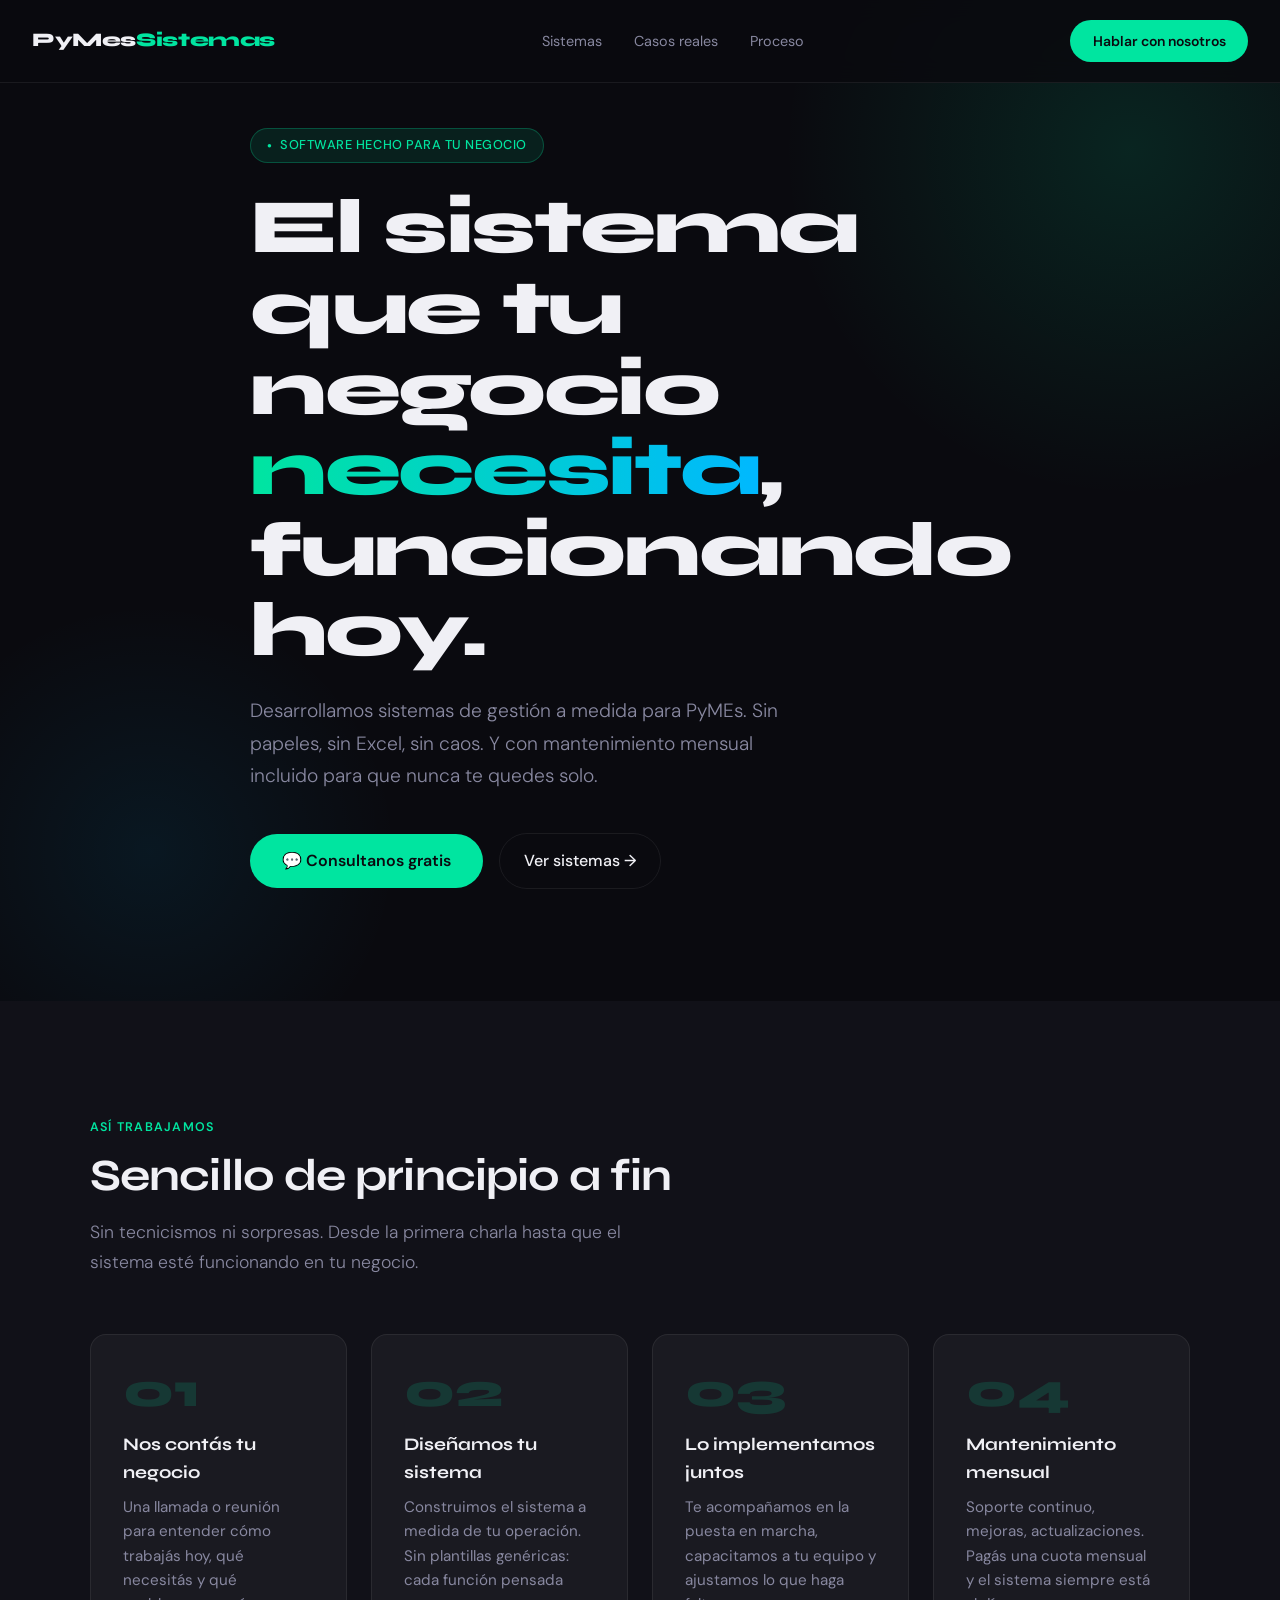
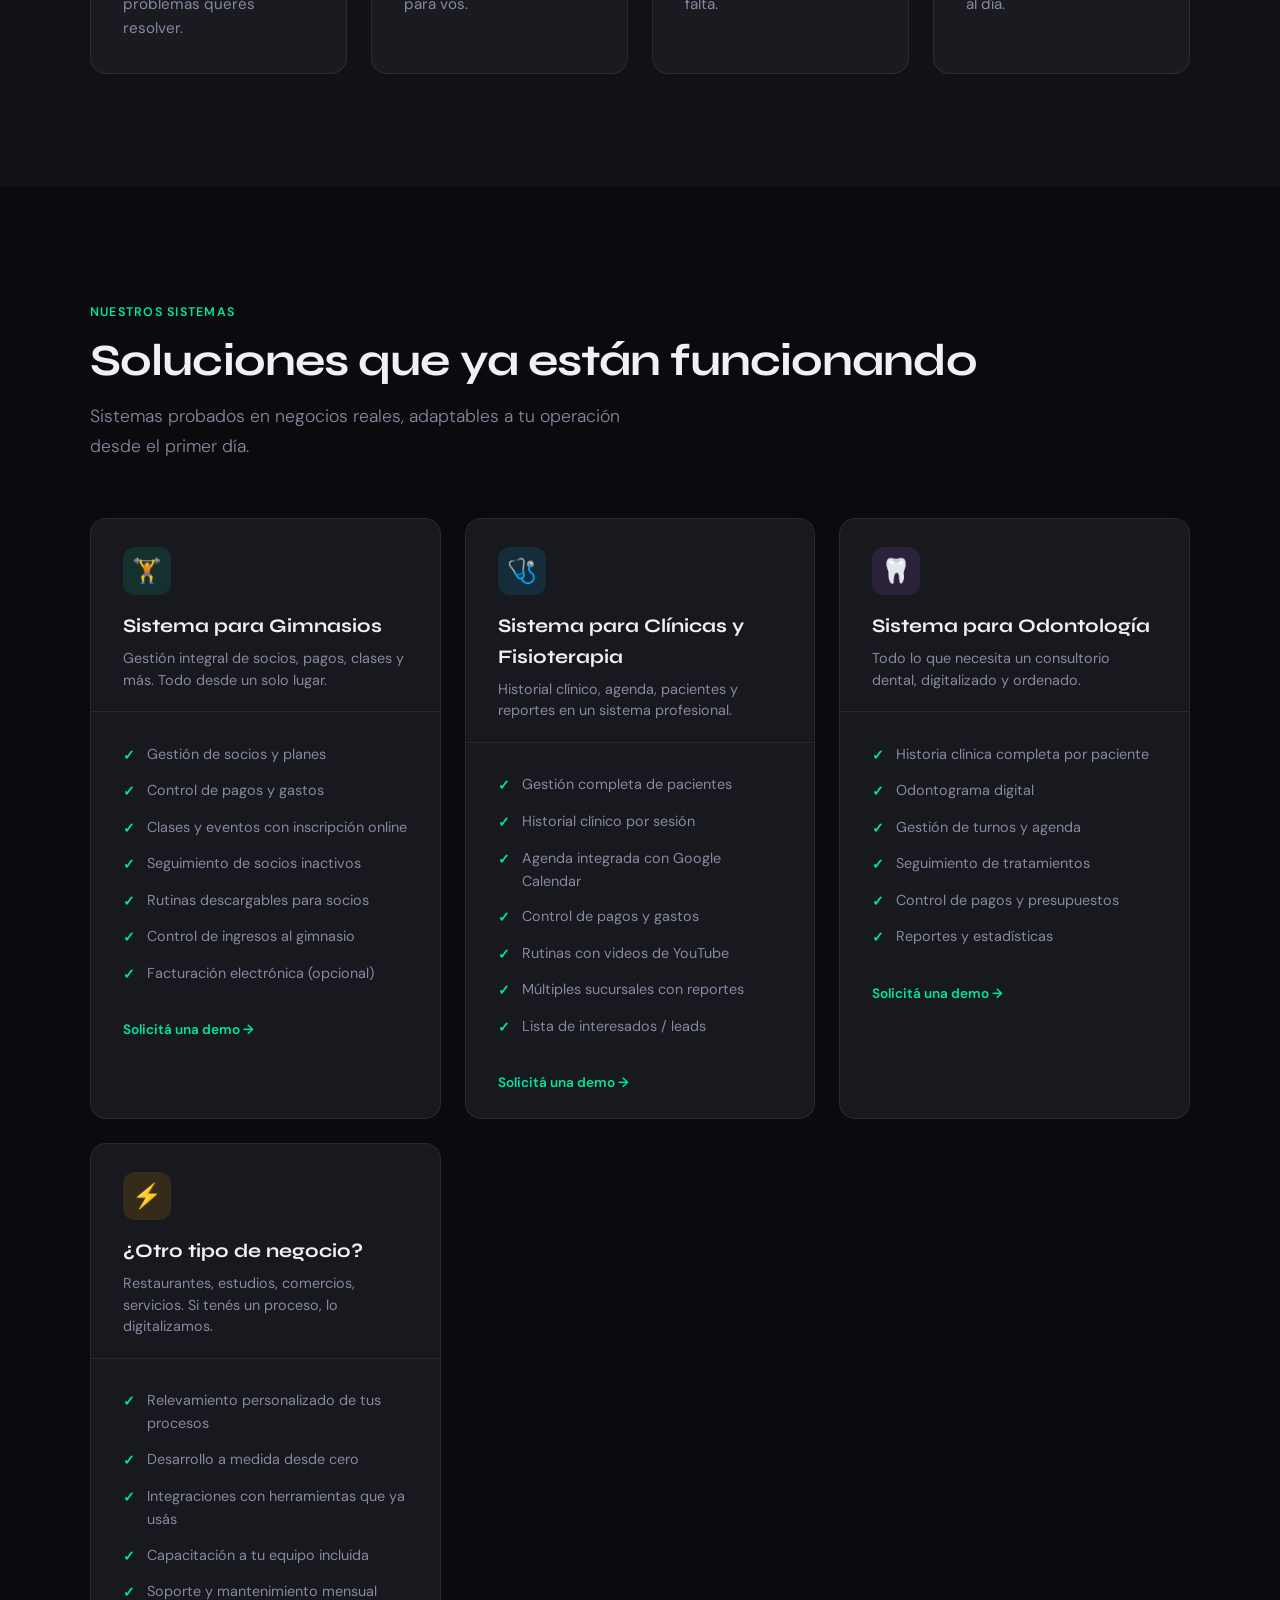
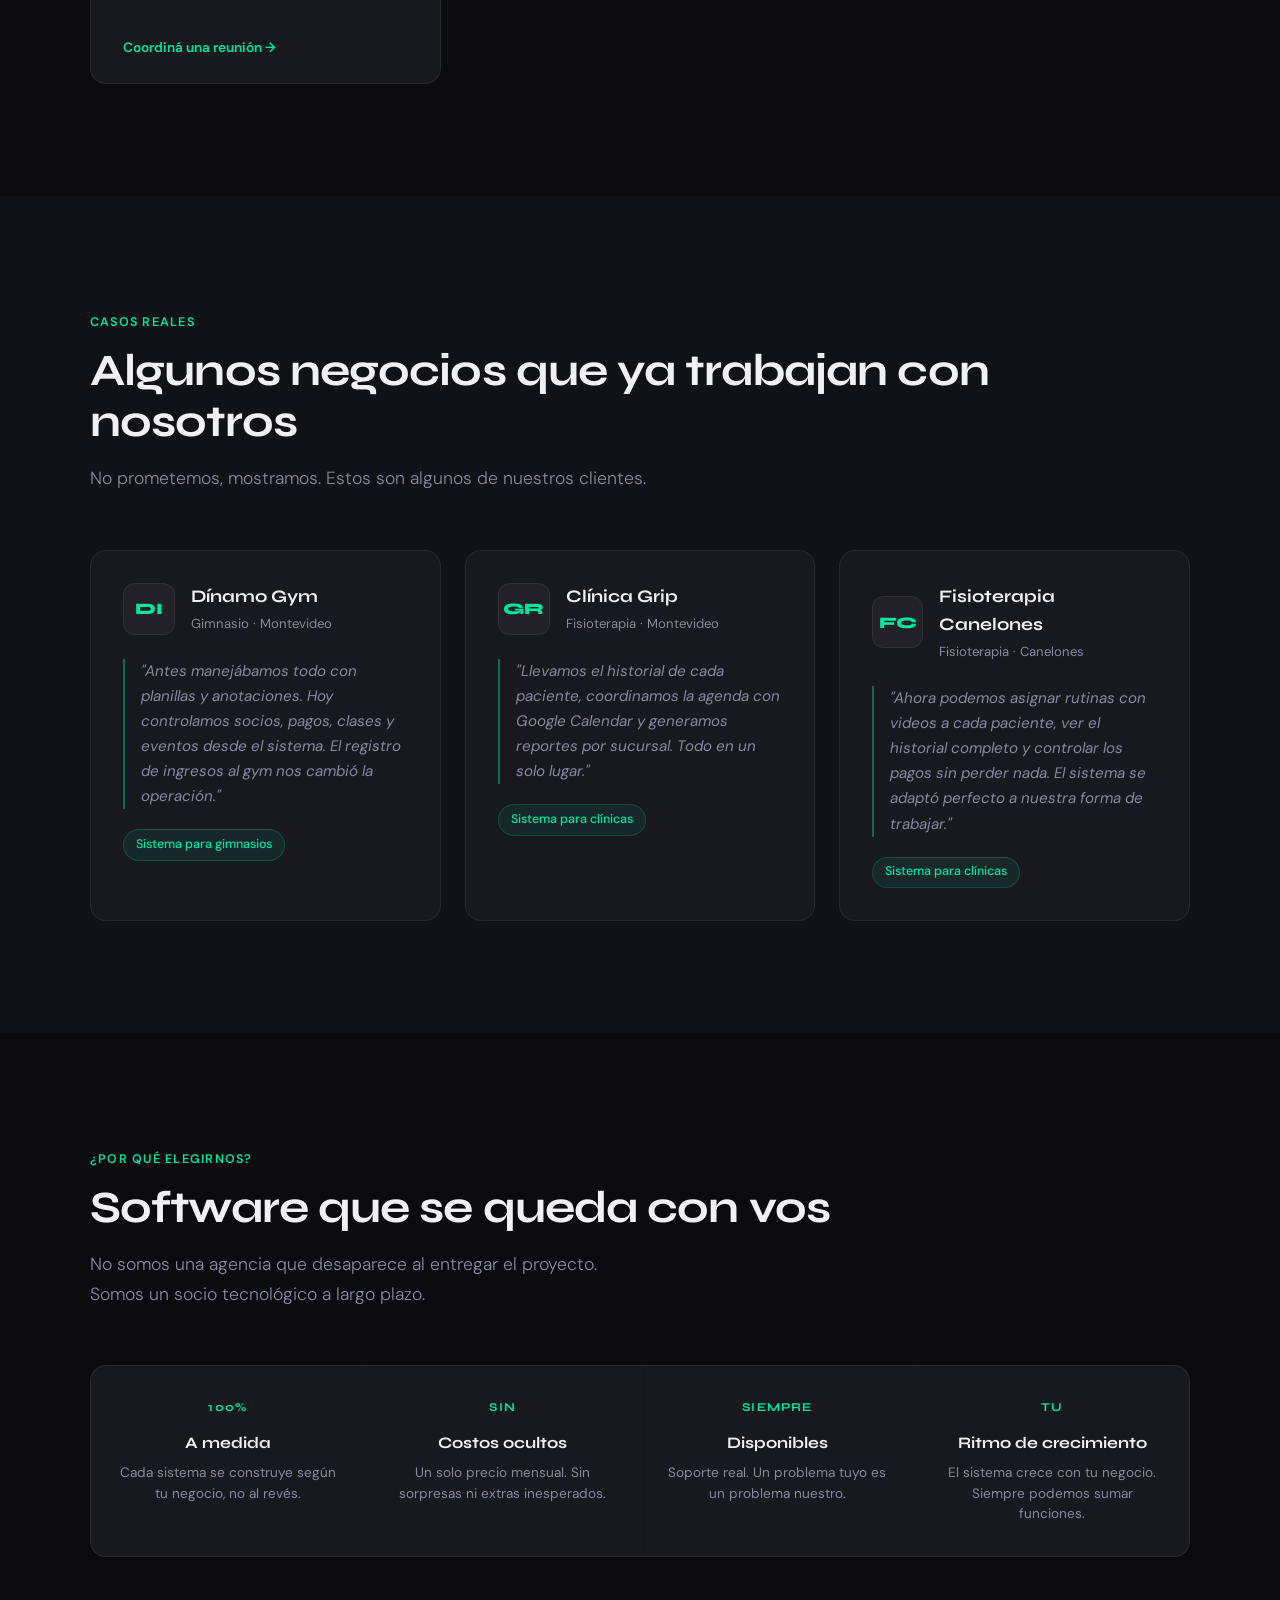
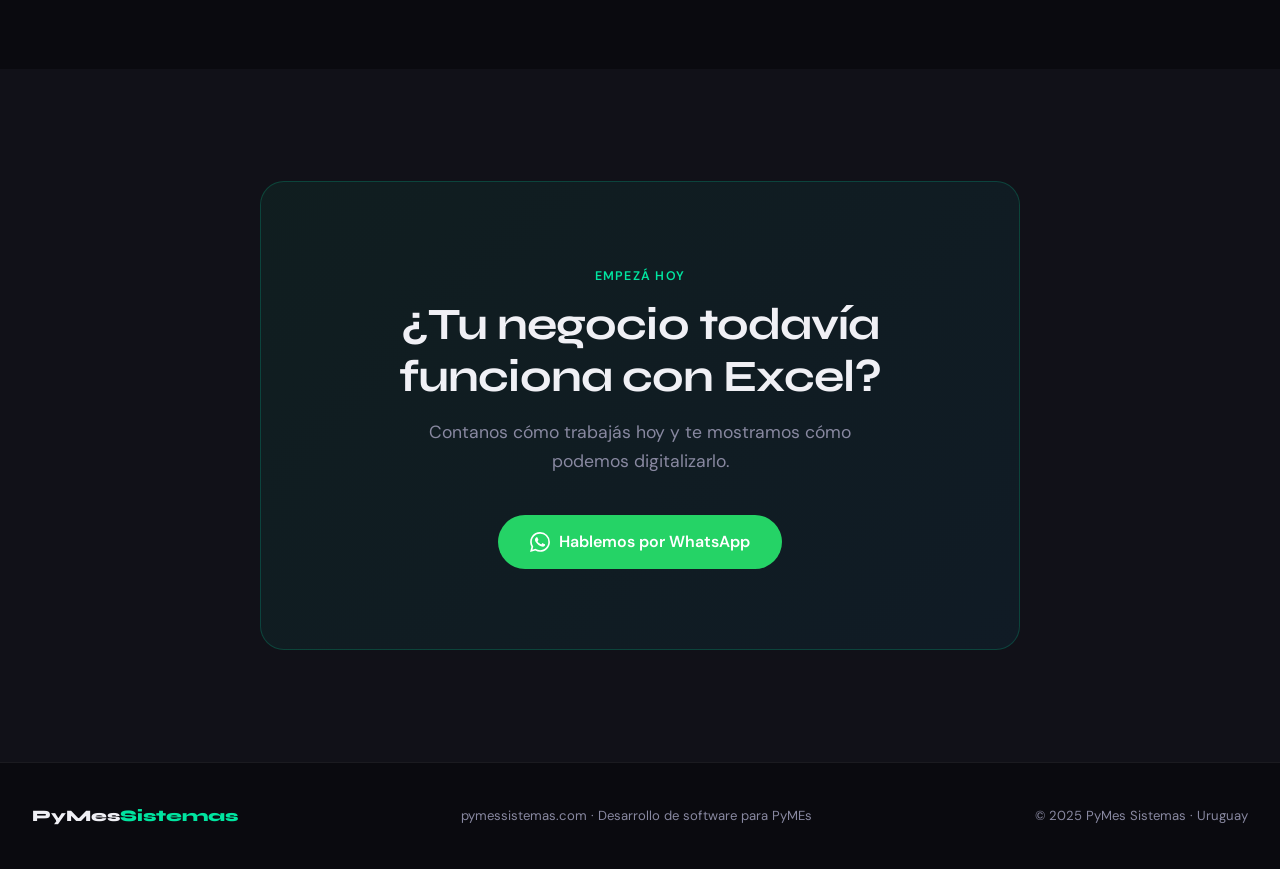
==== index.html @ 68abc882 "Rename index_final.html to index.html" ====
<!DOCTYPE html>
<!-- saved from url=(0045)file:///C:/Users/maxi_/Downloads/index_1.html -->
<html lang="es"><head><meta http-equiv="Content-Type" content="text/html; charset=UTF-8">

<meta name="viewport" content="width=device-width, initial-scale=1.0">
<title>PyMes Sistemas | Software a medida con mantenimiento incluido</title>
<meta name="description" content="Desarrollamos sistemas de gestión personalizados para tu negocio. Gimnasios, clínicas, consultorios y más. Con mantenimiento mensual incluido.">
<link rel="preconnect" href="https://fonts.googleapis.com/">
<link rel="preconnect" href="https://fonts.gstatic.com/" crossorigin="">
<link href="https://fonts.googleapis.com/css2?family=Syne:wght@400;600;700;800&family=DM+Sans:ital,opsz,wght@0,9..40,300;0,9..40,400;0,9..40,500;1,9..40,300&display=swap" rel="stylesheet">
<style>
  *, *::before, *::after { box-sizing: border-box; margin: 0; padding: 0; }

  :root {
    --bg: #0a0a0f;
    --bg2: #111118;
    --bg3: #18181f;
    --accent: #00e5a0;
    --accent2: #00b8ff;
    --text: #f0f0f5;
    --muted: #8888a0;
    --border: rgba(255,255,255,0.07);
    --card-bg: rgba(255,255,255,0.04);
    --radius: 16px;
    --font-head: 'Syne', sans-serif;
    --font-body: 'DM Sans', sans-serif;
  }

  html { scroll-behavior: smooth; }

  body {
    background: var(--bg);
    color: var(--text);
    font-family: var(--font-body);
    font-size: 16px;
    line-height: 1.6;
    overflow-x: hidden;
  }

  /* ── NAV ── */
  nav {
    position: fixed; top: 0; left: 0; right: 0; z-index: 100;
    display: flex; align-items: center; justify-content: space-between;
    padding: 1.25rem 2rem;
    background: rgba(10,10,15,0.85);
    backdrop-filter: blur(12px);
    border-bottom: 1px solid var(--border);
  }
  .nav-logo {
    font-family: var(--font-head);
    font-weight: 800;
    font-size: 1.2rem;
    letter-spacing: -0.02em;
    color: var(--text);
    text-decoration: none;
  }
  .nav-logo span { color: var(--accent); }
  .nav-links { display: flex; gap: 2rem; list-style: none; }
  .nav-links a {
    color: var(--muted);
    text-decoration: none;
    font-size: 0.9rem;
    font-weight: 400;
    transition: color 0.2s;
  }
  .nav-links a:hover { color: var(--text); }
  .nav-cta {
    background: var(--accent);
    color: #0a0a0f;
    font-family: var(--font-body);
    font-weight: 600;
    font-size: 0.875rem;
    padding: 0.6rem 1.4rem;
    border-radius: 100px;
    text-decoration: none;
    transition: opacity 0.2s, transform 0.2s;
  }
  .nav-cta:hover { opacity: 0.88; transform: translateY(-1px); }

  /* ── SECTIONS ── */
  section { padding: 7rem 2rem; }
  .container { max-width: 1100px; margin: 0 auto; }

  /* ── HERO ── */
  #hero {
    min-height: 100vh;
    display: flex; align-items: center;
    padding-top: 8rem;
    position: relative;
    overflow: hidden;
  }
  .hero-glow {
    position: absolute;
    width: 700px; height: 700px;
    border-radius: 50%;
    background: radial-gradient(circle, rgba(0,229,160,0.12) 0%, transparent 70%);
    top: -200px; right: -200px;
    pointer-events: none;
  }
  .hero-glow2 {
    position: absolute;
    width: 500px; height: 500px;
    border-radius: 50%;
    background: radial-gradient(circle, rgba(0,184,255,0.08) 0%, transparent 70%);
    bottom: -100px; left: -100px;
    pointer-events: none;
  }
  .hero-tag {
    display: inline-flex; align-items: center; gap: 0.5rem;
    background: rgba(0,229,160,0.1);
    border: 1px solid rgba(0,229,160,0.25);
    color: var(--accent);
    font-size: 0.8rem;
    font-weight: 500;
    padding: 0.4rem 1rem;
    border-radius: 100px;
    margin-bottom: 1.5rem;
    letter-spacing: 0.04em;
    text-transform: uppercase;
  }
  .hero-tag::before { content: '●'; font-size: 0.5rem; }
  h1 {
    font-family: var(--font-head);
    font-weight: 800;
    font-size: clamp(2.8rem, 6vw, 5rem);
    line-height: 1.05;
    letter-spacing: -0.03em;
    margin-bottom: 1.5rem;
    max-width: 780px;
  }
  h1 em {
    font-style: normal;
    background: linear-gradient(90deg, var(--accent), var(--accent2));
    -webkit-background-clip: text;
    -webkit-text-fill-color: transparent;
    background-clip: text;
  }
  .hero-sub {
    font-size: 1.2rem;
    color: var(--muted);
    max-width: 560px;
    margin-bottom: 2.5rem;
    font-weight: 300;
    line-height: 1.7;
  }
  .hero-actions { display: flex; gap: 1rem; flex-wrap: wrap; align-items: center; }
  .btn-primary {
    display: inline-flex; align-items: center; gap: 0.5rem;
    background: var(--accent);
    color: #0a0a0f;
    font-family: var(--font-body);
    font-weight: 600;
    font-size: 1rem;
    padding: 0.9rem 2rem;
    border-radius: 100px;
    text-decoration: none;
    transition: opacity 0.2s, transform 0.2s;
  }
  .btn-primary:hover { opacity: 0.88; transform: translateY(-2px); }
  .btn-secondary {
    display: inline-flex; align-items: center; gap: 0.5rem;
    color: var(--text);
    font-weight: 500;
    font-size: 1rem;
    text-decoration: none;
    padding: 0.9rem 1.5rem;
    border-radius: 100px;
    border: 1px solid var(--border);
    transition: border-color 0.2s, background 0.2s;
  }
  .btn-secondary:hover { border-color: rgba(255,255,255,0.2); background: var(--card-bg); }
  .hero-stats {
    display: flex; gap: 3rem;
    margin-top: 4rem;
    padding-top: 2.5rem;
    border-top: 1px solid var(--border);
    flex-wrap: wrap;
  }
  .hero-stat-num {
    font-family: var(--font-head);
    font-size: 2rem;
    font-weight: 700;
    color: var(--accent);
  }
  .hero-stat-label { font-size: 0.85rem; color: var(--muted); margin-top: 0.2rem; }

  /* ── SECTION TITLES ── */
  .section-tag {
    display: inline-block;
    color: var(--accent);
    font-size: 0.78rem;
    font-weight: 600;
    letter-spacing: 0.1em;
    text-transform: uppercase;
    margin-bottom: 0.75rem;
  }
  h2 {
    font-family: var(--font-head);
    font-weight: 700;
    font-size: clamp(1.8rem, 3.5vw, 2.8rem);
    letter-spacing: -0.02em;
    line-height: 1.15;
    margin-bottom: 1rem;
  }
  .section-sub {
    color: var(--muted);
    font-size: 1.1rem;
    max-width: 560px;
    line-height: 1.7;
    font-weight: 300;
  }

  /* ── HOW IT WORKS ── */
  #como-funciona { background: var(--bg2); }
  .steps {
    display: grid;
    grid-template-columns: repeat(auto-fit, minmax(240px, 1fr));
    gap: 1.5rem;
    margin-top: 3.5rem;
  }
  .step {
    background: var(--card-bg);
    border: 1px solid var(--border);
    border-radius: var(--radius);
    padding: 2rem;
    position: relative;
    transition: border-color 0.3s;
  }
  .step:hover { border-color: rgba(0,229,160,0.3); }
  .step-num {
    font-family: var(--font-head);
    font-size: 3rem;
    font-weight: 800;
    color: rgba(0,229,160,0.15);
    line-height: 1;
    margin-bottom: 1rem;
  }
  .step h3 {
    font-family: var(--font-head);
    font-size: 1.1rem;
    font-weight: 700;
    margin-bottom: 0.5rem;
  }
  .step p { color: var(--muted); font-size: 0.95rem; line-height: 1.6; }

  /* ── SISTEMAS ── */
  #sistemas { background: var(--bg); }
  .sistemas-grid {
    display: grid;
    grid-template-columns: repeat(auto-fit, minmax(320px, 1fr));
    gap: 1.5rem;
    margin-top: 3.5rem;
  }
  .sistema-card {
    background: var(--bg3);
    border: 1px solid var(--border);
    border-radius: var(--radius);
    overflow: hidden;
    transition: transform 0.3s, border-color 0.3s;
  }
  .sistema-card:hover { transform: translateY(-4px); border-color: rgba(0,229,160,0.2); }
  .sistema-card-header {
    padding: 1.75rem 2rem 1.25rem;
    border-bottom: 1px solid var(--border);
  }
  .sistema-icon {
    width: 48px; height: 48px;
    border-radius: 12px;
    display: flex; align-items: center; justify-content: center;
    font-size: 1.5rem;
    margin-bottom: 1rem;
  }
  .icon-gym { background: rgba(0,229,160,0.12); }
  .icon-salud { background: rgba(0,184,255,0.12); }
  .icon-odonto { background: rgba(180,100,255,0.12); }
  .icon-custom { background: rgba(255,180,0,0.12); }
  .sistema-card h3 {
    font-family: var(--font-head);
    font-size: 1.2rem;
    font-weight: 700;
    margin-bottom: 0.4rem;
  }
  .sistema-card .desc { color: var(--muted); font-size: 0.9rem; line-height: 1.5; }
  .sistema-card-features { padding: 1.5rem 2rem; }
  .feature-list { list-style: none; }
  .feature-list li {
    display: flex; align-items: flex-start; gap: 0.75rem;
    font-size: 0.9rem;
    color: var(--muted);
    padding: 0.4rem 0;
  }
  .feature-list li::before {
    content: '✓';
    color: var(--accent);
    font-weight: 700;
    font-size: 0.85rem;
    margin-top: 2px;
    flex-shrink: 0;
  }
  .sistema-demo-link {
    display: inline-flex; align-items: center; gap: 0.4rem;
    color: var(--accent);
    font-size: 0.85rem;
    font-weight: 600;
    text-decoration: none;
    margin: 0 2rem 1.5rem;
    transition: gap 0.2s;
  }
  .sistema-demo-link:hover { gap: 0.7rem; }

  /* ── CASOS DE EXITO ── */
  #casos { background: var(--bg2); }
  .casos-grid {
    display: grid;
    grid-template-columns: repeat(auto-fit, minmax(300px, 1fr));
    gap: 1.5rem;
    margin-top: 3.5rem;
  }
  .caso-card {
    background: var(--bg3);
    border: 1px solid var(--border);
    border-radius: var(--radius);
    padding: 2rem;
  }
  .caso-header { display: flex; align-items: center; gap: 1rem; margin-bottom: 1.5rem; }
  .caso-logo {
    width: 52px; height: 52px;
    border-radius: 12px;
    background: var(--card-bg);
    border: 1px solid var(--border);
    display: flex; align-items: center; justify-content: center;
    font-family: var(--font-head);
    font-weight: 800;
    font-size: 1rem;
    color: var(--accent);
  }
  .caso-name { font-family: var(--font-head); font-weight: 700; font-size: 1.1rem; }
  .caso-type { color: var(--muted); font-size: 0.82rem; margin-top: 2px; }
  .caso-quote {
    color: var(--muted);
    font-size: 0.95rem;
    line-height: 1.65;
    font-style: italic;
    padding-left: 1rem;
    border-left: 2px solid rgba(0,229,160,0.4);
    margin-bottom: 1.25rem;
  }
  .caso-tag {
    display: inline-block;
    background: rgba(0,229,160,0.08);
    border: 1px solid rgba(0,229,160,0.2);
    color: var(--accent);
    font-size: 0.78rem;
    padding: 0.3rem 0.75rem;
    border-radius: 100px;
    font-weight: 500;
  }

  /* ── PROCESO ── */
  #proceso { background: var(--bg); }
  .proceso-grid {
    display: grid;
    grid-template-columns: repeat(auto-fit, minmax(200px, 1fr));
    gap: 1px;
    border: 1px solid var(--border);
    border-radius: var(--radius);
    overflow: hidden;
    margin-top: 3.5rem;
    background: var(--border);
  }
  .proceso-item {
    background: var(--bg3);
    padding: 2rem 1.5rem;
    text-align: center;
  }
  .proceso-num {
    font-family: var(--font-head);
    font-size: 0.75rem;
    color: var(--accent);
    font-weight: 700;
    letter-spacing: 0.1em;
    margin-bottom: 0.75rem;
  }
  .proceso-item h3 { font-family: var(--font-head); font-size: 1rem; font-weight: 700; margin-bottom: 0.5rem; }
  .proceso-item p { color: var(--muted); font-size: 0.85rem; line-height: 1.5; }

  /* ── CTA FINAL ── */
  #contacto {
    background: var(--bg2);
    text-align: center;
  }
  .cta-box {
    background: linear-gradient(135deg, rgba(0,229,160,0.06) 0%, rgba(0,184,255,0.06) 100%);
    border: 1px solid rgba(0,229,160,0.2);
    border-radius: 24px;
    padding: 5rem 3rem;
    max-width: 760px;
    margin: 0 auto;
  }
  .cta-box h2 { margin-bottom: 1rem; }
  .cta-box p { color: var(--muted); font-size: 1.1rem; margin-bottom: 2.5rem; max-width: 500px; margin-left: auto; margin-right: auto; }
  .cta-actions { display: flex; gap: 1rem; justify-content: center; flex-wrap: wrap; }
  .btn-whatsapp {
    display: inline-flex; align-items: center; gap: 0.6rem;
    background: #25D366;
    color: white;
    font-family: var(--font-body);
    font-weight: 600;
    font-size: 1rem;
    padding: 0.9rem 2rem;
    border-radius: 100px;
    text-decoration: none;
    transition: opacity 0.2s, transform 0.2s;
  }
  .btn-whatsapp:hover { opacity: 0.88; transform: translateY(-2px); }
  .btn-email {
    display: inline-flex; align-items: center; gap: 0.6rem;
    color: var(--text);
    font-weight: 500;
    font-size: 1rem;
    padding: 0.9rem 1.75rem;
    border-radius: 100px;
    border: 1px solid var(--border);
    text-decoration: none;
    transition: border-color 0.2s, background 0.2s;
  }
  .btn-email:hover { border-color: rgba(255,255,255,0.2); background: var(--card-bg); }

  /* ── FOOTER ── */
  footer {
    background: var(--bg);
    border-top: 1px solid var(--border);
    padding: 2.5rem 2rem;
    display: flex;
    align-items: center;
    justify-content: space-between;
    flex-wrap: wrap;
    gap: 1rem;
  }
  footer .logo {
    font-family: var(--font-head);
    font-weight: 800;
    font-size: 1rem;
    color: var(--text);
  }
  footer .logo span { color: var(--accent); }
  footer p { color: var(--muted); font-size: 0.82rem; }

  /* ── ANIMATIONS ── */
  @keyframes fadeUp {
    from { opacity: 0; transform: translateY(24px); }
    to { opacity: 1; transform: translateY(0); }
  }
  .fade-up { opacity: 0; animation: fadeUp 0.7s ease forwards; }
  .delay-1 { animation-delay: 0.1s; }
  .delay-2 { animation-delay: 0.22s; }
  .delay-3 { animation-delay: 0.34s; }
  .delay-4 { animation-delay: 0.46s; }
  .delay-5 { animation-delay: 0.58s; }

  /* ── HAMBURGER ── */
  .hamburger { display: none; background: none; border: none; cursor: pointer; padding: 4px; }
  .hamburger span {
    display: block; width: 22px; height: 2px;
    background: var(--text); border-radius: 2px;
    margin: 5px 0; transition: all 0.3s;
  }

  @media (max-width: 768px) {
    nav { padding: 1rem 1.25rem; }
    .nav-links { display: none; }
    .hamburger { display: block; }
    section { padding: 5rem 1.25rem; }
    .hero-stats { gap: 1.5rem; }
    .cta-box { padding: 3rem 1.5rem; }
    footer { flex-direction: column; text-align: center; }
  }

  /* DROPDOWN */
  .nav-dropdown { position: relative; }
  .nav-dropdown > a { display: flex; align-items: center; gap: 0.3rem; cursor: pointer; }
  .nav-dropdown > a::after { content: '▾'; font-size: 0.7rem; }
  .dropdown-menu { display: none; position: absolute; top: calc(100% + 1rem); left: 0; background: var(--bg3); border: 1px solid var(--border); border-radius: 12px; min-width: 260px; overflow: hidden; box-shadow: 0 20px 40px rgba(0,0,0,0.4); }
  .nav-dropdown:hover .dropdown-menu { display: block; }
  .dropdown-menu a { display: block; padding: 0.75rem 1.25rem; color: var(--muted); font-size: 0.875rem; text-decoration: none; transition: background 0.15s, color 0.15s; border-bottom: 1px solid var(--border); }
  .dropdown-menu a:last-child { border-bottom: none; }
  .dropdown-menu a:hover { background: var(--card-bg); color: var(--text); }
  .dropdown-tag { font-size: 0.7rem; color: var(--accent); font-weight: 600; text-transform: uppercase; letter-spacing: 0.05em; margin-left: 0.5rem; }
</style>
</head>
<body>

<!-- NAV -->
<nav>
  <a href="file:///C:/Users/maxi_/Downloads/index_1.html#" class="nav-logo">PyMes<span>Sistemas</span></a>
  <ul class="nav-links">
    <li><a href="file:///C:/Users/maxi_/Downloads/index_1.html#sistemas">Sistemas</a></li>
    <li><a href="file:///C:/Users/maxi_/Downloads/index_1.html#casos">Casos reales</a></li>
    <li><a href="file:///C:/Users/maxi_/Downloads/index_1.html#proceso">Proceso</a></li>
  </ul>
  <a href="https://wa.me/59897323916?text=Hola,%20quiero%20saber%20m%C3%A1s%20sobre%20sus%20sistemas" class="nav-cta" target="_blank">Hablar con nosotros</a>
  <button class="hamburger" aria-label="Menú">
    <span></span><span></span><span></span>
  </button>
</nav>

<!-- HERO -->
<section id="hero">
  <div class="hero-glow"></div>
  <div class="hero-glow2"></div>
  <div class="container">
    <div class="hero-tag fade-up">Software hecho para tu negocio</div>
    <h1 class="fade-up delay-1">El sistema que tu negocio <em>necesita</em>, funcionando hoy.</h1>
    <p class="hero-sub fade-up delay-2">
      Desarrollamos sistemas de gestión a medida para PyMEs. Sin papeles, sin Excel, sin caos. Y con mantenimiento mensual incluido para que nunca te quedes solo.
    </p>
    <div class="hero-actions fade-up delay-3">
      <a href="https://wa.me/59897323916?text=Hola,%20quiero%20saber%20m%C3%A1s%20sobre%20sus%20sistemas" class="btn-primary" target="_blank">
        💬 Consultanos gratis
      </a>
      <a href="file:///C:/Users/maxi_/Downloads/index_1.html#sistemas" class="btn-secondary">Ver sistemas →</a>
    </div>
  </div>
</section>

<!-- CÓMO FUNCIONA -->
<section id="como-funciona">
  <div class="container">
    <div class="section-tag">Así trabajamos</div>
    <h2>Sencillo de principio a fin</h2>
    <p class="section-sub">Sin tecnicismos ni sorpresas. Desde la primera charla hasta que el sistema esté funcionando en tu negocio.</p>
    <div class="steps">
      <div class="step" style="opacity: 1; transform: translateY(0px); transition: opacity 0.6s, transform 0.6s;">
        <div class="step-num">01</div>
        <h3>Nos contás tu negocio</h3>
        <p>Una llamada o reunión para entender cómo trabajás hoy, qué necesitás y qué problemas querés resolver.</p>
      </div>
      <div class="step" style="opacity: 1; transform: translateY(0px); transition: opacity 0.6s, transform 0.6s;">
        <div class="step-num">02</div>
        <h3>Diseñamos tu sistema</h3>
        <p>Construimos el sistema a medida de tu operación. Sin plantillas genéricas: cada función pensada para vos.</p>
      </div>
      <div class="step" style="opacity: 1; transform: translateY(0px); transition: opacity 0.6s, transform 0.6s;">
        <div class="step-num">03</div>
        <h3>Lo implementamos juntos</h3>
        <p>Te acompañamos en la puesta en marcha, capacitamos a tu equipo y ajustamos lo que haga falta.</p>
      </div>
      <div class="step" style="opacity: 1; transform: translateY(0px); transition: opacity 0.6s, transform 0.6s;">
        <div class="step-num">04</div>
        <h3>Mantenimiento mensual</h3>
        <p>Soporte continuo, mejoras, actualizaciones. Pagás una cuota mensual y el sistema siempre está al día.</p>
      </div>
    </div>
  </div>
</section>

<!-- SISTEMAS -->
<section id="sistemas">
  <div class="container">
    <div class="section-tag">Nuestros sistemas</div>
    <h2>Soluciones que ya están funcionando</h2>
    <p class="section-sub">Sistemas probados en negocios reales, adaptables a tu operación desde el primer día.</p>
    <div class="sistemas-grid">

      <!-- GYM -->
      <div class="sistema-card" style="opacity: 0; transform: translateY(20px); transition: opacity 0.6s, transform 0.6s;">
        <div class="sistema-card-header">
          <div class="sistema-icon icon-gym">🏋️</div>
          <h3>Sistema para Gimnasios</h3>
          <p class="desc">Gestión integral de socios, pagos, clases y más. Todo desde un solo lugar.</p>
        </div>
        <div class="sistema-card-features">
          <ul class="feature-list">
            <li>Gestión de socios y planes</li>
            <li>Control de pagos y gastos</li>
            <li>Clases y eventos con inscripción online</li>
            <li>Seguimiento de socios inactivos</li>
            <li>Rutinas descargables para socios</li>
            <li>Control de ingresos al gimnasio</li>
            <li>Facturación electrónica (opcional)</li>
          </ul>
        </div>
        <a href="https://wa.me/59897323916?text=Quiero%20una%20demo%20del%20sistema%20para%20gimnasios" class="sistema-demo-link" target="_blank">Solicitá una demo →</a>
      </div>

      <!-- FISIOTERAPIA / CLÍNICAS -->
      <div class="sistema-card" style="opacity: 0; transform: translateY(20px); transition: opacity 0.6s, transform 0.6s;">
        <div class="sistema-card-header">
          <div class="sistema-icon icon-salud">🩺</div>
          <h3>Sistema para Clínicas y Fisioterapia</h3>
          <p class="desc">Historial clínico, agenda, pacientes y reportes en un sistema profesional.</p>
        </div>
        <div class="sistema-card-features">
          <ul class="feature-list">
            <li>Gestión completa de pacientes</li>
            <li>Historial clínico por sesión</li>
            <li>Agenda integrada con Google Calendar</li>
            <li>Control de pagos y gastos</li>
            <li>Rutinas con videos de YouTube</li>
            <li>Múltiples sucursales con reportes</li>
            <li>Lista de interesados / leads</li>
          </ul>
        </div>
        <a href="https://wa.me/59897323916?text=Quiero%20una%20demo%20del%20sistema%20para%20cl%C3%ADnicas" class="sistema-demo-link" target="_blank">Solicitá una demo →</a>
      </div>

      <!-- ODONTOLOGÍA -->
      <div class="sistema-card" style="opacity: 0; transform: translateY(20px); transition: opacity 0.6s, transform 0.6s;">
        <div class="sistema-card-header">
          <div class="sistema-icon icon-odonto">🦷</div>
          <h3>Sistema para Odontología</h3>
          <p class="desc">Todo lo que necesita un consultorio dental, digitalizado y ordenado.</p>
        </div>
        <div class="sistema-card-features">
          <ul class="feature-list">
            <li>Historia clínica completa por paciente</li>
            <li>Odontograma digital</li>
            <li>Gestión de turnos y agenda</li>
            <li>Seguimiento de tratamientos</li>
            <li>Control de pagos y presupuestos</li>
            <li>Reportes y estadísticas</li>
          </ul>
        </div>
        <a href="https://wa.me/59897323916?text=Quiero%20una%20demo%20del%20sistema%20para%20cl%C3%ADnicas" class="sistema-demo-link" target="_blank">Solicitá una demo →</a>
      </div>

      <!-- A MEDIDA -->
      <div class="sistema-card" style="opacity: 0; transform: translateY(20px); transition: opacity 0.6s, transform 0.6s;">
        <div class="sistema-card-header">
          <div class="sistema-icon icon-custom">⚡</div>
          <h3>¿Otro tipo de negocio?</h3>
          <p class="desc">Restaurantes, estudios, comercios, servicios. Si tenés un proceso, lo digitalizamos.</p>
        </div>
        <div class="sistema-card-features">
          <ul class="feature-list">
            <li>Relevamiento personalizado de tus procesos</li>
            <li>Desarrollo a medida desde cero</li>
            <li>Integraciones con herramientas que ya usás</li>
            <li>Capacitación a tu equipo incluida</li>
            <li>Soporte y mantenimiento mensual</li>
          </ul>
        </div>
        <a href="https://wa.me/59897323916?text=Quiero%20coordinar%20una%20reuni%C3%B3n" class="sistema-demo-link" target="_blank">Coordiná una reunión →</a>
      </div>

    </div>
  </div>
</section>

<!-- CASOS DE ÉXITO -->
<section id="casos">
  <div class="container">
    <div class="section-tag">Casos reales</div>
    <h2>Algunos negocios que ya trabajan con nosotros</h2>
    <p class="section-sub">No prometemos, mostramos. Estos son algunos de nuestros clientes.</p>
    <div class="casos-grid">

      <div class="caso-card" style="opacity: 0; transform: translateY(20px); transition: opacity 0.6s, transform 0.6s;">
        <div class="caso-header">
          <div class="caso-logo">DI</div>
          <div>
            <div class="caso-name">Dínamo Gym</div>
            <div class="caso-type">Gimnasio · Montevideo</div>
          </div>
        </div>
        <p class="caso-quote">
          "Antes manejábamos todo con planillas y anotaciones. Hoy controlamos socios, pagos, clases y eventos desde el sistema. El registro de ingresos al gym nos cambió la operación."
        </p>
        <span class="caso-tag">Sistema para gimnasios</span>
      </div>

      <div class="caso-card" style="opacity: 0; transform: translateY(20px); transition: opacity 0.6s, transform 0.6s;">
        <div class="caso-header">
          <div class="caso-logo">GR</div>
          <div>
            <div class="caso-name">Clínica Grip</div>
            <div class="caso-type">Fisioterapia · Montevideo</div>
          </div>
        </div>
        <p class="caso-quote">
          "Llevamos el historial de cada paciente, coordinamos la agenda con Google Calendar y generamos reportes por sucursal. Todo en un solo lugar."
        </p>
        <span class="caso-tag">Sistema para clínicas</span>
      </div>

      <div class="caso-card" style="opacity: 0; transform: translateY(20px); transition: opacity 0.6s, transform 0.6s;">
        <div class="caso-header">
          <div class="caso-logo">FC</div>
          <div>
            <div class="caso-name">Fisioterapia Canelones</div>
            <div class="caso-type">Fisioterapia · Canelones</div>
          </div>
        </div>
        <p class="caso-quote">
          "Ahora podemos asignar rutinas con videos a cada paciente, ver el historial completo y controlar los pagos sin perder nada. El sistema se adaptó perfecto a nuestra forma de trabajar."
        </p>
        <span class="caso-tag">Sistema para clínicas</span>
      </div>

    </div>
  </div>
</section>

<!-- PROCESO -->
<section id="proceso">
  <div class="container">
    <div class="section-tag">¿Por qué elegirnos?</div>
    <h2>Software que se queda con vos</h2>
    <p class="section-sub">No somos una agencia que desaparece al entregar el proyecto. Somos un socio tecnológico a largo plazo.</p>
    <div class="proceso-grid">
      <div class="proceso-item" style="opacity: 0; transform: translateY(20px); transition: opacity 0.6s, transform 0.6s;">
        <div class="proceso-num">100%</div>
        <h3>A medida</h3>
        <p>Cada sistema se construye según tu negocio, no al revés.</p>
      </div>
      <div class="proceso-item" style="opacity: 0; transform: translateY(20px); transition: opacity 0.6s, transform 0.6s;">
        <div class="proceso-num">SIN</div>
        <h3>Costos ocultos</h3>
        <p>Un solo precio mensual. Sin sorpresas ni extras inesperados.</p>
      </div>
      <div class="proceso-item" style="opacity: 0; transform: translateY(20px); transition: opacity 0.6s, transform 0.6s;">
        <div class="proceso-num">SIEMPRE</div>
        <h3>Disponibles</h3>
        <p>Soporte real. Un problema tuyo es un problema nuestro.</p>
      </div>
      <div class="proceso-item" style="opacity: 0; transform: translateY(20px); transition: opacity 0.6s, transform 0.6s;">
        <div class="proceso-num">TU</div>
        <h3>Ritmo de crecimiento</h3>
        <p>El sistema crece con tu negocio. Siempre podemos sumar funciones.</p>
      </div>
    </div>
  </div>
</section>

<!-- CONTACTO / CTA -->
<section id="contacto">
  <div class="container">
    <div class="cta-box">
      <div class="section-tag">Empezá hoy</div>
      <h2>¿Tu negocio todavía funciona con Excel?</h2>
      <p>Contanos cómo trabajás hoy y te mostramos cómo podemos digitalizarlo.</p>
      <div class="cta-actions">
        <a href="https://wa.me/59897323916?text=Hola,%20quiero%20saber%20m%C3%A1s%20sobre%20sus%20sistemas" class="btn-whatsapp" target="_blank">
          <svg width="20" height="20" viewBox="0 0 24 24" fill="currentColor"><path d="M17.472 14.382c-.297-.149-1.758-.867-2.03-.967-.273-.099-.471-.148-.67.15-.197.297-.767.966-.94 1.164-.173.199-.347.223-.644.075-.297-.15-1.255-.463-2.39-1.475-.883-.788-1.48-1.761-1.653-2.059-.173-.297-.018-.458.13-.606.134-.133.298-.347.446-.52.149-.174.198-.298.298-.497.099-.198.05-.371-.025-.52-.075-.149-.669-1.612-.916-2.207-.242-.579-.487-.5-.669-.51-.173-.008-.371-.01-.57-.01-.198 0-.52.074-.792.372-.272.297-1.04 1.016-1.04 2.479 0 1.462 1.065 2.875 1.213 3.074.149.198 2.096 3.2 5.077 4.487.709.306 1.262.489 1.694.625.712.227 1.36.195 1.871.118.571-.085 1.758-.719 2.006-1.413.248-.694.248-1.289.173-1.413-.074-.124-.272-.198-.57-.347m-5.421 7.403h-.004a9.87 9.87 0 01-5.031-1.378l-.361-.214-3.741.982.998-3.648-.235-.374a9.86 9.86 0 01-1.51-5.26c.001-5.45 4.436-9.884 9.888-9.884 2.64 0 5.122 1.03 6.988 2.898a9.825 9.825 0 012.893 6.994c-.003 5.45-4.437 9.884-9.885 9.884m8.413-18.297A11.815 11.815 0 0012.05 0C5.495 0 .16 5.335.157 11.892c0 2.096.547 4.142 1.588 5.945L.057 24l6.305-1.654a11.882 11.882 0 005.683 1.448h.005c6.554 0 11.89-5.335 11.893-11.893a11.821 11.821 0 00-3.48-8.413z"></path></svg>
          Hablemos por WhatsApp
        </a>
      </div>
    </div>
  </div>
</section>

<!-- FOOTER -->
<footer>
  <div class="logo">PyMes<span>Sistemas</span></div>
  <p>pymessistemas.com · Desarrollo de software para PyMEs</p>
  <p style="color: var(--muted); font-size: 0.82rem;">© 2025 PyMes Sistemas · Uruguay</p>
</footer>

<script>
  const hamburger = document.querySelector('.hamburger');
  const navLinks = document.querySelector('.nav-links');
  hamburger.addEventListener('click', () => {
    const open = navLinks.style.display === 'flex';
    navLinks.style.display = open ? 'none' : 'flex';
    navLinks.style.flexDirection = 'column';
    navLinks.style.position = 'absolute';
    navLinks.style.top = '70px';
    navLinks.style.left = '0'; navLinks.style.right = '0';
    navLinks.style.background = 'rgba(10,10,15,0.97)';
    navLinks.style.padding = '1.5rem 2rem';
    navLinks.style.borderBottom = '1px solid rgba(255,255,255,0.07)';
  });

  const observer = new IntersectionObserver((entries) => {
    entries.forEach(entry => {
      if (entry.isIntersecting) {
        entry.target.style.opacity = '1';
        entry.target.style.transform = 'translateY(0)';
      }
    });
  }, { threshold: 0.1 });

  document.querySelectorAll('.step, .sistema-card, .caso-card, .proceso-item').forEach(el => {
    el.style.opacity = '0';
    el.style.transform = 'translateY(20px)';
    el.style.transition = 'opacity 0.6s ease, transform 0.6s ease';
    observer.observe(el);
  });
</script>


</body></html>
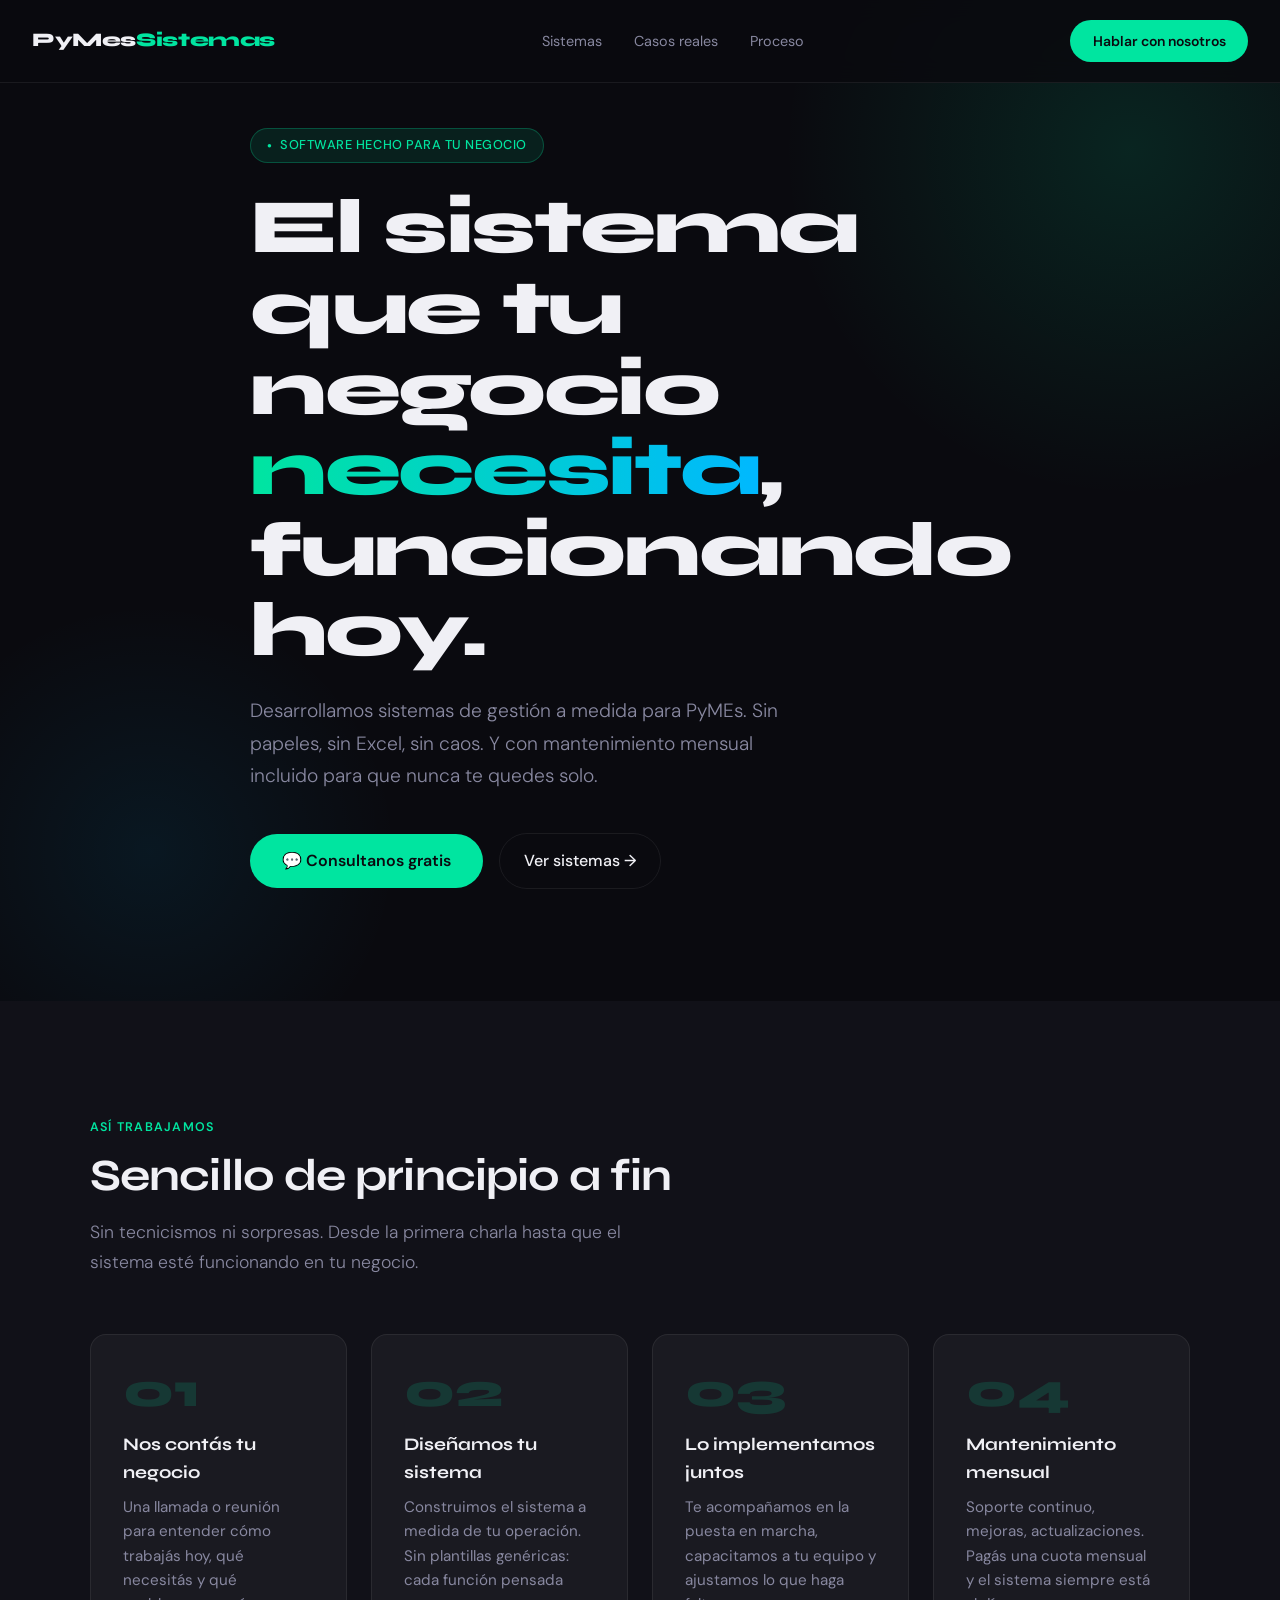
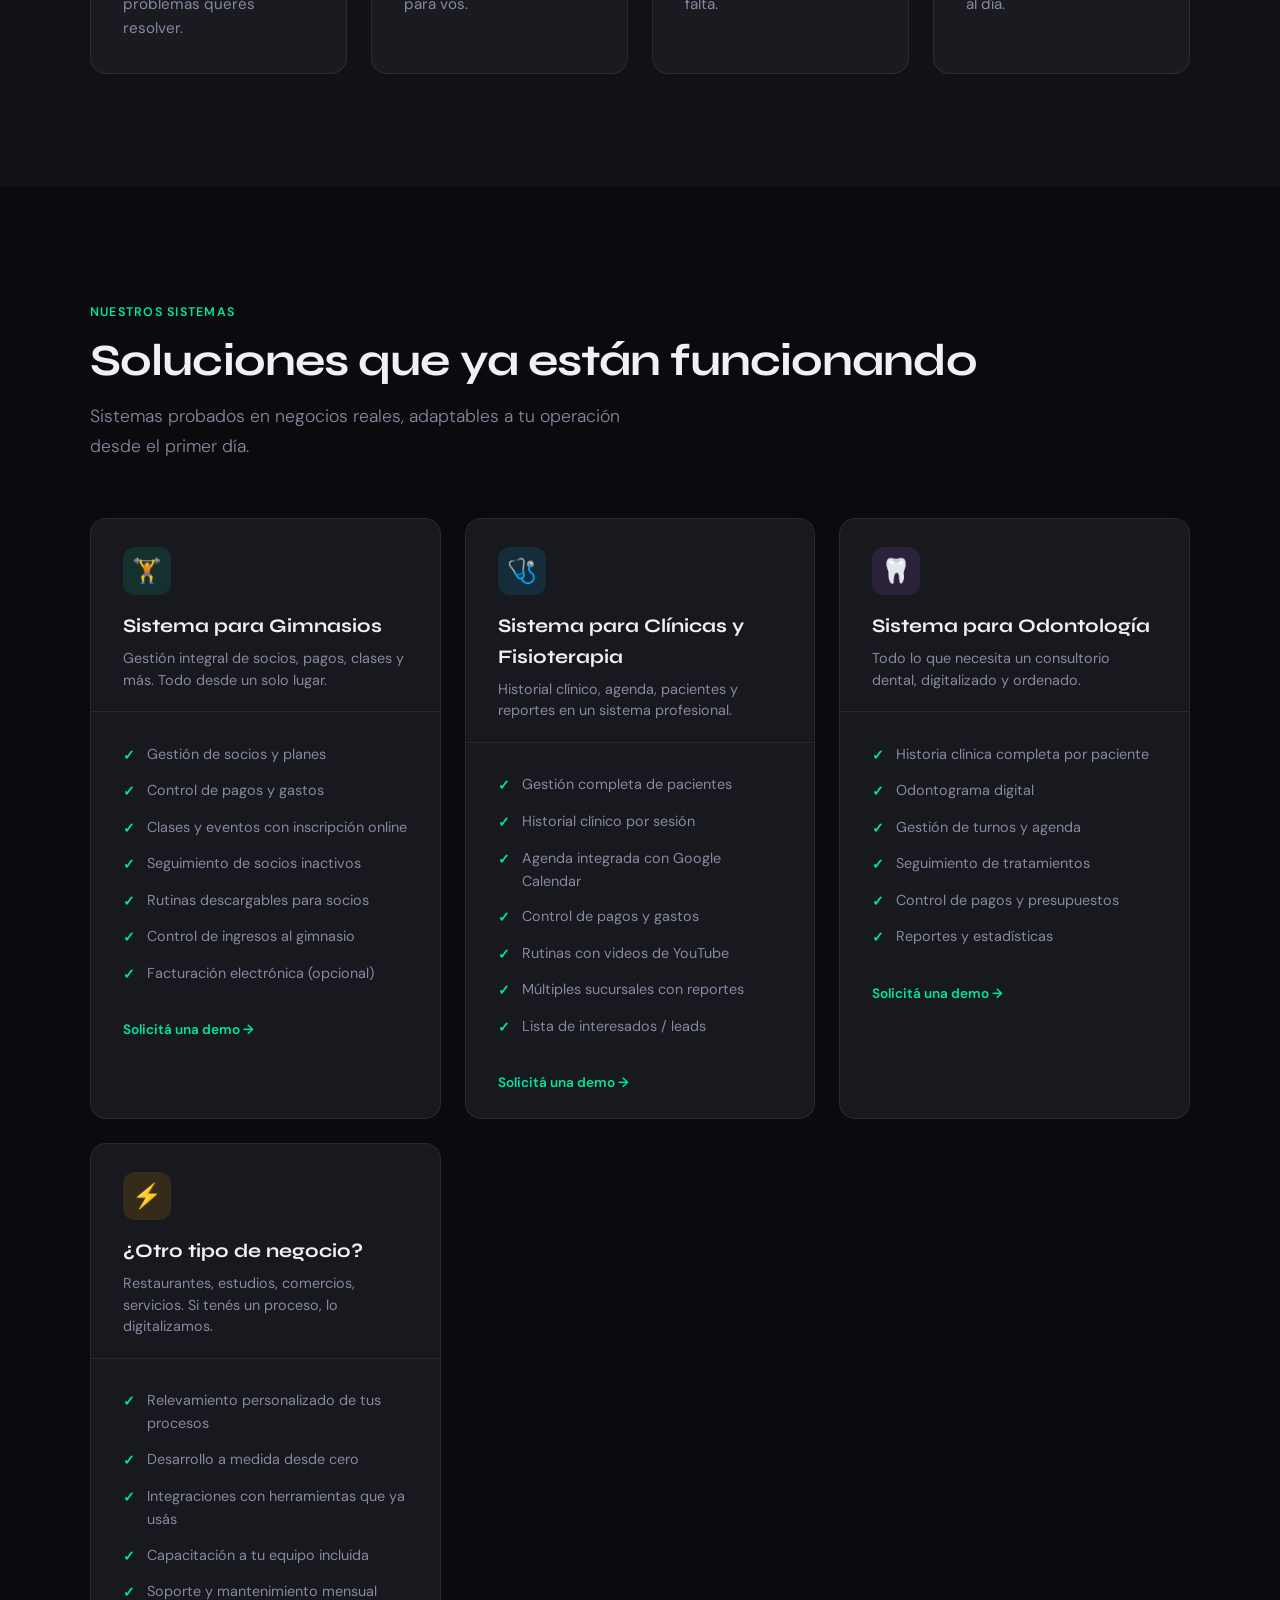
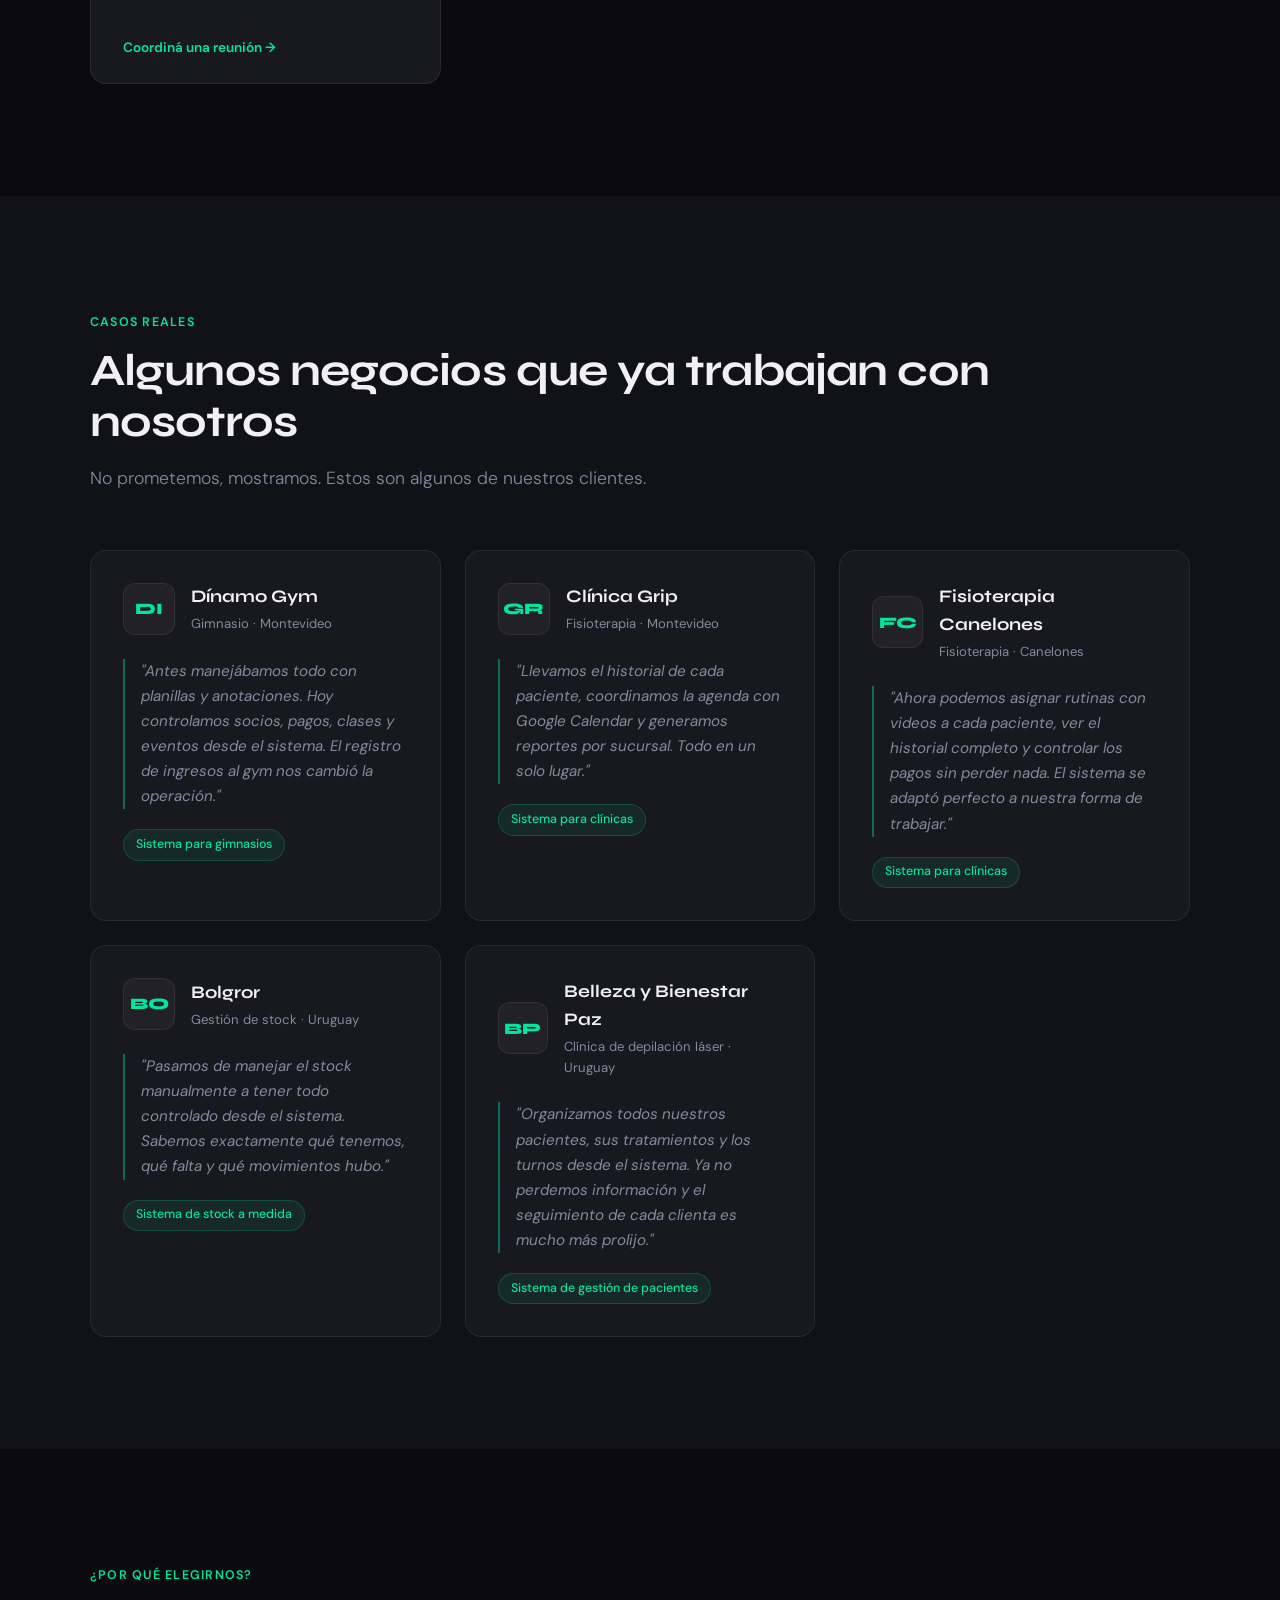
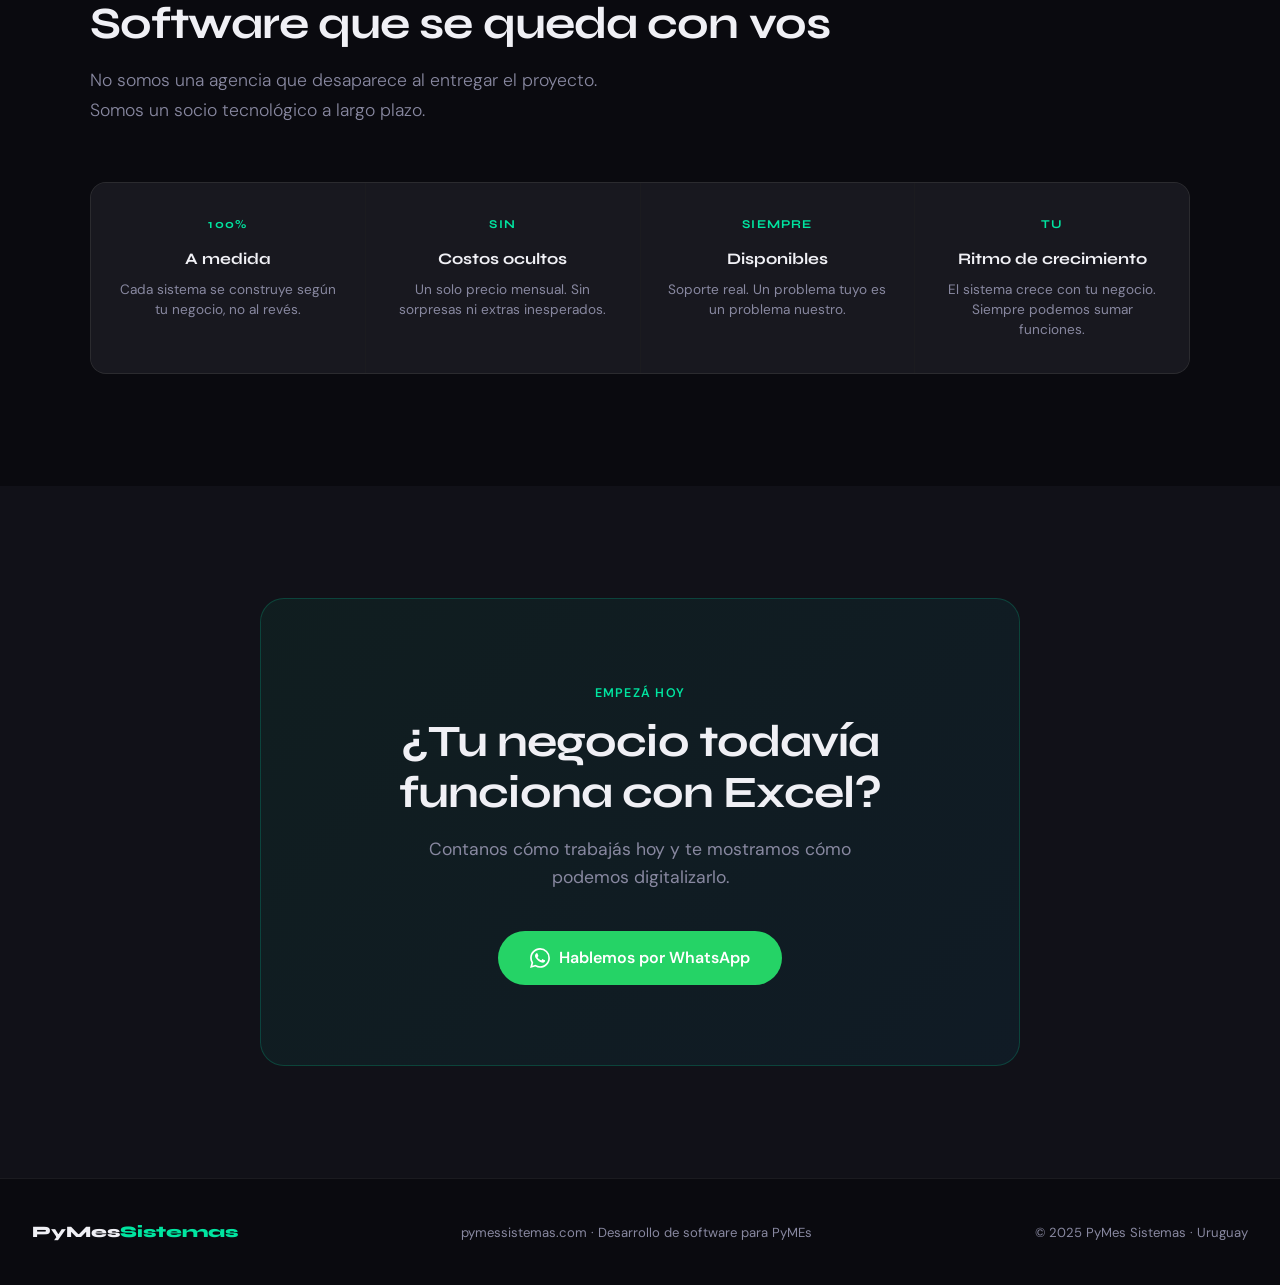
==== commit e738528e: "Refactor HTML structure and update links" ====
--- a/index.html
+++ b/index.html
@@ -1,7 +1,6 @@
+
 <!DOCTYPE html>
-<!-- saved from url=(0045)file:///C:/Users/maxi_/Downloads/index_1.html -->
-<html lang="es"><head><meta http-equiv="Content-Type" content="text/html; charset=UTF-8">
-
+<html lang="es"><head><meta charset="UTF-8">
 <meta name="viewport" content="width=device-width, initial-scale=1.0">
 <title>PyMes Sistemas | Software a medida con mantenimiento incluido</title>
 <meta name="description" content="Desarrollamos sistemas de gestión personalizados para tu negocio. Gimnasios, clínicas, consultorios y más. Con mantenimiento mensual incluido.">
@@ -492,11 +491,11 @@
 
 <!-- NAV -->
 <nav>
-  <a href="file:///C:/Users/maxi_/Downloads/index_1.html#" class="nav-logo">PyMes<span>Sistemas</span></a>
+  <a href="/" class="nav-logo">PyMes<span>Sistemas</span></a>
   <ul class="nav-links">
-    <li><a href="file:///C:/Users/maxi_/Downloads/index_1.html#sistemas">Sistemas</a></li>
-    <li><a href="file:///C:/Users/maxi_/Downloads/index_1.html#casos">Casos reales</a></li>
-    <li><a href="file:///C:/Users/maxi_/Downloads/index_1.html#proceso">Proceso</a></li>
+    <li><a href="/sistemas">Sistemas</a></li>
+    <li><a href="/casos">Casos reales</a></li>
+    <li><a href="/proceso">Proceso</a></li>
   </ul>
   <a href="https://wa.me/59897323916?text=Hola,%20quiero%20saber%20m%C3%A1s%20sobre%20sus%20sistemas" class="nav-cta" target="_blank">Hablar con nosotros</a>
   <button class="hamburger" aria-label="Menú">
@@ -518,7 +517,7 @@
       <a href="https://wa.me/59897323916?text=Hola,%20quiero%20saber%20m%C3%A1s%20sobre%20sus%20sistemas" class="btn-primary" target="_blank">
         💬 Consultanos gratis
       </a>
-      <a href="file:///C:/Users/maxi_/Downloads/index_1.html#sistemas" class="btn-secondary">Ver sistemas →</a>
+      <a href="/sistemas" class="btn-secondary">Ver sistemas →</a>
     </div>
   </div>
 </section>
@@ -695,6 +694,34 @@
           "Ahora podemos asignar rutinas con videos a cada paciente, ver el historial completo y controlar los pagos sin perder nada. El sistema se adaptó perfecto a nuestra forma de trabajar."
         </p>
         <span class="caso-tag">Sistema para clínicas</span>
+      </div>
+
+      <div class="caso-card" style="opacity: 0; transform: translateY(20px); transition: opacity 0.6s, transform 0.6s;">
+        <div class="caso-header">
+          <div class="caso-logo">BO</div>
+          <div>
+            <div class="caso-name">Bolgror</div>
+            <div class="caso-type">Gestión de stock · Uruguay</div>
+          </div>
+        </div>
+        <p class="caso-quote">
+          "Pasamos de manejar el stock manualmente a tener todo controlado desde el sistema. Sabemos exactamente qué tenemos, qué falta y qué movimientos hubo."
+        </p>
+        <span class="caso-tag">Sistema de stock a medida</span>
+      </div>
+
+      <div class="caso-card" style="opacity: 0; transform: translateY(20px); transition: opacity 0.6s, transform 0.6s;">
+        <div class="caso-header">
+          <div class="caso-logo">BP</div>
+          <div>
+            <div class="caso-name">Belleza y Bienestar Paz</div>
+            <div class="caso-type">Clínica de depilación láser · Uruguay</div>
+          </div>
+        </div>
+        <p class="caso-quote">
+          "Organizamos todos nuestros pacientes, sus tratamientos y los turnos desde el sistema. Ya no perdemos información y el seguimiento de cada clienta es mucho más prolijo."
+        </p>
+        <span class="caso-tag">Sistema de gestión de pacientes</span>
       </div>
 
     </div>
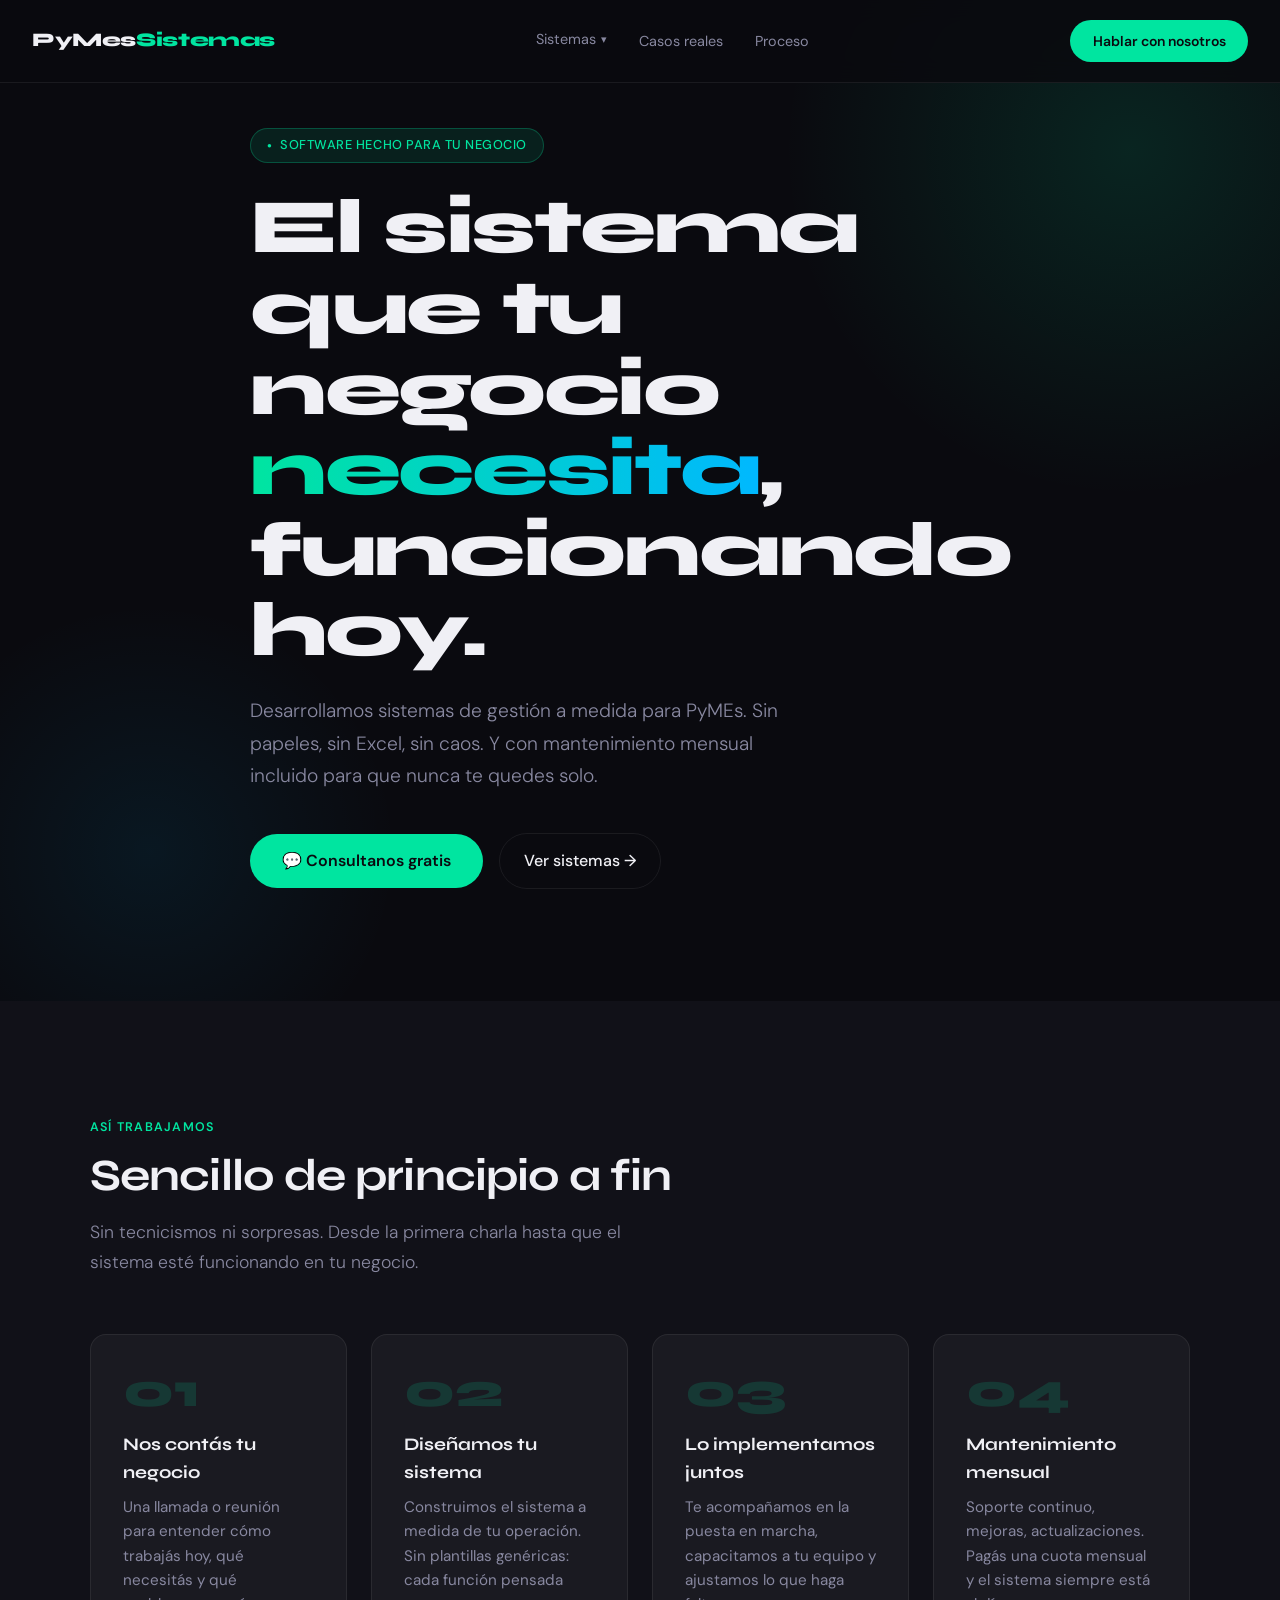
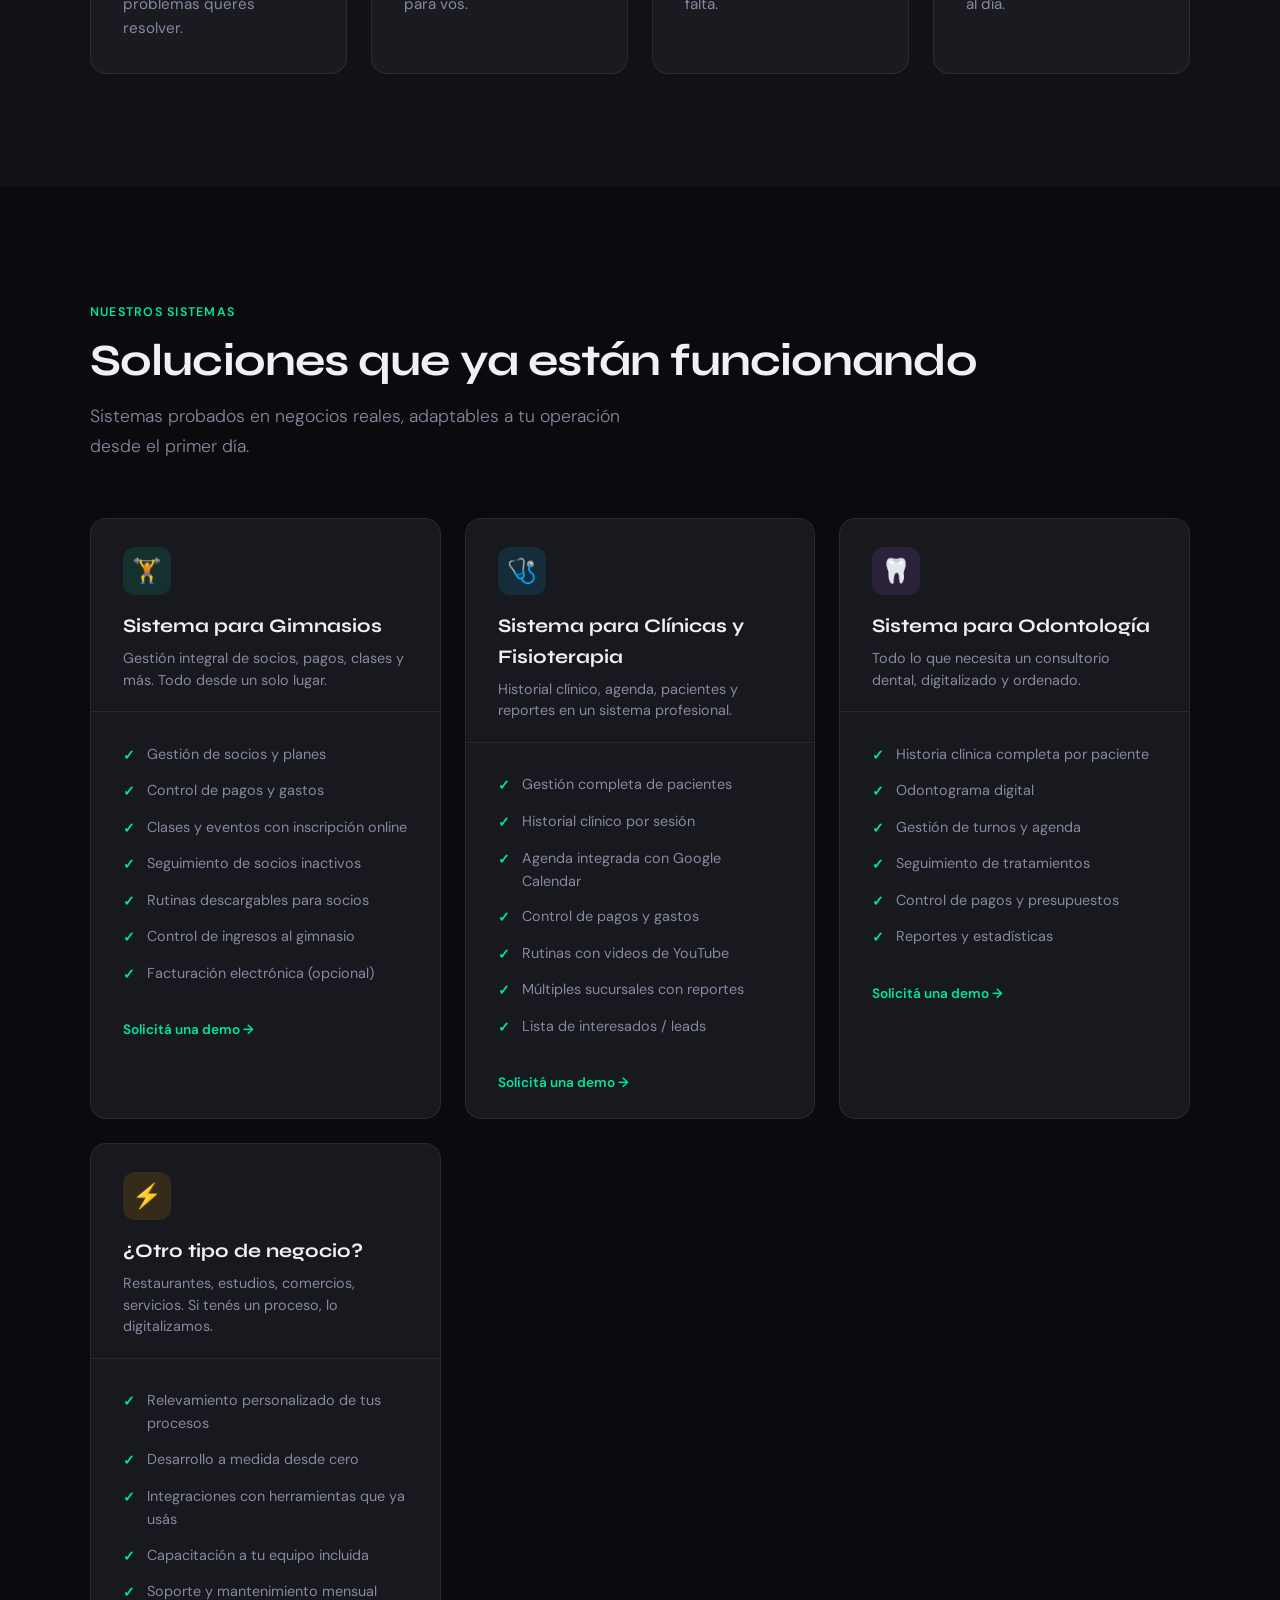
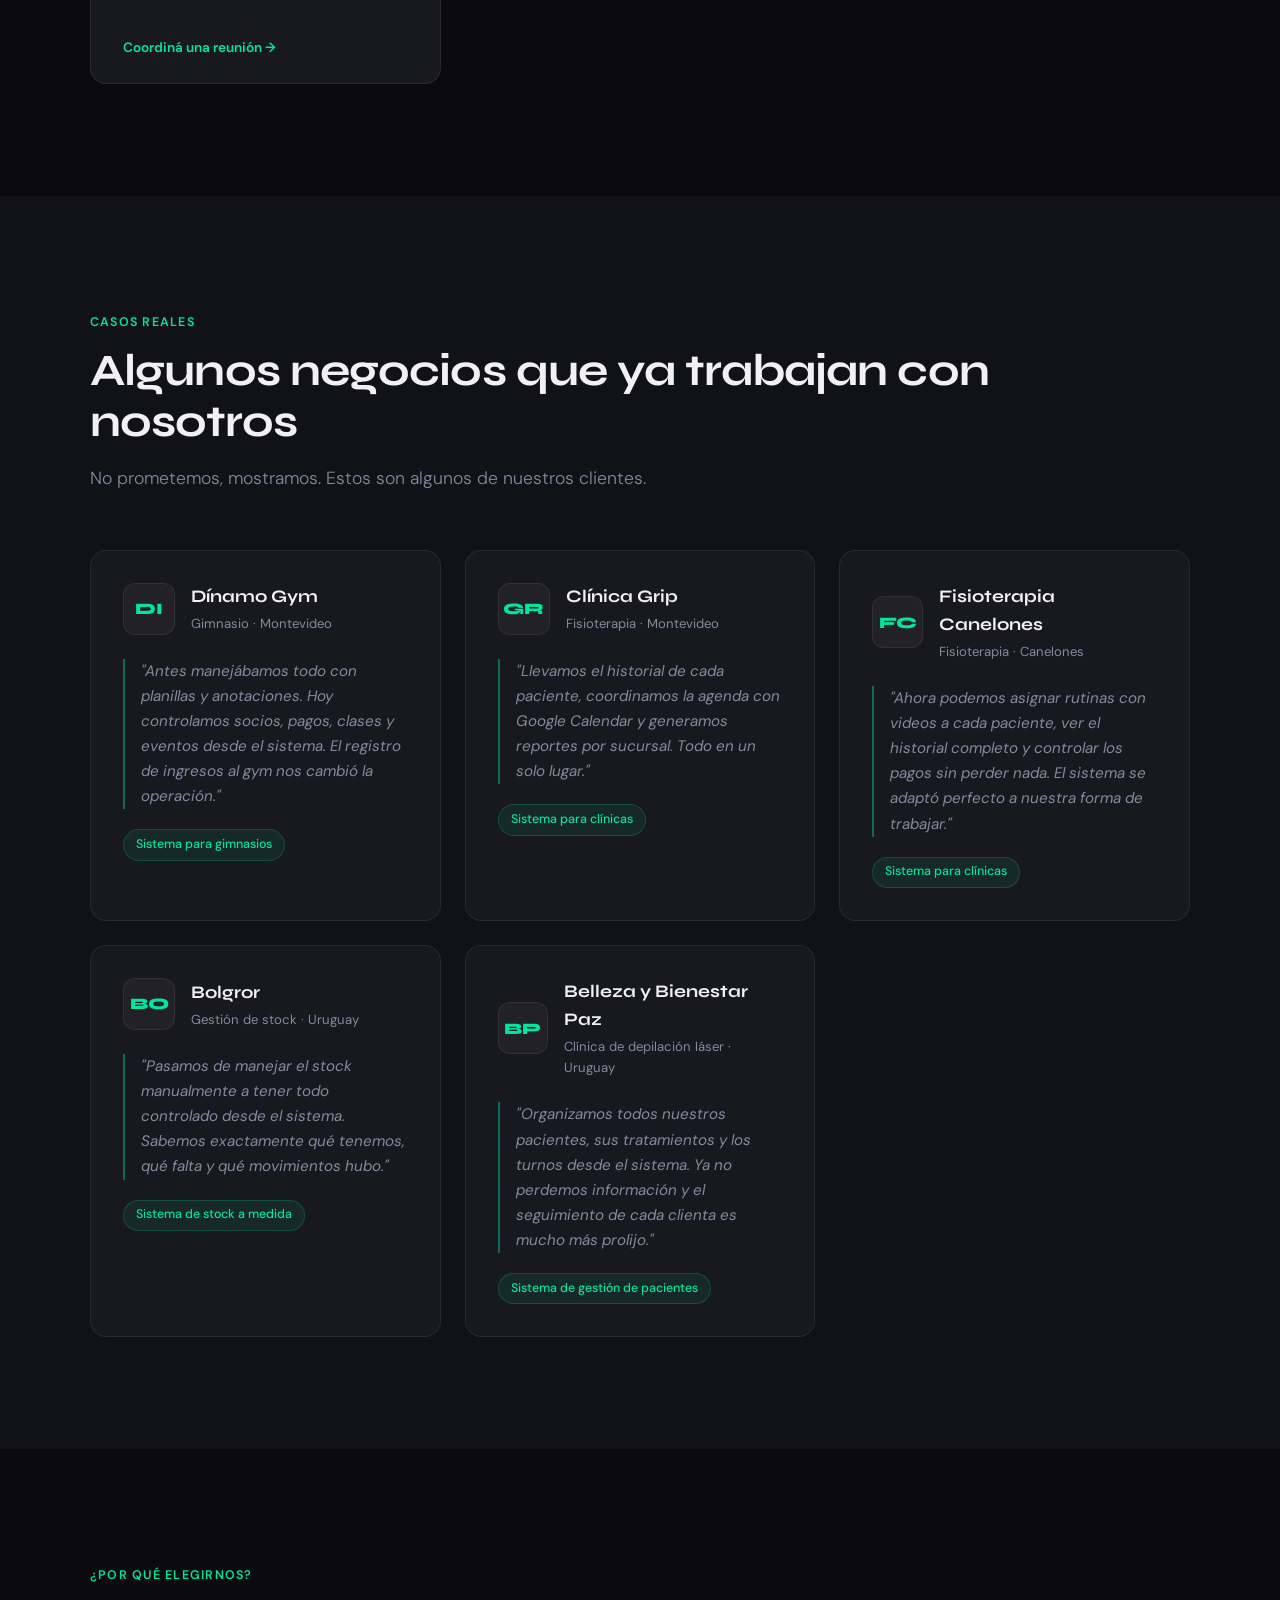
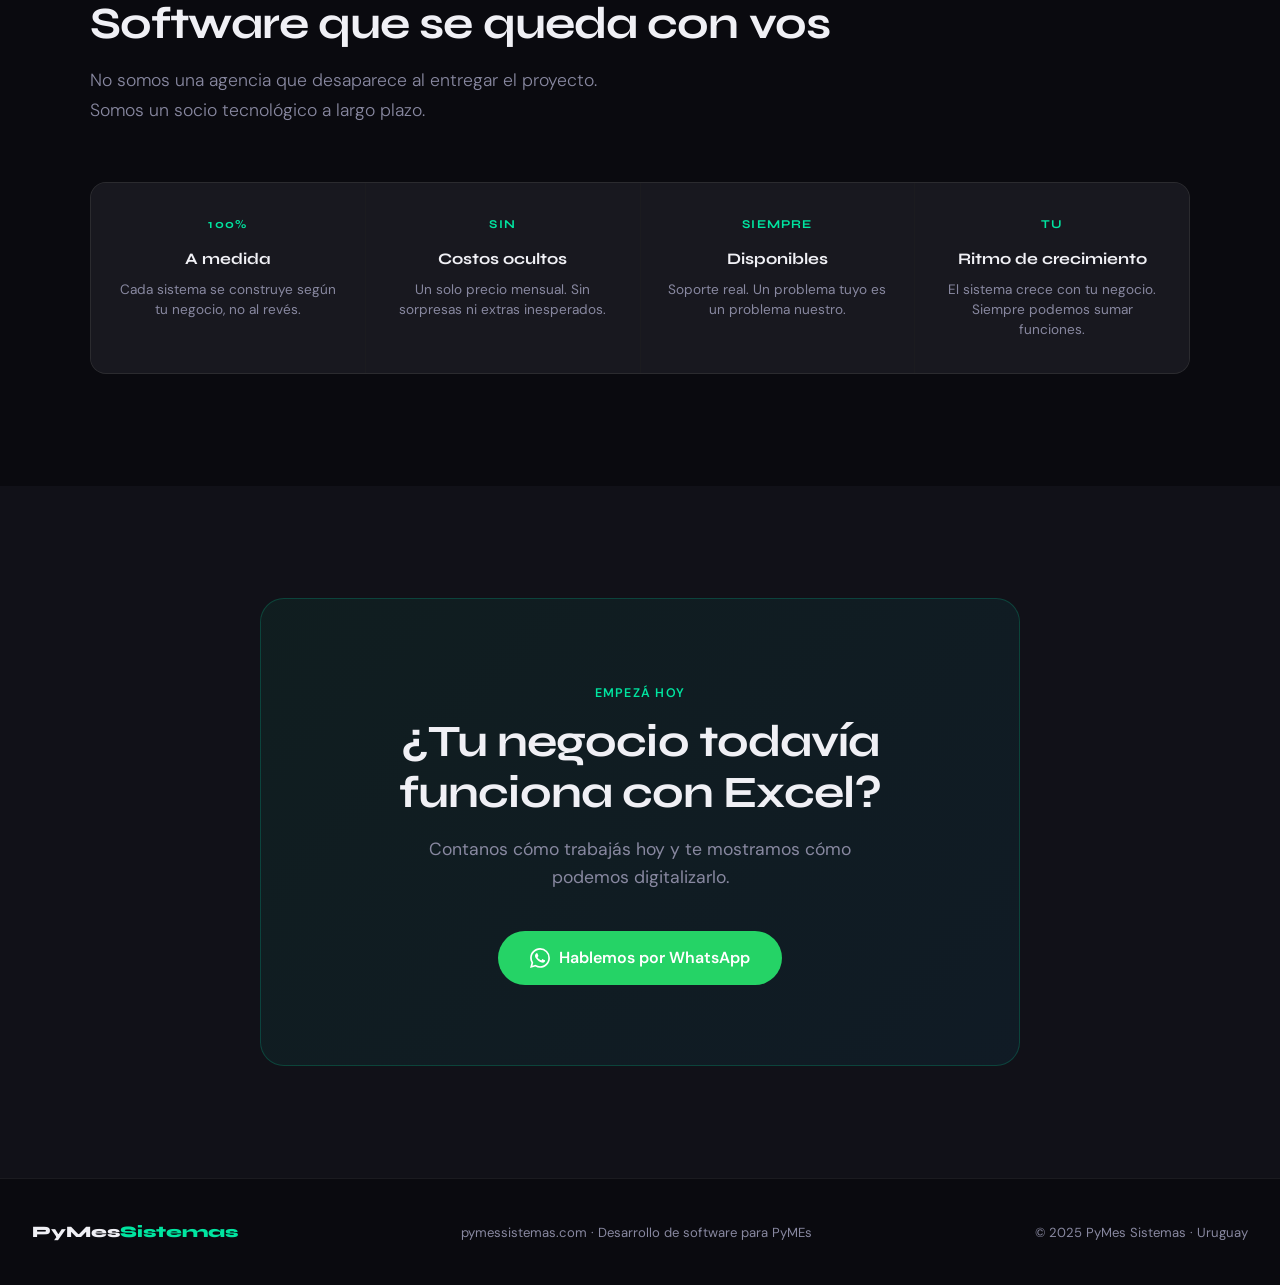
==== commit c4163a96: "Add dropdown menu for services in navigation" ====
--- a/index.html
+++ b/index.html
@@ -493,9 +493,19 @@
 <nav>
   <a href="/" class="nav-logo">PyMes<span>Sistemas</span></a>
   <ul class="nav-links">
-    <li><a href="/sistemas">Sistemas</a></li>
-    <li><a href="/casos">Casos reales</a></li>
-    <li><a href="/proceso">Proceso</a></li>
+    <li class="nav-dropdown">
+  <a href="#sistemas">Sistemas</a>
+  <div class="dropdown-menu">
+    <a href="/gimnasios.html">🏋️ Gimnasios y Fitness <span class="dropdown-tag">Disponible</span></a>
+    <a href="/clinicas.html">🩺 Clínicas y Fisioterapia <span class="dropdown-tag">Disponible</span></a>
+    <a href="/odontologia.html">🦷 Odontología <span class="dropdown-tag">Disponible</span></a>
+    <a href="/restaurantes.html">🍽️ Restaurantes</a>
+    <a href="/comercios.html">🏪 Comercios y Stock</a>
+    <a href="/profesionales.html">💼 Estudios y Servicios</a>
+  </div>
+</li>
+    <li><a href="#casos">Casos reales</a></li>
+    <li><a href="#proceso">Proceso</a></li>
   </ul>
   <a href="https://wa.me/59897323916?text=Hola,%20quiero%20saber%20m%C3%A1s%20sobre%20sus%20sistemas" class="nav-cta" target="_blank">Hablar con nosotros</a>
   <button class="hamburger" aria-label="Menú">
@@ -517,7 +527,7 @@
       <a href="https://wa.me/59897323916?text=Hola,%20quiero%20saber%20m%C3%A1s%20sobre%20sus%20sistemas" class="btn-primary" target="_blank">
         💬 Consultanos gratis
       </a>
-      <a href="/sistemas" class="btn-secondary">Ver sistemas →</a>
+      <a href="#sistemas" class="btn-secondary">Ver sistemas →</a>
     </div>
   </div>
 </section>
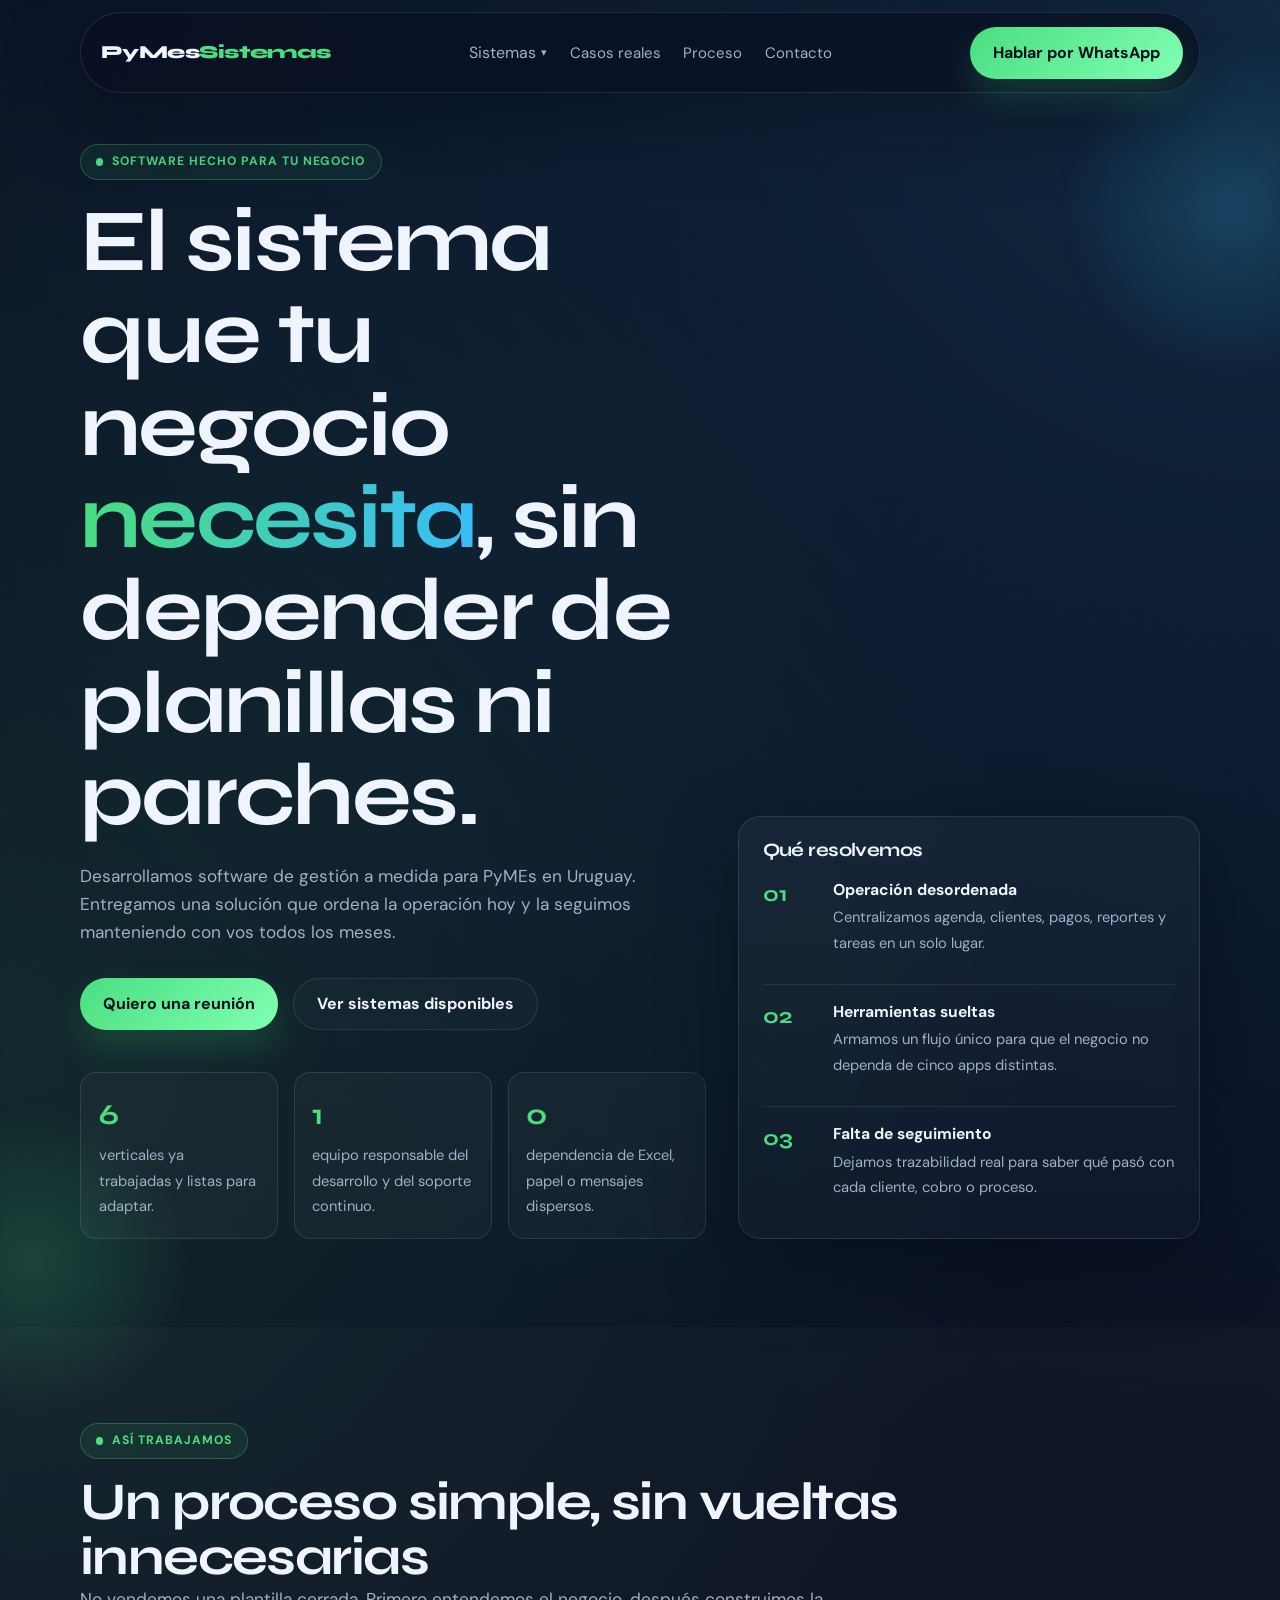
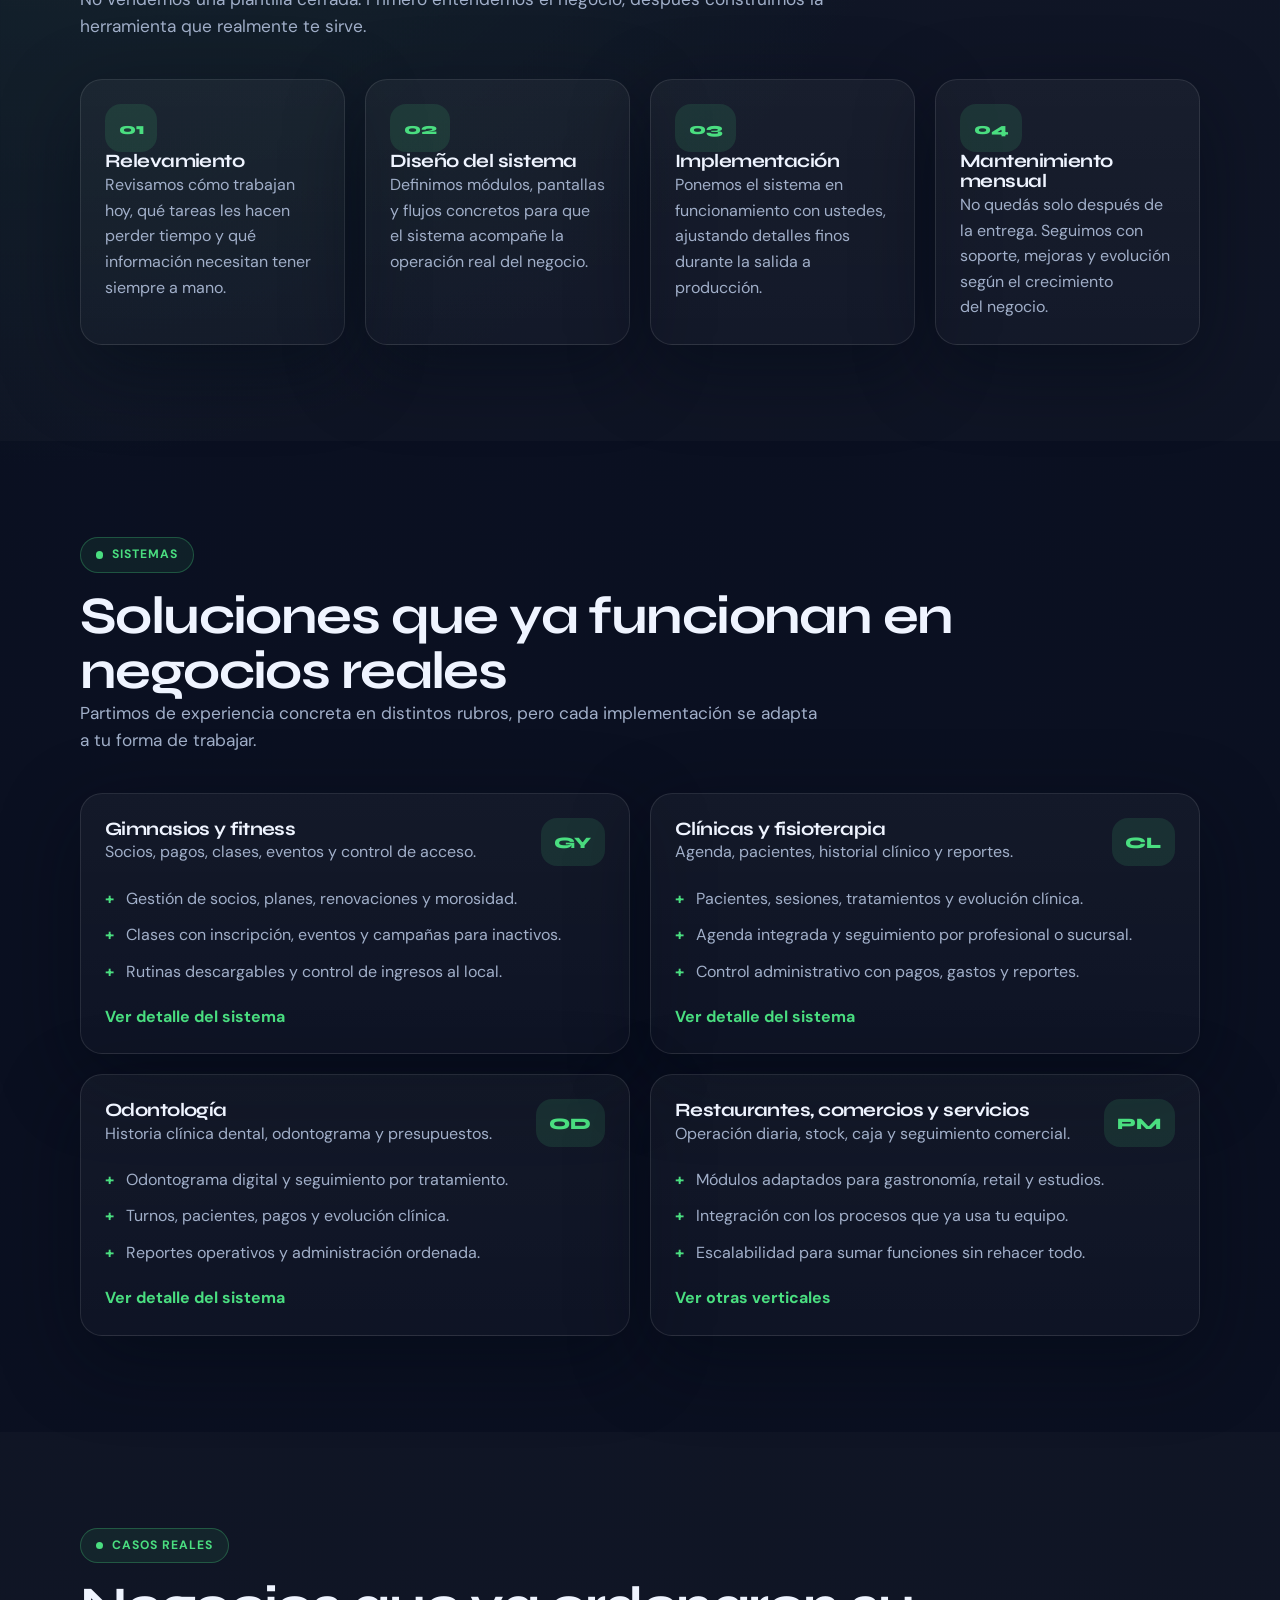
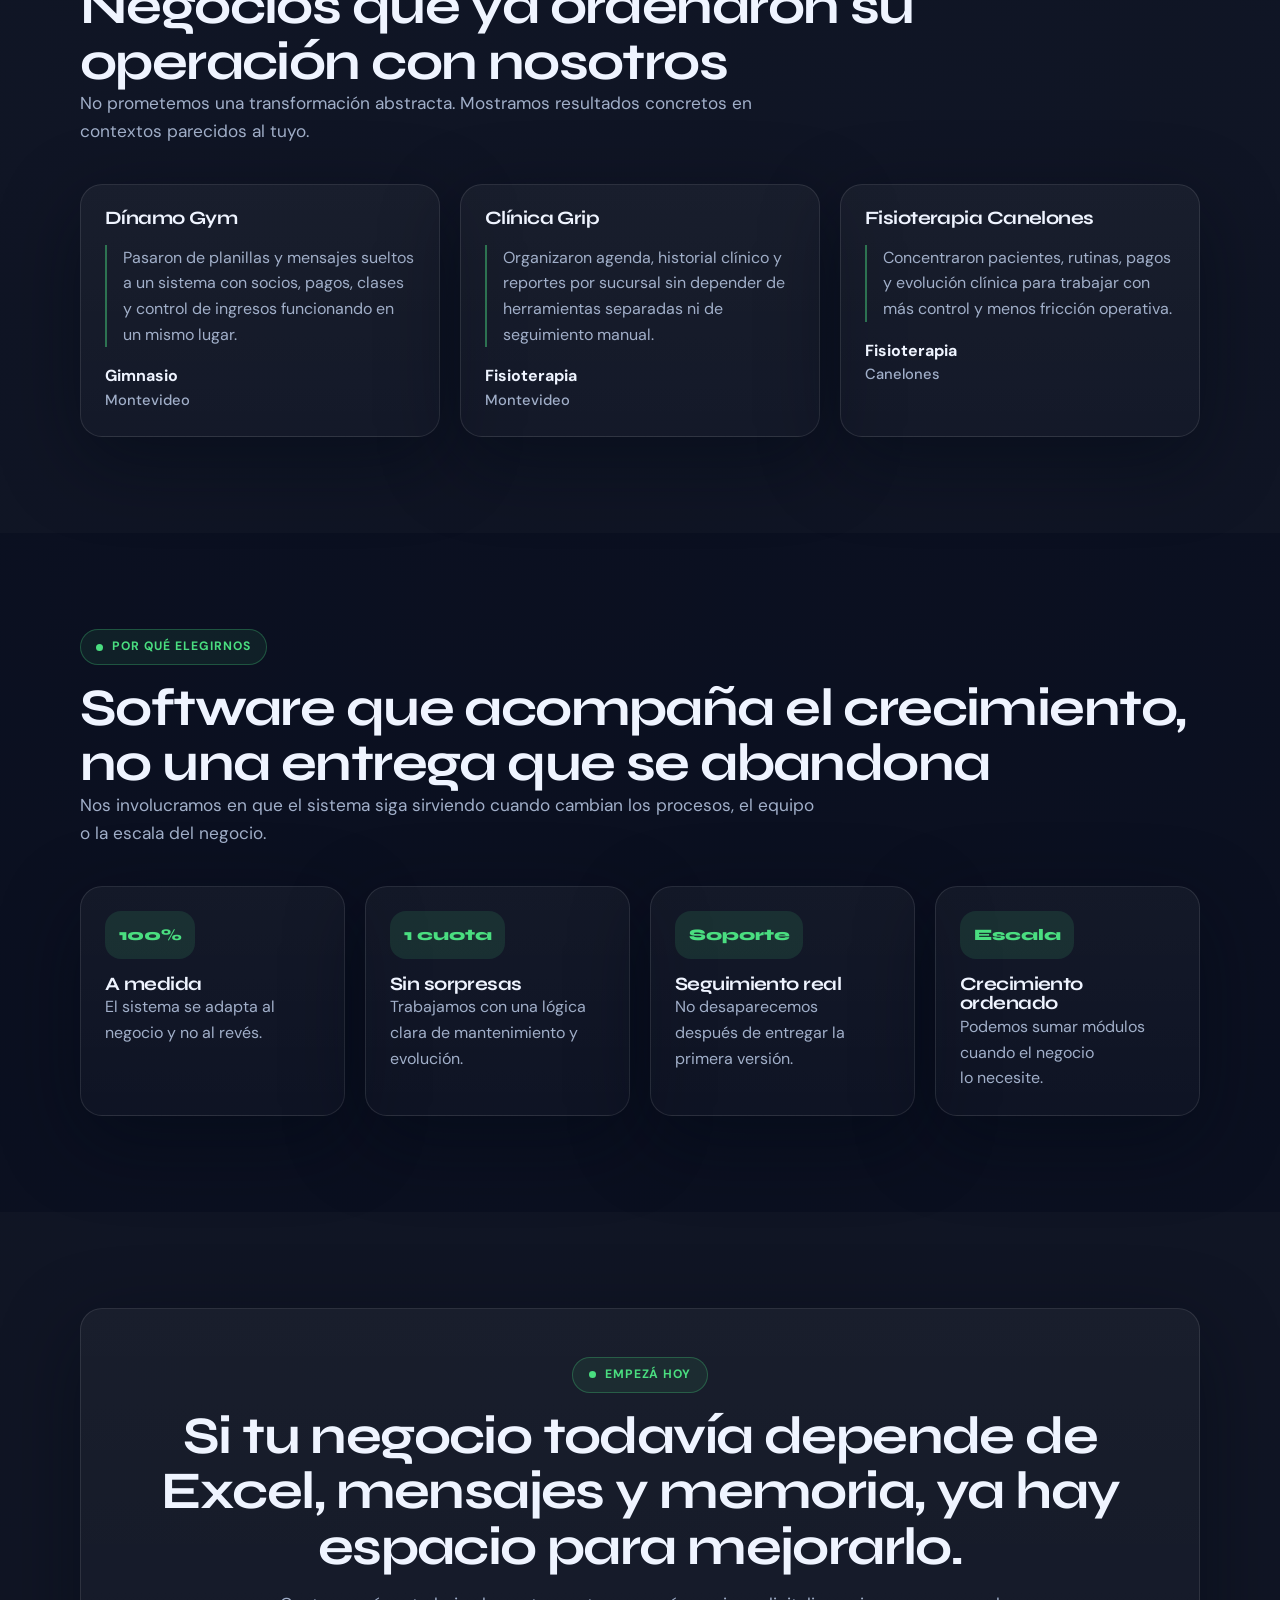
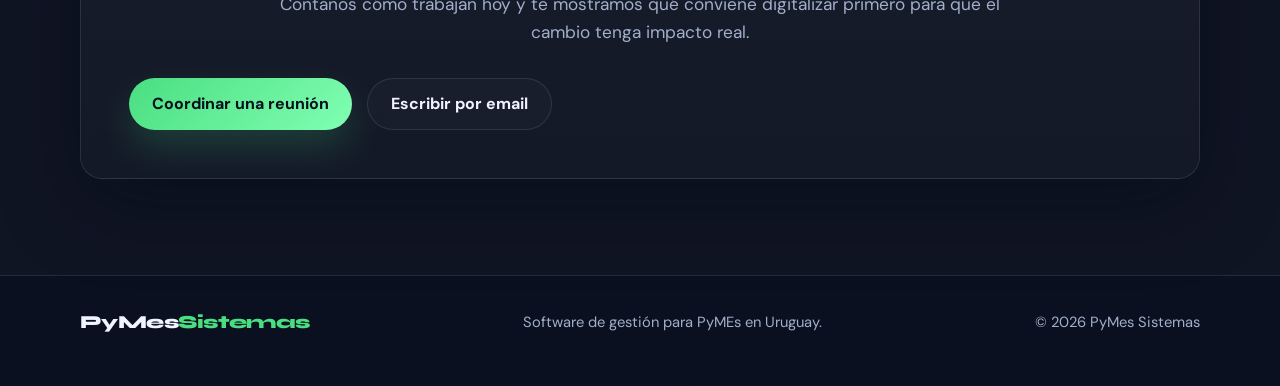
==== commit 702307b4: "Improve mobile layout and unify static site styles" ====
--- a/index.html
+++ b/index.html
@@ -1,829 +1,317 @@
-
 <!DOCTYPE html>
-<html lang="es"><head><meta charset="UTF-8">
-<meta name="viewport" content="width=device-width, initial-scale=1.0">
-<title>PyMes Sistemas | Software a medida con mantenimiento incluido</title>
-<meta name="description" content="Desarrollamos sistemas de gestión personalizados para tu negocio. Gimnasios, clínicas, consultorios y más. Con mantenimiento mensual incluido.">
-<link rel="preconnect" href="https://fonts.googleapis.com/">
-<link rel="preconnect" href="https://fonts.gstatic.com/" crossorigin="">
-<link href="https://fonts.googleapis.com/css2?family=Syne:wght@400;600;700;800&family=DM+Sans:ital,opsz,wght@0,9..40,300;0,9..40,400;0,9..40,500;1,9..40,300&display=swap" rel="stylesheet">
-<style>
-  *, *::before, *::after { box-sizing: border-box; margin: 0; padding: 0; }
-
-  :root {
-    --bg: #0a0a0f;
-    --bg2: #111118;
-    --bg3: #18181f;
-    --accent: #00e5a0;
-    --accent2: #00b8ff;
-    --text: #f0f0f5;
-    --muted: #8888a0;
-    --border: rgba(255,255,255,0.07);
-    --card-bg: rgba(255,255,255,0.04);
-    --radius: 16px;
-    --font-head: 'Syne', sans-serif;
-    --font-body: 'DM Sans', sans-serif;
-  }
-
-  html { scroll-behavior: smooth; }
-
-  body {
-    background: var(--bg);
-    color: var(--text);
-    font-family: var(--font-body);
-    font-size: 16px;
-    line-height: 1.6;
-    overflow-x: hidden;
-  }
-
-  /* ── NAV ── */
-  nav {
-    position: fixed; top: 0; left: 0; right: 0; z-index: 100;
-    display: flex; align-items: center; justify-content: space-between;
-    padding: 1.25rem 2rem;
-    background: rgba(10,10,15,0.85);
-    backdrop-filter: blur(12px);
-    border-bottom: 1px solid var(--border);
-  }
-  .nav-logo {
-    font-family: var(--font-head);
-    font-weight: 800;
-    font-size: 1.2rem;
-    letter-spacing: -0.02em;
-    color: var(--text);
-    text-decoration: none;
-  }
-  .nav-logo span { color: var(--accent); }
-  .nav-links { display: flex; gap: 2rem; list-style: none; }
-  .nav-links a {
-    color: var(--muted);
-    text-decoration: none;
-    font-size: 0.9rem;
-    font-weight: 400;
-    transition: color 0.2s;
-  }
-  .nav-links a:hover { color: var(--text); }
-  .nav-cta {
-    background: var(--accent);
-    color: #0a0a0f;
-    font-family: var(--font-body);
-    font-weight: 600;
-    font-size: 0.875rem;
-    padding: 0.6rem 1.4rem;
-    border-radius: 100px;
-    text-decoration: none;
-    transition: opacity 0.2s, transform 0.2s;
-  }
-  .nav-cta:hover { opacity: 0.88; transform: translateY(-1px); }
-
-  /* ── SECTIONS ── */
-  section { padding: 7rem 2rem; }
-  .container { max-width: 1100px; margin: 0 auto; }
-
-  /* ── HERO ── */
-  #hero {
-    min-height: 100vh;
-    display: flex; align-items: center;
-    padding-top: 8rem;
-    position: relative;
-    overflow: hidden;
-  }
-  .hero-glow {
-    position: absolute;
-    width: 700px; height: 700px;
-    border-radius: 50%;
-    background: radial-gradient(circle, rgba(0,229,160,0.12) 0%, transparent 70%);
-    top: -200px; right: -200px;
-    pointer-events: none;
-  }
-  .hero-glow2 {
-    position: absolute;
-    width: 500px; height: 500px;
-    border-radius: 50%;
-    background: radial-gradient(circle, rgba(0,184,255,0.08) 0%, transparent 70%);
-    bottom: -100px; left: -100px;
-    pointer-events: none;
-  }
-  .hero-tag {
-    display: inline-flex; align-items: center; gap: 0.5rem;
-    background: rgba(0,229,160,0.1);
-    border: 1px solid rgba(0,229,160,0.25);
-    color: var(--accent);
-    font-size: 0.8rem;
-    font-weight: 500;
-    padding: 0.4rem 1rem;
-    border-radius: 100px;
-    margin-bottom: 1.5rem;
-    letter-spacing: 0.04em;
-    text-transform: uppercase;
-  }
-  .hero-tag::before { content: '●'; font-size: 0.5rem; }
-  h1 {
-    font-family: var(--font-head);
-    font-weight: 800;
-    font-size: clamp(2.8rem, 6vw, 5rem);
-    line-height: 1.05;
-    letter-spacing: -0.03em;
-    margin-bottom: 1.5rem;
-    max-width: 780px;
-  }
-  h1 em {
-    font-style: normal;
-    background: linear-gradient(90deg, var(--accent), var(--accent2));
-    -webkit-background-clip: text;
-    -webkit-text-fill-color: transparent;
-    background-clip: text;
-  }
-  .hero-sub {
-    font-size: 1.2rem;
-    color: var(--muted);
-    max-width: 560px;
-    margin-bottom: 2.5rem;
-    font-weight: 300;
-    line-height: 1.7;
-  }
-  .hero-actions { display: flex; gap: 1rem; flex-wrap: wrap; align-items: center; }
-  .btn-primary {
-    display: inline-flex; align-items: center; gap: 0.5rem;
-    background: var(--accent);
-    color: #0a0a0f;
-    font-family: var(--font-body);
-    font-weight: 600;
-    font-size: 1rem;
-    padding: 0.9rem 2rem;
-    border-radius: 100px;
-    text-decoration: none;
-    transition: opacity 0.2s, transform 0.2s;
-  }
-  .btn-primary:hover { opacity: 0.88; transform: translateY(-2px); }
-  .btn-secondary {
-    display: inline-flex; align-items: center; gap: 0.5rem;
-    color: var(--text);
-    font-weight: 500;
-    font-size: 1rem;
-    text-decoration: none;
-    padding: 0.9rem 1.5rem;
-    border-radius: 100px;
-    border: 1px solid var(--border);
-    transition: border-color 0.2s, background 0.2s;
-  }
-  .btn-secondary:hover { border-color: rgba(255,255,255,0.2); background: var(--card-bg); }
-  .hero-stats {
-    display: flex; gap: 3rem;
-    margin-top: 4rem;
-    padding-top: 2.5rem;
-    border-top: 1px solid var(--border);
-    flex-wrap: wrap;
-  }
-  .hero-stat-num {
-    font-family: var(--font-head);
-    font-size: 2rem;
-    font-weight: 700;
-    color: var(--accent);
-  }
-  .hero-stat-label { font-size: 0.85rem; color: var(--muted); margin-top: 0.2rem; }
-
-  /* ── SECTION TITLES ── */
-  .section-tag {
-    display: inline-block;
-    color: var(--accent);
-    font-size: 0.78rem;
-    font-weight: 600;
-    letter-spacing: 0.1em;
-    text-transform: uppercase;
-    margin-bottom: 0.75rem;
-  }
-  h2 {
-    font-family: var(--font-head);
-    font-weight: 700;
-    font-size: clamp(1.8rem, 3.5vw, 2.8rem);
-    letter-spacing: -0.02em;
-    line-height: 1.15;
-    margin-bottom: 1rem;
-  }
-  .section-sub {
-    color: var(--muted);
-    font-size: 1.1rem;
-    max-width: 560px;
-    line-height: 1.7;
-    font-weight: 300;
-  }
-
-  /* ── HOW IT WORKS ── */
-  #como-funciona { background: var(--bg2); }
-  .steps {
-    display: grid;
-    grid-template-columns: repeat(auto-fit, minmax(240px, 1fr));
-    gap: 1.5rem;
-    margin-top: 3.5rem;
-  }
-  .step {
-    background: var(--card-bg);
-    border: 1px solid var(--border);
-    border-radius: var(--radius);
-    padding: 2rem;
-    position: relative;
-    transition: border-color 0.3s;
-  }
-  .step:hover { border-color: rgba(0,229,160,0.3); }
-  .step-num {
-    font-family: var(--font-head);
-    font-size: 3rem;
-    font-weight: 800;
-    color: rgba(0,229,160,0.15);
-    line-height: 1;
-    margin-bottom: 1rem;
-  }
-  .step h3 {
-    font-family: var(--font-head);
-    font-size: 1.1rem;
-    font-weight: 700;
-    margin-bottom: 0.5rem;
-  }
-  .step p { color: var(--muted); font-size: 0.95rem; line-height: 1.6; }
-
-  /* ── SISTEMAS ── */
-  #sistemas { background: var(--bg); }
-  .sistemas-grid {
-    display: grid;
-    grid-template-columns: repeat(auto-fit, minmax(320px, 1fr));
-    gap: 1.5rem;
-    margin-top: 3.5rem;
-  }
-  .sistema-card {
-    background: var(--bg3);
-    border: 1px solid var(--border);
-    border-radius: var(--radius);
-    overflow: hidden;
-    transition: transform 0.3s, border-color 0.3s;
-  }
-  .sistema-card:hover { transform: translateY(-4px); border-color: rgba(0,229,160,0.2); }
-  .sistema-card-header {
-    padding: 1.75rem 2rem 1.25rem;
-    border-bottom: 1px solid var(--border);
-  }
-  .sistema-icon {
-    width: 48px; height: 48px;
-    border-radius: 12px;
-    display: flex; align-items: center; justify-content: center;
-    font-size: 1.5rem;
-    margin-bottom: 1rem;
-  }
-  .icon-gym { background: rgba(0,229,160,0.12); }
-  .icon-salud { background: rgba(0,184,255,0.12); }
-  .icon-odonto { background: rgba(180,100,255,0.12); }
-  .icon-custom { background: rgba(255,180,0,0.12); }
-  .sistema-card h3 {
-    font-family: var(--font-head);
-    font-size: 1.2rem;
-    font-weight: 700;
-    margin-bottom: 0.4rem;
-  }
-  .sistema-card .desc { color: var(--muted); font-size: 0.9rem; line-height: 1.5; }
-  .sistema-card-features { padding: 1.5rem 2rem; }
-  .feature-list { list-style: none; }
-  .feature-list li {
-    display: flex; align-items: flex-start; gap: 0.75rem;
-    font-size: 0.9rem;
-    color: var(--muted);
-    padding: 0.4rem 0;
-  }
-  .feature-list li::before {
-    content: '✓';
-    color: var(--accent);
-    font-weight: 700;
-    font-size: 0.85rem;
-    margin-top: 2px;
-    flex-shrink: 0;
-  }
-  .sistema-demo-link {
-    display: inline-flex; align-items: center; gap: 0.4rem;
-    color: var(--accent);
-    font-size: 0.85rem;
-    font-weight: 600;
-    text-decoration: none;
-    margin: 0 2rem 1.5rem;
-    transition: gap 0.2s;
-  }
-  .sistema-demo-link:hover { gap: 0.7rem; }
-
-  /* ── CASOS DE EXITO ── */
-  #casos { background: var(--bg2); }
-  .casos-grid {
-    display: grid;
-    grid-template-columns: repeat(auto-fit, minmax(300px, 1fr));
-    gap: 1.5rem;
-    margin-top: 3.5rem;
-  }
-  .caso-card {
-    background: var(--bg3);
-    border: 1px solid var(--border);
-    border-radius: var(--radius);
-    padding: 2rem;
-  }
-  .caso-header { display: flex; align-items: center; gap: 1rem; margin-bottom: 1.5rem; }
-  .caso-logo {
-    width: 52px; height: 52px;
-    border-radius: 12px;
-    background: var(--card-bg);
-    border: 1px solid var(--border);
-    display: flex; align-items: center; justify-content: center;
-    font-family: var(--font-head);
-    font-weight: 800;
-    font-size: 1rem;
-    color: var(--accent);
-  }
-  .caso-name { font-family: var(--font-head); font-weight: 700; font-size: 1.1rem; }
-  .caso-type { color: var(--muted); font-size: 0.82rem; margin-top: 2px; }
-  .caso-quote {
-    color: var(--muted);
-    font-size: 0.95rem;
-    line-height: 1.65;
-    font-style: italic;
-    padding-left: 1rem;
-    border-left: 2px solid rgba(0,229,160,0.4);
-    margin-bottom: 1.25rem;
-  }
-  .caso-tag {
-    display: inline-block;
-    background: rgba(0,229,160,0.08);
-    border: 1px solid rgba(0,229,160,0.2);
-    color: var(--accent);
-    font-size: 0.78rem;
-    padding: 0.3rem 0.75rem;
-    border-radius: 100px;
-    font-weight: 500;
-  }
-
-  /* ── PROCESO ── */
-  #proceso { background: var(--bg); }
-  .proceso-grid {
-    display: grid;
-    grid-template-columns: repeat(auto-fit, minmax(200px, 1fr));
-    gap: 1px;
-    border: 1px solid var(--border);
-    border-radius: var(--radius);
-    overflow: hidden;
-    margin-top: 3.5rem;
-    background: var(--border);
-  }
-  .proceso-item {
-    background: var(--bg3);
-    padding: 2rem 1.5rem;
-    text-align: center;
-  }
-  .proceso-num {
-    font-family: var(--font-head);
-    font-size: 0.75rem;
-    color: var(--accent);
-    font-weight: 700;
-    letter-spacing: 0.1em;
-    margin-bottom: 0.75rem;
-  }
-  .proceso-item h3 { font-family: var(--font-head); font-size: 1rem; font-weight: 700; margin-bottom: 0.5rem; }
-  .proceso-item p { color: var(--muted); font-size: 0.85rem; line-height: 1.5; }
-
-  /* ── CTA FINAL ── */
-  #contacto {
-    background: var(--bg2);
-    text-align: center;
-  }
-  .cta-box {
-    background: linear-gradient(135deg, rgba(0,229,160,0.06) 0%, rgba(0,184,255,0.06) 100%);
-    border: 1px solid rgba(0,229,160,0.2);
-    border-radius: 24px;
-    padding: 5rem 3rem;
-    max-width: 760px;
-    margin: 0 auto;
-  }
-  .cta-box h2 { margin-bottom: 1rem; }
-  .cta-box p { color: var(--muted); font-size: 1.1rem; margin-bottom: 2.5rem; max-width: 500px; margin-left: auto; margin-right: auto; }
-  .cta-actions { display: flex; gap: 1rem; justify-content: center; flex-wrap: wrap; }
-  .btn-whatsapp {
-    display: inline-flex; align-items: center; gap: 0.6rem;
-    background: #25D366;
-    color: white;
-    font-family: var(--font-body);
-    font-weight: 600;
-    font-size: 1rem;
-    padding: 0.9rem 2rem;
-    border-radius: 100px;
-    text-decoration: none;
-    transition: opacity 0.2s, transform 0.2s;
-  }
-  .btn-whatsapp:hover { opacity: 0.88; transform: translateY(-2px); }
-  .btn-email {
-    display: inline-flex; align-items: center; gap: 0.6rem;
-    color: var(--text);
-    font-weight: 500;
-    font-size: 1rem;
-    padding: 0.9rem 1.75rem;
-    border-radius: 100px;
-    border: 1px solid var(--border);
-    text-decoration: none;
-    transition: border-color 0.2s, background 0.2s;
-  }
-  .btn-email:hover { border-color: rgba(255,255,255,0.2); background: var(--card-bg); }
-
-  /* ── FOOTER ── */
-  footer {
-    background: var(--bg);
-    border-top: 1px solid var(--border);
-    padding: 2.5rem 2rem;
-    display: flex;
-    align-items: center;
-    justify-content: space-between;
-    flex-wrap: wrap;
-    gap: 1rem;
-  }
-  footer .logo {
-    font-family: var(--font-head);
-    font-weight: 800;
-    font-size: 1rem;
-    color: var(--text);
-  }
-  footer .logo span { color: var(--accent); }
-  footer p { color: var(--muted); font-size: 0.82rem; }
-
-  /* ── ANIMATIONS ── */
-  @keyframes fadeUp {
-    from { opacity: 0; transform: translateY(24px); }
-    to { opacity: 1; transform: translateY(0); }
-  }
-  .fade-up { opacity: 0; animation: fadeUp 0.7s ease forwards; }
-  .delay-1 { animation-delay: 0.1s; }
-  .delay-2 { animation-delay: 0.22s; }
-  .delay-3 { animation-delay: 0.34s; }
-  .delay-4 { animation-delay: 0.46s; }
-  .delay-5 { animation-delay: 0.58s; }
-
-  /* ── HAMBURGER ── */
-  .hamburger { display: none; background: none; border: none; cursor: pointer; padding: 4px; }
-  .hamburger span {
-    display: block; width: 22px; height: 2px;
-    background: var(--text); border-radius: 2px;
-    margin: 5px 0; transition: all 0.3s;
-  }
-
-  @media (max-width: 768px) {
-    nav { padding: 1rem 1.25rem; }
-    .nav-links { display: none; }
-    .hamburger { display: block; }
-    section { padding: 5rem 1.25rem; }
-    .hero-stats { gap: 1.5rem; }
-    .cta-box { padding: 3rem 1.5rem; }
-    footer { flex-direction: column; text-align: center; }
-  }
-
-  /* DROPDOWN */
-  .nav-dropdown { position: relative; }
-  .nav-dropdown > a { display: flex; align-items: center; gap: 0.3rem; cursor: pointer; }
-  .nav-dropdown > a::after { content: '▾'; font-size: 0.7rem; }
-  .dropdown-menu { display: none; position: absolute; top: calc(100% + 1rem); left: 0; background: var(--bg3); border: 1px solid var(--border); border-radius: 12px; min-width: 260px; overflow: hidden; box-shadow: 0 20px 40px rgba(0,0,0,0.4); }
-  .nav-dropdown:hover .dropdown-menu { display: block; }
-  .dropdown-menu a { display: block; padding: 0.75rem 1.25rem; color: var(--muted); font-size: 0.875rem; text-decoration: none; transition: background 0.15s, color 0.15s; border-bottom: 1px solid var(--border); }
-  .dropdown-menu a:last-child { border-bottom: none; }
-  .dropdown-menu a:hover { background: var(--card-bg); color: var(--text); }
-  .dropdown-tag { font-size: 0.7rem; color: var(--accent); font-weight: 600; text-transform: uppercase; letter-spacing: 0.05em; margin-left: 0.5rem; }
-</style>
+<html lang="es">
+<head>
+  <meta charset="UTF-8">
+  <meta name="viewport" content="width=device-width, initial-scale=1.0">
+  <title>PyMes Sistemas | Software a medida con mantenimiento incluido</title>
+  <meta name="description" content="Desarrollamos sistemas de gestión personalizados para tu negocio. Gimnasios, clínicas, odontología, comercios y más, con mantenimiento mensual incluido.">
+  <link rel="preconnect" href="https://fonts.googleapis.com">
+  <link rel="preconnect" href="https://fonts.gstatic.com" crossorigin>
+  <link href="https://fonts.googleapis.com/css2?family=Syne:wght@400;600;700;800&family=DM+Sans:wght@300;400;500;700&display=swap" rel="stylesheet">
+  <link rel="stylesheet" href="styles.css">
 </head>
 <body>
-
-<!-- NAV -->
-<nav>
-  <a href="/" class="nav-logo">PyMes<span>Sistemas</span></a>
-  <ul class="nav-links">
-    <li class="nav-dropdown">
-  <a href="#sistemas">Sistemas</a>
-  <div class="dropdown-menu">
-    <a href="/gimnasios.html">🏋️ Gimnasios y Fitness <span class="dropdown-tag">Disponible</span></a>
-    <a href="/clinicas.html">🩺 Clínicas y Fisioterapia <span class="dropdown-tag">Disponible</span></a>
-    <a href="/odontologia.html">🦷 Odontología <span class="dropdown-tag">Disponible</span></a>
-    <a href="/restaurantes.html">🍽️ Restaurantes</a>
-    <a href="/comercios.html">🏪 Comercios y Stock</a>
-    <a href="/profesionales.html">💼 Estudios y Servicios</a>
+  <div class="page-shell">
+    <header class="site-header">
+      <div class="container">
+        <div class="nav-shell">
+          <a class="logo" href="index.html">PyMes<span>Sistemas</span></a>
+          <ul class="nav-links">
+            <li class="nav-dropdown">
+              <button type="button">Sistemas</button>
+              <div class="dropdown-menu">
+                <a href="gimnasios.html">
+                  <span class="dropdown-title">Gimnasios y fitness</span>
+                  <span class="dropdown-copy">Socios, pagos, clases y control de acceso.</span>
+                </a>
+                <a href="clinicas.html">
+                  <span class="dropdown-title">Clínicas y fisioterapia</span>
+                  <span class="dropdown-copy">Agenda, historia clínica y reportes por sucursal.</span>
+                </a>
+                <a href="odontologia.html">
+                  <span class="dropdown-title">Odontología</span>
+                  <span class="dropdown-copy">Odontograma, tratamientos y seguimiento de pacientes.</span>
+                </a>
+                <a href="restaurantes.html">
+                  <span class="dropdown-title">Restaurantes</span>
+                  <span class="dropdown-copy">Pedidos, stock, caja y operación diaria.</span>
+                </a>
+                <a href="comercios.html">
+                  <span class="dropdown-title">Comercios y stock</span>
+                  <span class="dropdown-copy">Ventas, inventario, clientes y movimientos.</span>
+                </a>
+                <a href="profesionales.html">
+                  <span class="dropdown-title">Servicios profesionales</span>
+                  <span class="dropdown-copy">Clientes, proyectos, tareas y facturación.</span>
+                </a>
+              </div>
+            </li>
+            <li><a href="#casos">Casos reales</a></li>
+            <li><a href="#proceso">Proceso</a></li>
+            <li><a href="#contacto">Contacto</a></li>
+          </ul>
+          <a class="button" href="https://wa.me/59897323916?text=Hola,%20quiero%20saber%20m%C3%A1s%20sobre%20sus%20sistemas" target="_blank" rel="noreferrer">Hablar por WhatsApp</a>
+          <button class="nav-toggle" type="button" aria-label="Abrir menú" aria-expanded="false" data-nav-toggle>
+            <span></span>
+          </button>
+        </div>
+        <div class="nav-panel" data-nav-panel>
+          <nav>
+            <a href="#casos">Casos reales</a>
+            <a href="#proceso">Proceso</a>
+            <a href="#contacto">Contacto</a>
+          </nav>
+          <div class="mobile-group">
+            <p class="nav-panel-label">Sistemas</p>
+            <a href="gimnasios.html">Gimnasios y fitness<small>Socios, pagos, clases y acceso.</small></a>
+            <a href="clinicas.html">Clínicas y fisioterapia<small>Agenda, pacientes e historial clínico.</small></a>
+            <a href="odontologia.html">Odontología<small>Odontograma, turnos y tratamientos.</small></a>
+            <a href="restaurantes.html">Restaurantes<small>Pedidos, stock y caja.</small></a>
+            <a href="comercios.html">Comercios y stock<small>Ventas, inventario y clientes.</small></a>
+            <a href="profesionales.html">Servicios profesionales<small>Proyectos, tareas y facturación.</small></a>
+            <a class="button" href="https://wa.me/59897323916?text=Hola,%20quiero%20saber%20m%C3%A1s%20sobre%20sus%20sistemas" target="_blank" rel="noreferrer">Hablar por WhatsApp</a>
+          </div>
+        </div>
+      </div>
+    </header>
+
+    <main>
+      <section class="hero">
+        <div class="container hero-grid">
+          <div class="hero-copy" data-animate>
+            <p class="section-tag">Software hecho para tu negocio</p>
+            <h1>El sistema que tu negocio <strong>necesita</strong>, sin depender de planillas ni parches.</h1>
+            <p class="lead">Desarrollamos software de gestión a medida para PyMEs en Uruguay. Entregamos una solución que ordena la operación hoy y la seguimos manteniendo con vos todos los meses.</p>
+            <div class="hero-actions">
+              <a class="button" href="https://wa.me/59897323916?text=Hola,%20quiero%20saber%20m%C3%A1s%20sobre%20sus%20sistemas" target="_blank" rel="noreferrer">Quiero una reunión</a>
+              <a class="button-secondary" href="#sistemas">Ver sistemas disponibles</a>
+            </div>
+            <div class="stats-row">
+              <div class="stat-card">
+                <strong>6</strong>
+                <span>verticales ya trabajadas y listas para adaptar.</span>
+              </div>
+              <div class="stat-card">
+                <strong>1</strong>
+                <span>equipo responsable del desarrollo y del soporte continuo.</span>
+              </div>
+              <div class="stat-card">
+                <strong>0</strong>
+                <span>dependencia de Excel, papel o mensajes dispersos.</span>
+              </div>
+            </div>
+          </div>
+          <aside class="hero-panel" data-animate>
+            <h3>Qué resolvemos</h3>
+            <div class="mini-metrics">
+              <div class="mini-metric">
+                <div class="metric-number">01</div>
+                <div class="metric-text">
+                  <strong>Operación desordenada</strong>
+                  <span>Centralizamos agenda, clientes, pagos, reportes y tareas en un solo lugar.</span>
+                </div>
+              </div>
+              <div class="mini-metric">
+                <div class="metric-number">02</div>
+                <div class="metric-text">
+                  <strong>Herramientas sueltas</strong>
+                  <span>Armamos un flujo único para que el negocio no dependa de cinco apps distintas.</span>
+                </div>
+              </div>
+              <div class="mini-metric">
+                <div class="metric-number">03</div>
+                <div class="metric-text">
+                  <strong>Falta de seguimiento</strong>
+                  <span>Dejamos trazabilidad real para saber qué pasó con cada cliente, cobro o proceso.</span>
+                </div>
+              </div>
+            </div>
+          </aside>
+        </div>
+      </section>
+
+      <section class="section alt" id="como-funciona">
+        <div class="container">
+          <p class="section-tag">Así trabajamos</p>
+          <h2>Un proceso simple, sin vueltas innecesarias</h2>
+          <p class="section-sub">No vendemos una plantilla cerrada. Primero entendemos el negocio, después construimos la herramienta que realmente te sirve.</p>
+          <div class="grid-steps">
+            <article class="card" data-animate>
+              <div class="eyebrow">01</div>
+              <h3>Relevamiento</h3>
+              <p>Revisamos cómo trabajan hoy, qué tareas les hacen perder tiempo y qué información necesitan tener siempre a mano.</p>
+            </article>
+            <article class="card" data-animate>
+              <div class="eyebrow">02</div>
+              <h3>Diseño del sistema</h3>
+              <p>Definimos módulos, pantallas y flujos concretos para que el sistema acompañe la operación real del negocio.</p>
+            </article>
+            <article class="card" data-animate>
+              <div class="eyebrow">03</div>
+              <h3>Implementación</h3>
+              <p>Ponemos el sistema en funcionamiento con ustedes, ajustando detalles finos durante la salida a producción.</p>
+            </article>
+            <article class="card" data-animate>
+              <div class="eyebrow">04</div>
+              <h3>Mantenimiento mensual</h3>
+              <p>No quedás solo después de la entrega. Seguimos con soporte, mejoras y evolución según el crecimiento del negocio.</p>
+            </article>
+          </div>
+        </div>
+      </section>
+
+      <section class="section" id="sistemas">
+        <div class="container">
+          <p class="section-tag">Sistemas</p>
+          <h2>Soluciones que ya funcionan en negocios reales</h2>
+          <p class="section-sub">Partimos de experiencia concreta en distintos rubros, pero cada implementación se adapta a tu forma de trabajar.</p>
+          <div class="grid-cards">
+            <article class="card" data-animate>
+              <div class="card-top">
+                <div>
+                  <h3>Gimnasios y fitness</h3>
+                  <p>Socios, pagos, clases, eventos y control de acceso.</p>
+                </div>
+                <div class="eyebrow">GY</div>
+              </div>
+              <ul class="list-clean">
+                <li>Gestión de socios, planes, renovaciones y morosidad.</li>
+                <li>Clases con inscripción, eventos y campañas para inactivos.</li>
+                <li>Rutinas descargables y control de ingresos al local.</li>
+              </ul>
+              <a class="card-link" href="gimnasios.html">Ver detalle del sistema</a>
+            </article>
+
+            <article class="card" data-animate>
+              <div class="card-top">
+                <div>
+                  <h3>Clínicas y fisioterapia</h3>
+                  <p>Agenda, pacientes, historial clínico y reportes.</p>
+                </div>
+                <div class="eyebrow">CL</div>
+              </div>
+              <ul class="list-clean">
+                <li>Pacientes, sesiones, tratamientos y evolución clínica.</li>
+                <li>Agenda integrada y seguimiento por profesional o sucursal.</li>
+                <li>Control administrativo con pagos, gastos y reportes.</li>
+              </ul>
+              <a class="card-link" href="clinicas.html">Ver detalle del sistema</a>
+            </article>
+
+            <article class="card" data-animate>
+              <div class="card-top">
+                <div>
+                  <h3>Odontología</h3>
+                  <p>Historia clínica dental, odontograma y presupuestos.</p>
+                </div>
+                <div class="eyebrow">OD</div>
+              </div>
+              <ul class="list-clean">
+                <li>Odontograma digital y seguimiento por tratamiento.</li>
+                <li>Turnos, pacientes, pagos y evolución clínica.</li>
+                <li>Reportes operativos y administración ordenada.</li>
+              </ul>
+              <a class="card-link" href="odontologia.html">Ver detalle del sistema</a>
+            </article>
+
+            <article class="card" data-animate>
+              <div class="card-top">
+                <div>
+                  <h3>Restaurantes, comercios y servicios</h3>
+                  <p>Operación diaria, stock, caja y seguimiento comercial.</p>
+                </div>
+                <div class="eyebrow">PM</div>
+              </div>
+              <ul class="list-clean">
+                <li>Módulos adaptados para gastronomía, retail y estudios.</li>
+                <li>Integración con los procesos que ya usa tu equipo.</li>
+                <li>Escalabilidad para sumar funciones sin rehacer todo.</li>
+              </ul>
+              <a class="card-link" href="restaurantes.html">Ver otras verticales</a>
+            </article>
+          </div>
+        </div>
+      </section>
+
+      <section class="section alt" id="casos">
+        <div class="container">
+          <p class="section-tag">Casos reales</p>
+          <h2>Negocios que ya ordenaron su operación con nosotros</h2>
+          <p class="section-sub">No prometemos una transformación abstracta. Mostramos resultados concretos en contextos parecidos al tuyo.</p>
+          <div class="grid-cases">
+            <article class="quote-card" data-animate>
+              <h3>Dínamo Gym</h3>
+              <blockquote>Pasaron de planillas y mensajes sueltos a un sistema con socios, pagos, clases y control de ingresos funcionando en un mismo lugar.</blockquote>
+              <footer>Gimnasio<span>Montevideo</span></footer>
+            </article>
+            <article class="quote-card" data-animate>
+              <h3>Clínica Grip</h3>
+              <blockquote>Organizaron agenda, historial clínico y reportes por sucursal sin depender de herramientas separadas ni de seguimiento manual.</blockquote>
+              <footer>Fisioterapia<span>Montevideo</span></footer>
+            </article>
+            <article class="quote-card" data-animate>
+              <h3>Fisioterapia Canelones</h3>
+              <blockquote>Concentraron pacientes, rutinas, pagos y evolución clínica para trabajar con más control y menos fricción operativa.</blockquote>
+              <footer>Fisioterapia<span>Canelones</span></footer>
+            </article>
+          </div>
+        </div>
+      </section>
+
+      <section class="section" id="proceso">
+        <div class="container">
+          <p class="section-tag">Por qué elegirnos</p>
+          <h2>Software que acompaña el crecimiento, no una entrega que se abandona</h2>
+          <p class="section-sub">Nos involucramos en que el sistema siga sirviendo cuando cambian los procesos, el equipo o la escala del negocio.</p>
+          <div class="grid-process">
+            <article class="process-card" data-animate>
+              <div class="eyebrow">100%</div>
+              <h3>A medida</h3>
+              <p>El sistema se adapta al negocio y no al revés.</p>
+            </article>
+            <article class="process-card" data-animate>
+              <div class="eyebrow">1 cuota</div>
+              <h3>Sin sorpresas</h3>
+              <p>Trabajamos con una lógica clara de mantenimiento y evolución.</p>
+            </article>
+            <article class="process-card" data-animate>
+              <div class="eyebrow">Soporte</div>
+              <h3>Seguimiento real</h3>
+              <p>No desaparecemos después de entregar la primera versión.</p>
+            </article>
+            <article class="process-card" data-animate>
+              <div class="eyebrow">Escala</div>
+              <h3>Crecimiento ordenado</h3>
+              <p>Podemos sumar módulos cuando el negocio lo necesite.</p>
+            </article>
+          </div>
+        </div>
+      </section>
+
+      <section class="section alt" id="contacto">
+        <div class="container">
+          <div class="cta-box" data-animate>
+            <p class="section-tag">Empezá hoy</p>
+            <h2>Si tu negocio todavía depende de Excel, mensajes y memoria, ya hay espacio para mejorarlo.</h2>
+            <p class="section-sub">Contanos cómo trabajan hoy y te mostramos qué conviene digitalizar primero para que el cambio tenga impacto real.</p>
+            <div class="cta-actions">
+              <a class="button" href="https://wa.me/59897323916?text=Hola,%20quiero%20coordinar%20una%20reuni%C3%B3n%20para%20ver%20mi%20negocio" target="_blank" rel="noreferrer">Coordinar una reunión</a>
+              <a class="button-secondary" href="mailto:contacto@pymessistemas.com">Escribir por email</a>
+            </div>
+          </div>
+        </div>
+      </section>
+    </main>
+
+    <footer class="site-footer">
+      <div class="container">
+        <a class="logo" href="index.html">PyMes<span>Sistemas</span></a>
+        <p>Software de gestión para PyMEs en Uruguay.</p>
+        <p>© 2026 PyMes Sistemas</p>
+      </div>
+    </footer>
   </div>
-</li>
-    <li><a href="#casos">Casos reales</a></li>
-    <li><a href="#proceso">Proceso</a></li>
-  </ul>
-  <a href="https://wa.me/59897323916?text=Hola,%20quiero%20saber%20m%C3%A1s%20sobre%20sus%20sistemas" class="nav-cta" target="_blank">Hablar con nosotros</a>
-  <button class="hamburger" aria-label="Menú">
-    <span></span><span></span><span></span>
-  </button>
-</nav>
-
-<!-- HERO -->
-<section id="hero">
-  <div class="hero-glow"></div>
-  <div class="hero-glow2"></div>
-  <div class="container">
-    <div class="hero-tag fade-up">Software hecho para tu negocio</div>
-    <h1 class="fade-up delay-1">El sistema que tu negocio <em>necesita</em>, funcionando hoy.</h1>
-    <p class="hero-sub fade-up delay-2">
-      Desarrollamos sistemas de gestión a medida para PyMEs. Sin papeles, sin Excel, sin caos. Y con mantenimiento mensual incluido para que nunca te quedes solo.
-    </p>
-    <div class="hero-actions fade-up delay-3">
-      <a href="https://wa.me/59897323916?text=Hola,%20quiero%20saber%20m%C3%A1s%20sobre%20sus%20sistemas" class="btn-primary" target="_blank">
-        💬 Consultanos gratis
-      </a>
-      <a href="#sistemas" class="btn-secondary">Ver sistemas →</a>
-    </div>
-  </div>
-</section>
-
-<!-- CÓMO FUNCIONA -->
-<section id="como-funciona">
-  <div class="container">
-    <div class="section-tag">Así trabajamos</div>
-    <h2>Sencillo de principio a fin</h2>
-    <p class="section-sub">Sin tecnicismos ni sorpresas. Desde la primera charla hasta que el sistema esté funcionando en tu negocio.</p>
-    <div class="steps">
-      <div class="step" style="opacity: 1; transform: translateY(0px); transition: opacity 0.6s, transform 0.6s;">
-        <div class="step-num">01</div>
-        <h3>Nos contás tu negocio</h3>
-        <p>Una llamada o reunión para entender cómo trabajás hoy, qué necesitás y qué problemas querés resolver.</p>
-      </div>
-      <div class="step" style="opacity: 1; transform: translateY(0px); transition: opacity 0.6s, transform 0.6s;">
-        <div class="step-num">02</div>
-        <h3>Diseñamos tu sistema</h3>
-        <p>Construimos el sistema a medida de tu operación. Sin plantillas genéricas: cada función pensada para vos.</p>
-      </div>
-      <div class="step" style="opacity: 1; transform: translateY(0px); transition: opacity 0.6s, transform 0.6s;">
-        <div class="step-num">03</div>
-        <h3>Lo implementamos juntos</h3>
-        <p>Te acompañamos en la puesta en marcha, capacitamos a tu equipo y ajustamos lo que haga falta.</p>
-      </div>
-      <div class="step" style="opacity: 1; transform: translateY(0px); transition: opacity 0.6s, transform 0.6s;">
-        <div class="step-num">04</div>
-        <h3>Mantenimiento mensual</h3>
-        <p>Soporte continuo, mejoras, actualizaciones. Pagás una cuota mensual y el sistema siempre está al día.</p>
-      </div>
-    </div>
-  </div>
-</section>
-
-<!-- SISTEMAS -->
-<section id="sistemas">
-  <div class="container">
-    <div class="section-tag">Nuestros sistemas</div>
-    <h2>Soluciones que ya están funcionando</h2>
-    <p class="section-sub">Sistemas probados en negocios reales, adaptables a tu operación desde el primer día.</p>
-    <div class="sistemas-grid">
-
-      <!-- GYM -->
-      <div class="sistema-card" style="opacity: 0; transform: translateY(20px); transition: opacity 0.6s, transform 0.6s;">
-        <div class="sistema-card-header">
-          <div class="sistema-icon icon-gym">🏋️</div>
-          <h3>Sistema para Gimnasios</h3>
-          <p class="desc">Gestión integral de socios, pagos, clases y más. Todo desde un solo lugar.</p>
-        </div>
-        <div class="sistema-card-features">
-          <ul class="feature-list">
-            <li>Gestión de socios y planes</li>
-            <li>Control de pagos y gastos</li>
-            <li>Clases y eventos con inscripción online</li>
-            <li>Seguimiento de socios inactivos</li>
-            <li>Rutinas descargables para socios</li>
-            <li>Control de ingresos al gimnasio</li>
-            <li>Facturación electrónica (opcional)</li>
-          </ul>
-        </div>
-        <a href="https://wa.me/59897323916?text=Quiero%20una%20demo%20del%20sistema%20para%20gimnasios" class="sistema-demo-link" target="_blank">Solicitá una demo →</a>
-      </div>
-
-      <!-- FISIOTERAPIA / CLÍNICAS -->
-      <div class="sistema-card" style="opacity: 0; transform: translateY(20px); transition: opacity 0.6s, transform 0.6s;">
-        <div class="sistema-card-header">
-          <div class="sistema-icon icon-salud">🩺</div>
-          <h3>Sistema para Clínicas y Fisioterapia</h3>
-          <p class="desc">Historial clínico, agenda, pacientes y reportes en un sistema profesional.</p>
-        </div>
-        <div class="sistema-card-features">
-          <ul class="feature-list">
-            <li>Gestión completa de pacientes</li>
-            <li>Historial clínico por sesión</li>
-            <li>Agenda integrada con Google Calendar</li>
-            <li>Control de pagos y gastos</li>
-            <li>Rutinas con videos de YouTube</li>
-            <li>Múltiples sucursales con reportes</li>
-            <li>Lista de interesados / leads</li>
-          </ul>
-        </div>
-        <a href="https://wa.me/59897323916?text=Quiero%20una%20demo%20del%20sistema%20para%20cl%C3%ADnicas" class="sistema-demo-link" target="_blank">Solicitá una demo →</a>
-      </div>
-
-      <!-- ODONTOLOGÍA -->
-      <div class="sistema-card" style="opacity: 0; transform: translateY(20px); transition: opacity 0.6s, transform 0.6s;">
-        <div class="sistema-card-header">
-          <div class="sistema-icon icon-odonto">🦷</div>
-          <h3>Sistema para Odontología</h3>
-          <p class="desc">Todo lo que necesita un consultorio dental, digitalizado y ordenado.</p>
-        </div>
-        <div class="sistema-card-features">
-          <ul class="feature-list">
-            <li>Historia clínica completa por paciente</li>
-            <li>Odontograma digital</li>
-            <li>Gestión de turnos y agenda</li>
-            <li>Seguimiento de tratamientos</li>
-            <li>Control de pagos y presupuestos</li>
-            <li>Reportes y estadísticas</li>
-          </ul>
-        </div>
-        <a href="https://wa.me/59897323916?text=Quiero%20una%20demo%20del%20sistema%20para%20cl%C3%ADnicas" class="sistema-demo-link" target="_blank">Solicitá una demo →</a>
-      </div>
-
-      <!-- A MEDIDA -->
-      <div class="sistema-card" style="opacity: 0; transform: translateY(20px); transition: opacity 0.6s, transform 0.6s;">
-        <div class="sistema-card-header">
-          <div class="sistema-icon icon-custom">⚡</div>
-          <h3>¿Otro tipo de negocio?</h3>
-          <p class="desc">Restaurantes, estudios, comercios, servicios. Si tenés un proceso, lo digitalizamos.</p>
-        </div>
-        <div class="sistema-card-features">
-          <ul class="feature-list">
-            <li>Relevamiento personalizado de tus procesos</li>
-            <li>Desarrollo a medida desde cero</li>
-            <li>Integraciones con herramientas que ya usás</li>
-            <li>Capacitación a tu equipo incluida</li>
-            <li>Soporte y mantenimiento mensual</li>
-          </ul>
-        </div>
-        <a href="https://wa.me/59897323916?text=Quiero%20coordinar%20una%20reuni%C3%B3n" class="sistema-demo-link" target="_blank">Coordiná una reunión →</a>
-      </div>
-
-    </div>
-  </div>
-</section>
-
-<!-- CASOS DE ÉXITO -->
-<section id="casos">
-  <div class="container">
-    <div class="section-tag">Casos reales</div>
-    <h2>Algunos negocios que ya trabajan con nosotros</h2>
-    <p class="section-sub">No prometemos, mostramos. Estos son algunos de nuestros clientes.</p>
-    <div class="casos-grid">
-
-      <div class="caso-card" style="opacity: 0; transform: translateY(20px); transition: opacity 0.6s, transform 0.6s;">
-        <div class="caso-header">
-          <div class="caso-logo">DI</div>
-          <div>
-            <div class="caso-name">Dínamo Gym</div>
-            <div class="caso-type">Gimnasio · Montevideo</div>
-          </div>
-        </div>
-        <p class="caso-quote">
-          "Antes manejábamos todo con planillas y anotaciones. Hoy controlamos socios, pagos, clases y eventos desde el sistema. El registro de ingresos al gym nos cambió la operación."
-        </p>
-        <span class="caso-tag">Sistema para gimnasios</span>
-      </div>
-
-      <div class="caso-card" style="opacity: 0; transform: translateY(20px); transition: opacity 0.6s, transform 0.6s;">
-        <div class="caso-header">
-          <div class="caso-logo">GR</div>
-          <div>
-            <div class="caso-name">Clínica Grip</div>
-            <div class="caso-type">Fisioterapia · Montevideo</div>
-          </div>
-        </div>
-        <p class="caso-quote">
-          "Llevamos el historial de cada paciente, coordinamos la agenda con Google Calendar y generamos reportes por sucursal. Todo en un solo lugar."
-        </p>
-        <span class="caso-tag">Sistema para clínicas</span>
-      </div>
-
-      <div class="caso-card" style="opacity: 0; transform: translateY(20px); transition: opacity 0.6s, transform 0.6s;">
-        <div class="caso-header">
-          <div class="caso-logo">FC</div>
-          <div>
-            <div class="caso-name">Fisioterapia Canelones</div>
-            <div class="caso-type">Fisioterapia · Canelones</div>
-          </div>
-        </div>
-        <p class="caso-quote">
-          "Ahora podemos asignar rutinas con videos a cada paciente, ver el historial completo y controlar los pagos sin perder nada. El sistema se adaptó perfecto a nuestra forma de trabajar."
-        </p>
-        <span class="caso-tag">Sistema para clínicas</span>
-      </div>
-
-      <div class="caso-card" style="opacity: 0; transform: translateY(20px); transition: opacity 0.6s, transform 0.6s;">
-        <div class="caso-header">
-          <div class="caso-logo">BO</div>
-          <div>
-            <div class="caso-name">Bolgror</div>
-            <div class="caso-type">Gestión de stock · Uruguay</div>
-          </div>
-        </div>
-        <p class="caso-quote">
-          "Pasamos de manejar el stock manualmente a tener todo controlado desde el sistema. Sabemos exactamente qué tenemos, qué falta y qué movimientos hubo."
-        </p>
-        <span class="caso-tag">Sistema de stock a medida</span>
-      </div>
-
-      <div class="caso-card" style="opacity: 0; transform: translateY(20px); transition: opacity 0.6s, transform 0.6s;">
-        <div class="caso-header">
-          <div class="caso-logo">BP</div>
-          <div>
-            <div class="caso-name">Belleza y Bienestar Paz</div>
-            <div class="caso-type">Clínica de depilación láser · Uruguay</div>
-          </div>
-        </div>
-        <p class="caso-quote">
-          "Organizamos todos nuestros pacientes, sus tratamientos y los turnos desde el sistema. Ya no perdemos información y el seguimiento de cada clienta es mucho más prolijo."
-        </p>
-        <span class="caso-tag">Sistema de gestión de pacientes</span>
-      </div>
-
-    </div>
-  </div>
-</section>
-
-<!-- PROCESO -->
-<section id="proceso">
-  <div class="container">
-    <div class="section-tag">¿Por qué elegirnos?</div>
-    <h2>Software que se queda con vos</h2>
-    <p class="section-sub">No somos una agencia que desaparece al entregar el proyecto. Somos un socio tecnológico a largo plazo.</p>
-    <div class="proceso-grid">
-      <div class="proceso-item" style="opacity: 0; transform: translateY(20px); transition: opacity 0.6s, transform 0.6s;">
-        <div class="proceso-num">100%</div>
-        <h3>A medida</h3>
-        <p>Cada sistema se construye según tu negocio, no al revés.</p>
-      </div>
-      <div class="proceso-item" style="opacity: 0; transform: translateY(20px); transition: opacity 0.6s, transform 0.6s;">
-        <div class="proceso-num">SIN</div>
-        <h3>Costos ocultos</h3>
-        <p>Un solo precio mensual. Sin sorpresas ni extras inesperados.</p>
-      </div>
-      <div class="proceso-item" style="opacity: 0; transform: translateY(20px); transition: opacity 0.6s, transform 0.6s;">
-        <div class="proceso-num">SIEMPRE</div>
-        <h3>Disponibles</h3>
-        <p>Soporte real. Un problema tuyo es un problema nuestro.</p>
-      </div>
-      <div class="proceso-item" style="opacity: 0; transform: translateY(20px); transition: opacity 0.6s, transform 0.6s;">
-        <div class="proceso-num">TU</div>
-        <h3>Ritmo de crecimiento</h3>
-        <p>El sistema crece con tu negocio. Siempre podemos sumar funciones.</p>
-      </div>
-    </div>
-  </div>
-</section>
-
-<!-- CONTACTO / CTA -->
-<section id="contacto">
-  <div class="container">
-    <div class="cta-box">
-      <div class="section-tag">Empezá hoy</div>
-      <h2>¿Tu negocio todavía funciona con Excel?</h2>
-      <p>Contanos cómo trabajás hoy y te mostramos cómo podemos digitalizarlo.</p>
-      <div class="cta-actions">
-        <a href="https://wa.me/59897323916?text=Hola,%20quiero%20saber%20m%C3%A1s%20sobre%20sus%20sistemas" class="btn-whatsapp" target="_blank">
-          <svg width="20" height="20" viewBox="0 0 24 24" fill="currentColor"><path d="M17.472 14.382c-.297-.149-1.758-.867-2.03-.967-.273-.099-.471-.148-.67.15-.197.297-.767.966-.94 1.164-.173.199-.347.223-.644.075-.297-.15-1.255-.463-2.39-1.475-.883-.788-1.48-1.761-1.653-2.059-.173-.297-.018-.458.13-.606.134-.133.298-.347.446-.52.149-.174.198-.298.298-.497.099-.198.05-.371-.025-.52-.075-.149-.669-1.612-.916-2.207-.242-.579-.487-.5-.669-.51-.173-.008-.371-.01-.57-.01-.198 0-.52.074-.792.372-.272.297-1.04 1.016-1.04 2.479 0 1.462 1.065 2.875 1.213 3.074.149.198 2.096 3.2 5.077 4.487.709.306 1.262.489 1.694.625.712.227 1.36.195 1.871.118.571-.085 1.758-.719 2.006-1.413.248-.694.248-1.289.173-1.413-.074-.124-.272-.198-.57-.347m-5.421 7.403h-.004a9.87 9.87 0 01-5.031-1.378l-.361-.214-3.741.982.998-3.648-.235-.374a9.86 9.86 0 01-1.51-5.26c.001-5.45 4.436-9.884 9.888-9.884 2.64 0 5.122 1.03 6.988 2.898a9.825 9.825 0 012.893 6.994c-.003 5.45-4.437 9.884-9.885 9.884m8.413-18.297A11.815 11.815 0 0012.05 0C5.495 0 .16 5.335.157 11.892c0 2.096.547 4.142 1.588 5.945L.057 24l6.305-1.654a11.882 11.882 0 005.683 1.448h.005c6.554 0 11.89-5.335 11.893-11.893a11.821 11.821 0 00-3.48-8.413z"></path></svg>
-          Hablemos por WhatsApp
-        </a>
-      </div>
-    </div>
-  </div>
-</section>
-
-<!-- FOOTER -->
-<footer>
-  <div class="logo">PyMes<span>Sistemas</span></div>
-  <p>pymessistemas.com · Desarrollo de software para PyMEs</p>
-  <p style="color: var(--muted); font-size: 0.82rem;">© 2025 PyMes Sistemas · Uruguay</p>
-</footer>
-
-<script>
-  const hamburger = document.querySelector('.hamburger');
-  const navLinks = document.querySelector('.nav-links');
-  hamburger.addEventListener('click', () => {
-    const open = navLinks.style.display === 'flex';
-    navLinks.style.display = open ? 'none' : 'flex';
-    navLinks.style.flexDirection = 'column';
-    navLinks.style.position = 'absolute';
-    navLinks.style.top = '70px';
-    navLinks.style.left = '0'; navLinks.style.right = '0';
-    navLinks.style.background = 'rgba(10,10,15,0.97)';
-    navLinks.style.padding = '1.5rem 2rem';
-    navLinks.style.borderBottom = '1px solid rgba(255,255,255,0.07)';
-  });
-
-  const observer = new IntersectionObserver((entries) => {
-    entries.forEach(entry => {
-      if (entry.isIntersecting) {
-        entry.target.style.opacity = '1';
-        entry.target.style.transform = 'translateY(0)';
-      }
-    });
-  }, { threshold: 0.1 });
-
-  document.querySelectorAll('.step, .sistema-card, .caso-card, .proceso-item').forEach(el => {
-    el.style.opacity = '0';
-    el.style.transform = 'translateY(20px)';
-    el.style.transition = 'opacity 0.6s ease, transform 0.6s ease';
-    observer.observe(el);
-  });
-</script>
-
-
-</body></html>
+
+  <script src="site.js"></script>
+</body>
+</html>
--- a/styles.css
+++ b/styles.css
@@ -0,0 +1,953 @@
+:root {
+  --bg: #0b1020;
+  --bg-soft: #111831;
+  --panel: rgba(16, 24, 48, 0.88);
+  --card: #121a33;
+  --card-strong: #172242;
+  --text: #eff4ff;
+  --muted: #a1afc9;
+  --line: rgba(255, 255, 255, 0.1);
+  --brand: #4ade80;
+  --brand-2: #38bdf8;
+  --brand-3: #fbbf24;
+  --shadow: 0 24px 80px rgba(3, 8, 20, 0.45);
+  --radius: 22px;
+  --radius-sm: 16px;
+  --font-head: "Syne", sans-serif;
+  --font-body: "DM Sans", sans-serif;
+}
+
+*,
+*::before,
+*::after {
+  box-sizing: border-box;
+}
+
+html {
+  scroll-behavior: smooth;
+  -webkit-text-size-adjust: 100%;
+}
+
+body {
+  margin: 0;
+  color: var(--text);
+  font-family: var(--font-body);
+  background:
+    radial-gradient(circle at top right, rgba(56, 189, 248, 0.14), transparent 28%),
+    radial-gradient(circle at left 20%, rgba(74, 222, 128, 0.12), transparent 24%),
+    linear-gradient(180deg, #0a1022 0%, #0b1020 100%);
+  line-height: 1.6;
+  overflow-x: hidden;
+}
+
+body.nav-open {
+  overflow: hidden;
+}
+
+a {
+  color: inherit;
+}
+
+img,
+svg {
+  display: block;
+  max-width: 100%;
+}
+
+button,
+a {
+  -webkit-tap-highlight-color: transparent;
+}
+
+.page-shell {
+  min-height: 100vh;
+}
+
+.container {
+  width: min(1120px, calc(100% - 2.5rem));
+  margin: 0 auto;
+}
+
+.section {
+  padding: 6rem 0;
+}
+
+.section.alt {
+  background: rgba(255, 255, 255, 0.02);
+}
+
+.section-tag {
+  display: inline-flex;
+  align-items: center;
+  gap: 0.55rem;
+  margin-bottom: 1rem;
+  padding: 0.45rem 0.95rem;
+  border-radius: 999px;
+  border: 1px solid rgba(74, 222, 128, 0.28);
+  background: rgba(74, 222, 128, 0.08);
+  color: var(--brand);
+  font-size: 0.76rem;
+  font-weight: 700;
+  letter-spacing: 0.08em;
+  text-transform: uppercase;
+  max-width: 100%;
+}
+
+.section-tag::before {
+  content: "";
+  width: 0.45rem;
+  height: 0.45rem;
+  border-radius: 999px;
+  background: currentColor;
+}
+
+h1,
+h2,
+h3 {
+  margin: 0;
+  font-family: var(--font-head);
+  line-height: 1.05;
+  letter-spacing: -0.03em;
+}
+
+h1 {
+  font-size: clamp(2.7rem, 7vw, 5.5rem);
+}
+
+h2 {
+  font-size: clamp(2rem, 4.5vw, 3.3rem);
+}
+
+h3 {
+  font-size: 1.18rem;
+}
+
+p {
+  margin: 0;
+}
+
+.lead,
+.section-sub {
+  max-width: 62ch;
+  color: var(--muted);
+  font-size: 1.08rem;
+  text-wrap: pretty;
+}
+
+.hero {
+  position: relative;
+  padding: 9rem 0 5.5rem;
+}
+
+.hero::before,
+.hero::after {
+  content: "";
+  position: absolute;
+  border-radius: 999px;
+  filter: blur(10px);
+  pointer-events: none;
+}
+
+.hero::before {
+  top: 2rem;
+  right: -8rem;
+  width: 22rem;
+  height: 22rem;
+  background: radial-gradient(circle, rgba(56, 189, 248, 0.2) 0%, transparent 68%);
+}
+
+.hero::after {
+  bottom: -6rem;
+  left: -8rem;
+  width: 20rem;
+  height: 20rem;
+  background: radial-gradient(circle, rgba(74, 222, 128, 0.18) 0%, transparent 70%);
+}
+
+.hero-grid {
+  position: relative;
+  display: grid;
+  grid-template-columns: minmax(0, 1.15fr) minmax(280px, 0.85fr);
+  gap: 2rem;
+  align-items: end;
+}
+
+.hero-copy h1 strong,
+.hero-copy h1 em {
+  font-style: normal;
+  color: transparent;
+  background: linear-gradient(90deg, var(--brand) 0%, var(--brand-2) 100%);
+  -webkit-background-clip: text;
+  background-clip: text;
+}
+
+.hero-copy .lead {
+  margin-top: 1.3rem;
+}
+
+.hero-actions,
+.cta-actions,
+.button-row {
+  display: flex;
+  flex-wrap: wrap;
+  gap: 0.9rem;
+  margin-top: 2rem;
+}
+
+.button,
+.button-secondary {
+  display: inline-flex;
+  align-items: center;
+  justify-content: center;
+  gap: 0.55rem;
+  min-height: 3.25rem;
+  padding: 0.9rem 1.45rem;
+  border-radius: 999px;
+  text-decoration: none;
+  font-weight: 700;
+  text-align: center;
+  line-height: 1.25;
+  transition: transform 0.2s ease, border-color 0.2s ease, background 0.2s ease, opacity 0.2s ease;
+}
+
+.button {
+  background: linear-gradient(135deg, var(--brand) 0%, #80ffb3 100%);
+  color: #04101d;
+  box-shadow: 0 18px 35px rgba(74, 222, 128, 0.18);
+}
+
+.button-secondary {
+  border: 1px solid var(--line);
+  background: rgba(255, 255, 255, 0.02);
+  color: var(--text);
+}
+
+.button:hover,
+.button-secondary:hover {
+  transform: translateY(-1px);
+}
+
+.hero-panel,
+.info-panel,
+.cta-box,
+.card,
+.quote-card,
+.process-card {
+  border: 1px solid var(--line);
+  border-radius: var(--radius);
+  background: linear-gradient(180deg, rgba(255, 255, 255, 0.04) 0%, rgba(255, 255, 255, 0.02) 100%);
+  box-shadow: var(--shadow);
+}
+
+.hero-panel {
+  padding: 1.5rem;
+  backdrop-filter: blur(12px);
+}
+
+.hero-panel h3 {
+  margin-bottom: 1rem;
+}
+
+.mini-metrics {
+  display: grid;
+  gap: 0.85rem;
+}
+
+.mini-metric {
+  display: grid;
+  grid-template-columns: auto 1fr;
+  gap: 0.8rem 1rem;
+  align-items: start;
+  padding: 0.9rem 0;
+  border-top: 1px solid rgba(255, 255, 255, 0.08);
+}
+
+.mini-metric:first-child {
+  padding-top: 0;
+  border-top: 0;
+}
+
+.metric-number {
+  min-width: 3.4rem;
+  color: var(--brand);
+  font-family: var(--font-head);
+  font-size: 1.35rem;
+  font-weight: 700;
+}
+
+.metric-text strong {
+  display: block;
+  margin-bottom: 0.15rem;
+  font-size: 0.98rem;
+}
+
+.metric-text span {
+  color: var(--muted);
+  font-size: 0.92rem;
+}
+
+.stats-row {
+  display: grid;
+  grid-template-columns: repeat(3, minmax(0, 1fr));
+  gap: 1rem;
+  margin-top: 2.6rem;
+}
+
+.stat-card {
+  padding: 1.2rem 1.1rem;
+  border-radius: var(--radius-sm);
+  border: 1px solid var(--line);
+  background: rgba(255, 255, 255, 0.03);
+}
+
+.stat-card strong {
+  display: block;
+  margin-bottom: 0.25rem;
+  color: var(--brand);
+  font-family: var(--font-head);
+  font-size: 1.8rem;
+}
+
+.stat-card span {
+  color: var(--muted);
+  font-size: 0.92rem;
+}
+
+.grid-steps,
+.grid-cards,
+.grid-features,
+.grid-cases,
+.grid-process {
+  display: grid;
+  gap: 1.25rem;
+  margin-top: 2.4rem;
+}
+
+.grid-steps {
+  grid-template-columns: repeat(4, minmax(0, 1fr));
+}
+
+.grid-cards {
+  grid-template-columns: repeat(2, minmax(0, 1fr));
+}
+
+.grid-features {
+  grid-template-columns: repeat(4, minmax(0, 1fr));
+}
+
+.grid-cases {
+  grid-template-columns: repeat(3, minmax(0, 1fr));
+}
+
+.grid-process {
+  grid-template-columns: repeat(4, minmax(0, 1fr));
+}
+
+.card,
+.quote-card,
+.process-card {
+  padding: 1.5rem;
+}
+
+.card-top {
+  display: flex;
+  align-items: center;
+  justify-content: space-between;
+  gap: 1rem;
+  margin-bottom: 1rem;
+}
+
+.eyebrow {
+  display: inline-flex;
+  align-items: center;
+  justify-content: center;
+  min-width: 3rem;
+  min-height: 3rem;
+  padding: 0.4rem 0.85rem;
+  border-radius: 1rem;
+  background: rgba(74, 222, 128, 0.12);
+  color: var(--brand);
+  font-family: var(--font-head);
+  font-weight: 800;
+}
+
+.card p,
+.quote-card p,
+.process-card p,
+.card li {
+  color: var(--muted);
+  text-wrap: pretty;
+}
+
+.list-clean {
+  display: grid;
+  gap: 0.7rem;
+  margin: 1.2rem 0 0;
+  padding: 0;
+  list-style: none;
+}
+
+.list-clean li {
+  display: grid;
+  grid-template-columns: auto 1fr;
+  gap: 0.75rem;
+  align-items: start;
+}
+
+.list-clean li::before {
+  content: "+";
+  color: var(--brand);
+  font-weight: 800;
+}
+
+.card-link {
+  display: inline-flex;
+  margin-top: 1.2rem;
+  color: var(--brand);
+  font-weight: 700;
+  text-decoration: none;
+}
+
+.quote-card blockquote {
+  margin: 1rem 0 0;
+  padding-left: 1rem;
+  border-left: 2px solid rgba(74, 222, 128, 0.45);
+  color: var(--muted);
+}
+
+.quote-card footer {
+  margin-top: 1rem;
+  color: var(--text);
+  font-weight: 700;
+}
+
+.quote-card footer span {
+  display: block;
+  color: var(--muted);
+  font-weight: 500;
+  font-size: 0.92rem;
+}
+
+.process-card .eyebrow {
+  margin-bottom: 1rem;
+}
+
+.cta-box {
+  padding: 3rem;
+  text-align: center;
+}
+
+.cta-box .section-sub {
+  margin: 1rem auto 0;
+}
+
+.breadcrumb {
+  padding-top: 7.2rem;
+}
+
+.breadcrumb .container {
+  display: flex;
+  flex-wrap: wrap;
+  gap: 0.5rem;
+  color: var(--muted);
+  font-size: 0.92rem;
+}
+
+.breadcrumb a {
+  text-decoration: none;
+}
+
+.breadcrumb .current {
+  color: var(--brand);
+}
+
+.site-header {
+  position: fixed;
+  inset: 0 0 auto;
+  z-index: 1000;
+  padding-top: max(0.75rem, env(safe-area-inset-top));
+}
+
+.site-header .container {
+  position: relative;
+}
+
+.nav-shell {
+  display: flex;
+  align-items: center;
+  justify-content: space-between;
+  gap: 1rem;
+  padding: 0.85rem 1rem 0.85rem 1.25rem;
+  border: 1px solid var(--line);
+  border-radius: 999px;
+  background: rgba(10, 16, 34, 0.78);
+  backdrop-filter: blur(18px);
+  box-shadow: var(--shadow);
+}
+
+.logo {
+  text-decoration: none;
+  font-family: var(--font-head);
+  font-size: 1.15rem;
+  font-weight: 800;
+  letter-spacing: -0.03em;
+}
+
+.logo span {
+  color: var(--brand);
+}
+
+.nav-links {
+  display: flex;
+  align-items: center;
+  gap: 1.4rem;
+  padding: 0;
+  margin: 0;
+  list-style: none;
+}
+
+.nav-links a {
+  text-decoration: none;
+  color: var(--muted);
+  font-size: 0.94rem;
+}
+
+.nav-links a:hover,
+.nav-links a[aria-current="page"] {
+  color: var(--text);
+}
+
+.nav-dropdown {
+  position: relative;
+}
+
+.nav-dropdown > button {
+  display: inline-flex;
+  align-items: center;
+  gap: 0.35rem;
+  padding: 0;
+  border: 0;
+  background: transparent;
+  color: var(--muted);
+  font: inherit;
+  cursor: pointer;
+}
+
+.nav-dropdown > button::after {
+  content: "▾";
+  font-size: 0.7rem;
+}
+
+.nav-dropdown:hover > button,
+.nav-dropdown:focus-within > button {
+  color: var(--text);
+}
+
+.dropdown-menu {
+  position: absolute;
+  top: calc(100% + 1rem);
+  left: 0;
+  min-width: 280px;
+  padding: 0.55rem;
+  border: 1px solid var(--line);
+  border-radius: 1.1rem;
+  background: rgba(12, 18, 36, 0.96);
+  box-shadow: var(--shadow);
+  opacity: 0;
+  visibility: hidden;
+  transform: translateY(8px);
+  transition: opacity 0.2s ease, transform 0.2s ease, visibility 0.2s ease;
+}
+
+.nav-dropdown:hover .dropdown-menu,
+.nav-dropdown:focus-within .dropdown-menu {
+  opacity: 1;
+  visibility: visible;
+  transform: translateY(0);
+}
+
+.dropdown-menu a {
+  display: block;
+  padding: 0.8rem 0.9rem;
+  border-radius: 0.85rem;
+}
+
+.dropdown-menu a:hover {
+  background: rgba(255, 255, 255, 0.04);
+}
+
+.dropdown-title {
+  display: block;
+  color: var(--text);
+  font-weight: 700;
+}
+
+.dropdown-copy {
+  display: block;
+  color: var(--muted);
+  font-size: 0.86rem;
+}
+
+.nav-toggle {
+  display: none;
+  align-items: center;
+  justify-content: center;
+  width: 2.9rem;
+  height: 2.9rem;
+  padding: 0;
+  border: 1px solid var(--line);
+  border-radius: 999px;
+  background: rgba(255, 255, 255, 0.03);
+  color: var(--text);
+  cursor: pointer;
+}
+
+.nav-toggle span {
+  position: relative;
+  display: block;
+  width: 1.15rem;
+  height: 2px;
+  background: currentColor;
+}
+
+.nav-toggle span::before,
+.nav-toggle span::after {
+  content: "";
+  position: absolute;
+  left: 0;
+  width: 1.15rem;
+  height: 2px;
+  background: currentColor;
+}
+
+.nav-toggle span::before {
+  top: -0.38rem;
+}
+
+.nav-toggle span::after {
+  top: 0.38rem;
+}
+
+body.nav-open .nav-toggle span {
+  background: transparent;
+}
+
+body.nav-open .nav-toggle span::before {
+  top: 0;
+  transform: rotate(45deg);
+}
+
+body.nav-open .nav-toggle span::after {
+  top: 0;
+  transform: rotate(-45deg);
+}
+
+.nav-panel {
+  display: none;
+  margin-top: 0.9rem;
+  padding: 1rem;
+  border: 1px solid var(--line);
+  border-radius: 1.4rem;
+  background: rgba(10, 16, 34, 0.96);
+  backdrop-filter: blur(18px);
+  box-shadow: var(--shadow);
+  max-height: calc(100vh - 6.5rem);
+  overflow-y: auto;
+}
+
+.nav-panel nav,
+.nav-panel .mobile-group {
+  display: grid;
+  gap: 0.7rem;
+}
+
+.nav-panel a {
+  padding: 0.9rem 1rem;
+  border-radius: 1rem;
+  color: var(--text);
+  text-decoration: none;
+  background: rgba(255, 255, 255, 0.03);
+}
+
+.nav-panel small {
+  display: block;
+  color: var(--muted);
+  margin-top: 0.15rem;
+}
+
+.nav-panel-label {
+  margin: 0.2rem 0 0.15rem;
+  color: var(--brand);
+  font-size: 0.78rem;
+  font-weight: 700;
+  letter-spacing: 0.08em;
+  text-transform: uppercase;
+}
+
+body.nav-open .nav-panel {
+  display: block;
+}
+
+.site-footer {
+  padding: 2rem 0 3rem;
+  border-top: 1px solid var(--line);
+}
+
+.site-footer .container {
+  display: flex;
+  flex-wrap: wrap;
+  gap: 1rem;
+  align-items: center;
+  justify-content: space-between;
+}
+
+.site-footer p {
+  color: var(--muted);
+  font-size: 0.92rem;
+}
+
+[data-animate] {
+  opacity: 0;
+  transform: translateY(18px);
+  transition: opacity 0.55s ease, transform 0.55s ease;
+}
+
+[data-animate].is-visible {
+  opacity: 1;
+  transform: translateY(0);
+}
+
+@media (max-width: 1024px) {
+  .hero-grid,
+  .grid-steps,
+  .grid-features,
+  .grid-process {
+    grid-template-columns: repeat(2, minmax(0, 1fr));
+  }
+
+  .grid-cases {
+    grid-template-columns: 1fr;
+  }
+}
+
+@media (max-width: 900px) {
+  .site-header {
+    padding-top: 0.8rem;
+  }
+
+  .nav-shell {
+    border-radius: 1.25rem;
+    padding: 0.8rem 0.85rem 0.8rem 1rem;
+  }
+
+  .nav-links,
+  .nav-shell > .button {
+    display: none;
+  }
+
+  .nav-toggle {
+    display: inline-flex;
+  }
+
+  .hero {
+    padding-top: 8rem;
+  }
+
+  .hero-grid,
+  .grid-cards {
+    grid-template-columns: 1fr;
+  }
+
+  .stats-row {
+    grid-template-columns: 1fr;
+  }
+
+  .hero-panel {
+    order: -1;
+  }
+}
+
+@media (max-width: 640px) {
+  .container {
+    width: min(100% - 1.25rem, 1120px);
+  }
+
+  h1 {
+    font-size: clamp(2.15rem, 11vw, 3rem);
+    line-height: 1.02;
+  }
+
+  h2 {
+    font-size: clamp(1.72rem, 8vw, 2.4rem);
+    line-height: 1.08;
+  }
+
+  h3 {
+    font-size: 1.05rem;
+  }
+
+  .section {
+    padding: 4rem 0;
+  }
+
+  .hero {
+    padding: 7.2rem 0 4rem;
+  }
+
+  .hero::before {
+    right: -11rem;
+    width: 18rem;
+    height: 18rem;
+  }
+
+  .hero::after {
+    left: -10rem;
+    width: 16rem;
+    height: 16rem;
+  }
+
+  .hero-panel,
+  .card,
+  .quote-card,
+  .process-card,
+  .cta-box {
+    padding: 1.3rem;
+    border-radius: 1.2rem;
+  }
+
+  .button,
+  .button-secondary {
+    width: 100%;
+    min-height: 3.4rem;
+  }
+
+  .grid-steps,
+  .grid-features,
+  .grid-process {
+    grid-template-columns: 1fr;
+  }
+
+  .section-tag {
+    width: fit-content;
+    font-size: 0.7rem;
+    padding: 0.4rem 0.78rem;
+  }
+
+  .lead,
+  .section-sub {
+    font-size: 0.99rem;
+  }
+
+  .hero-copy .lead {
+    margin-top: 1rem;
+  }
+
+  .hero-actions,
+  .cta-actions,
+  .button-row {
+    gap: 0.75rem;
+    margin-top: 1.4rem;
+  }
+
+  .stats-row {
+    margin-top: 1.8rem;
+  }
+
+  .stat-card {
+    padding: 1rem;
+  }
+
+  .mini-metric {
+    grid-template-columns: 1fr;
+    gap: 0.4rem;
+  }
+
+  .metric-number {
+    min-width: 0;
+    font-size: 1.1rem;
+  }
+
+  .card-top {
+    flex-direction: column;
+    align-items: flex-start;
+  }
+
+  .eyebrow {
+    min-width: 2.6rem;
+    min-height: 2.6rem;
+    padding: 0.35rem 0.7rem;
+    border-radius: 0.85rem;
+  }
+
+  .breadcrumb {
+    padding-top: 6.7rem;
+  }
+
+  .breadcrumb .container {
+    gap: 0.35rem;
+    font-size: 0.84rem;
+  }
+
+  .nav-panel {
+    padding: 0.85rem;
+    border-radius: 1.15rem;
+    max-height: calc(100vh - 5.75rem);
+  }
+
+  .nav-panel a {
+    padding: 0.82rem 0.9rem;
+  }
+
+  .site-footer .container {
+    flex-direction: column;
+    align-items: flex-start;
+  }
+}
+
+@media (max-width: 420px) {
+  .container {
+    width: min(100% - 1rem, 1120px);
+  }
+
+  .hero {
+    padding-top: 6.9rem;
+  }
+
+  .nav-shell {
+    padding-left: 0.85rem;
+  }
+
+  .logo {
+    font-size: 1rem;
+  }
+
+  .hero-panel,
+  .card,
+  .quote-card,
+  .process-card,
+  .cta-box {
+    padding: 1.1rem;
+  }
+
+  .site-footer {
+    padding-bottom: calc(2rem + env(safe-area-inset-bottom));
+  }
+}
+
+@media (prefers-reduced-motion: reduce) {
+  html {
+    scroll-behavior: auto;
+  }
+
+  *,
+  *::before,
+  *::after {
+    animation: none !important;
+    transition: none !important;
+  }
+
+  [data-animate] {
+    opacity: 1;
+    transform: none;
+  }
+}
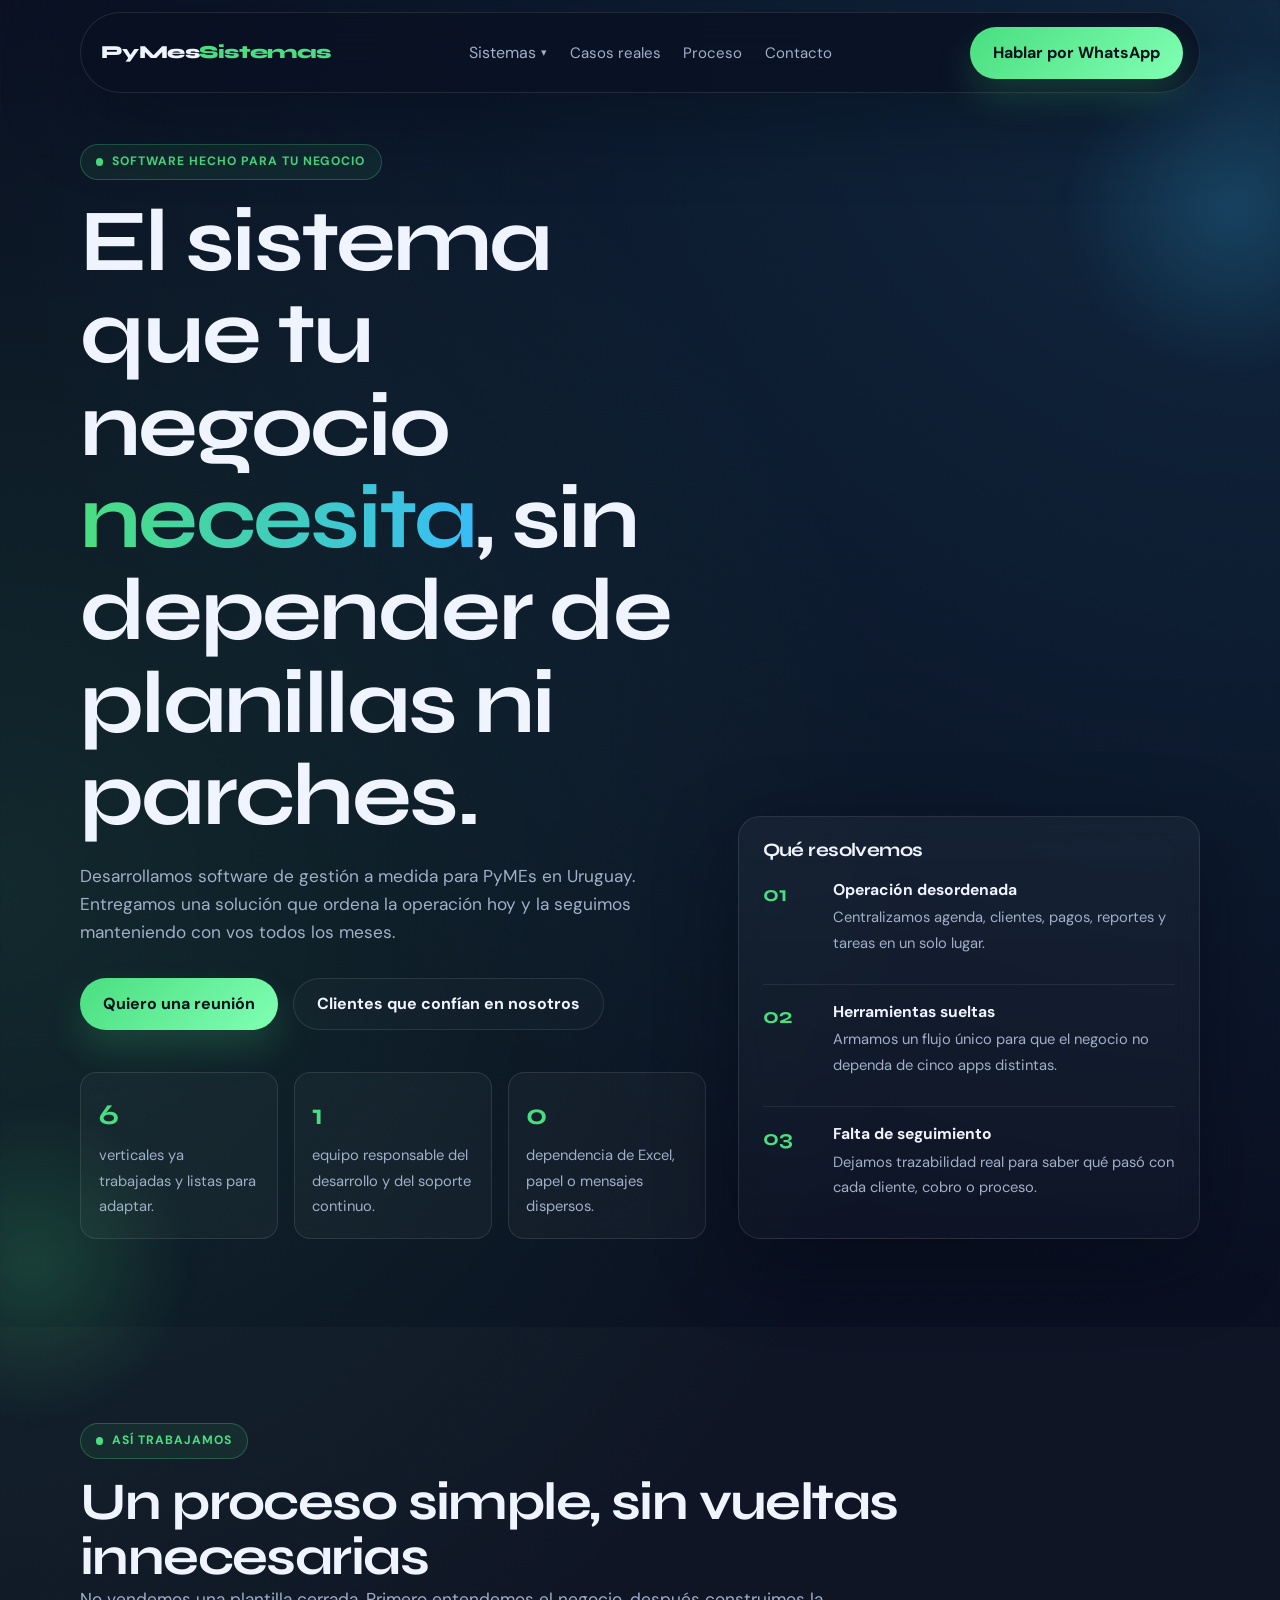
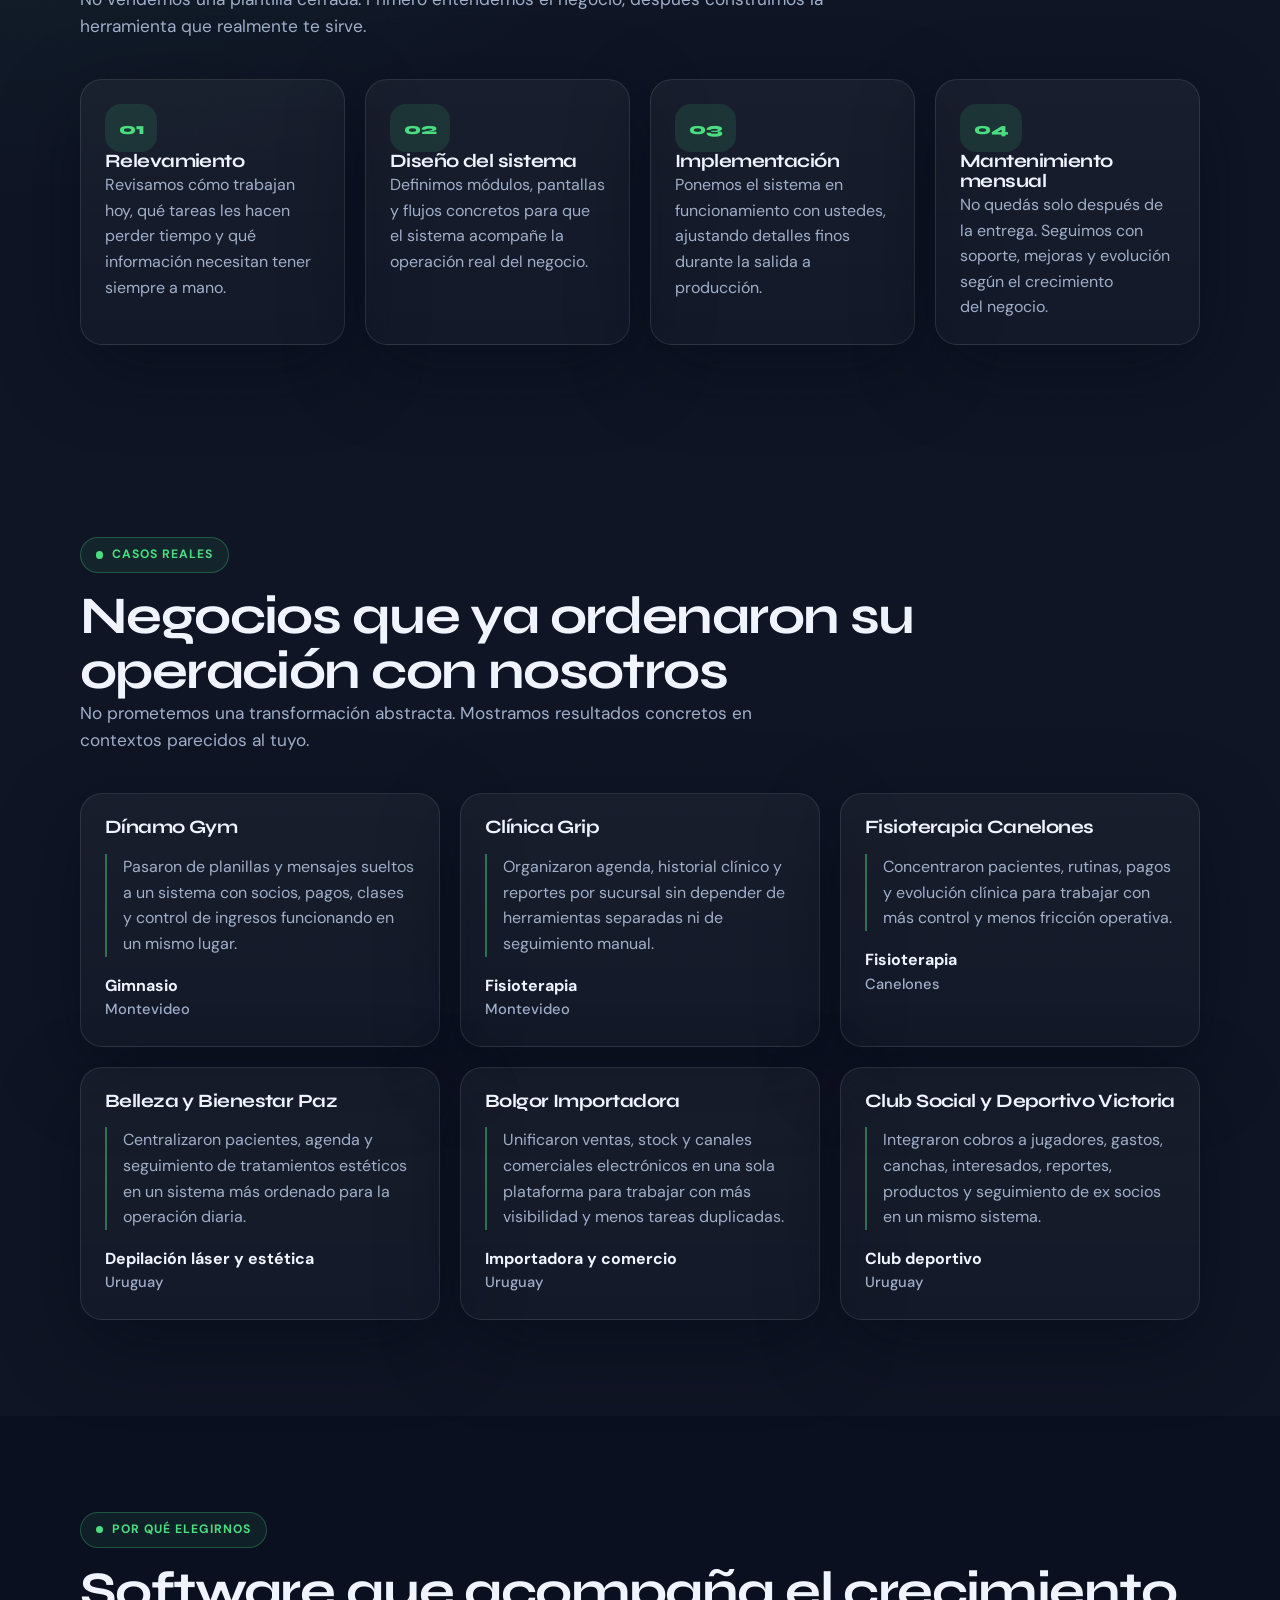
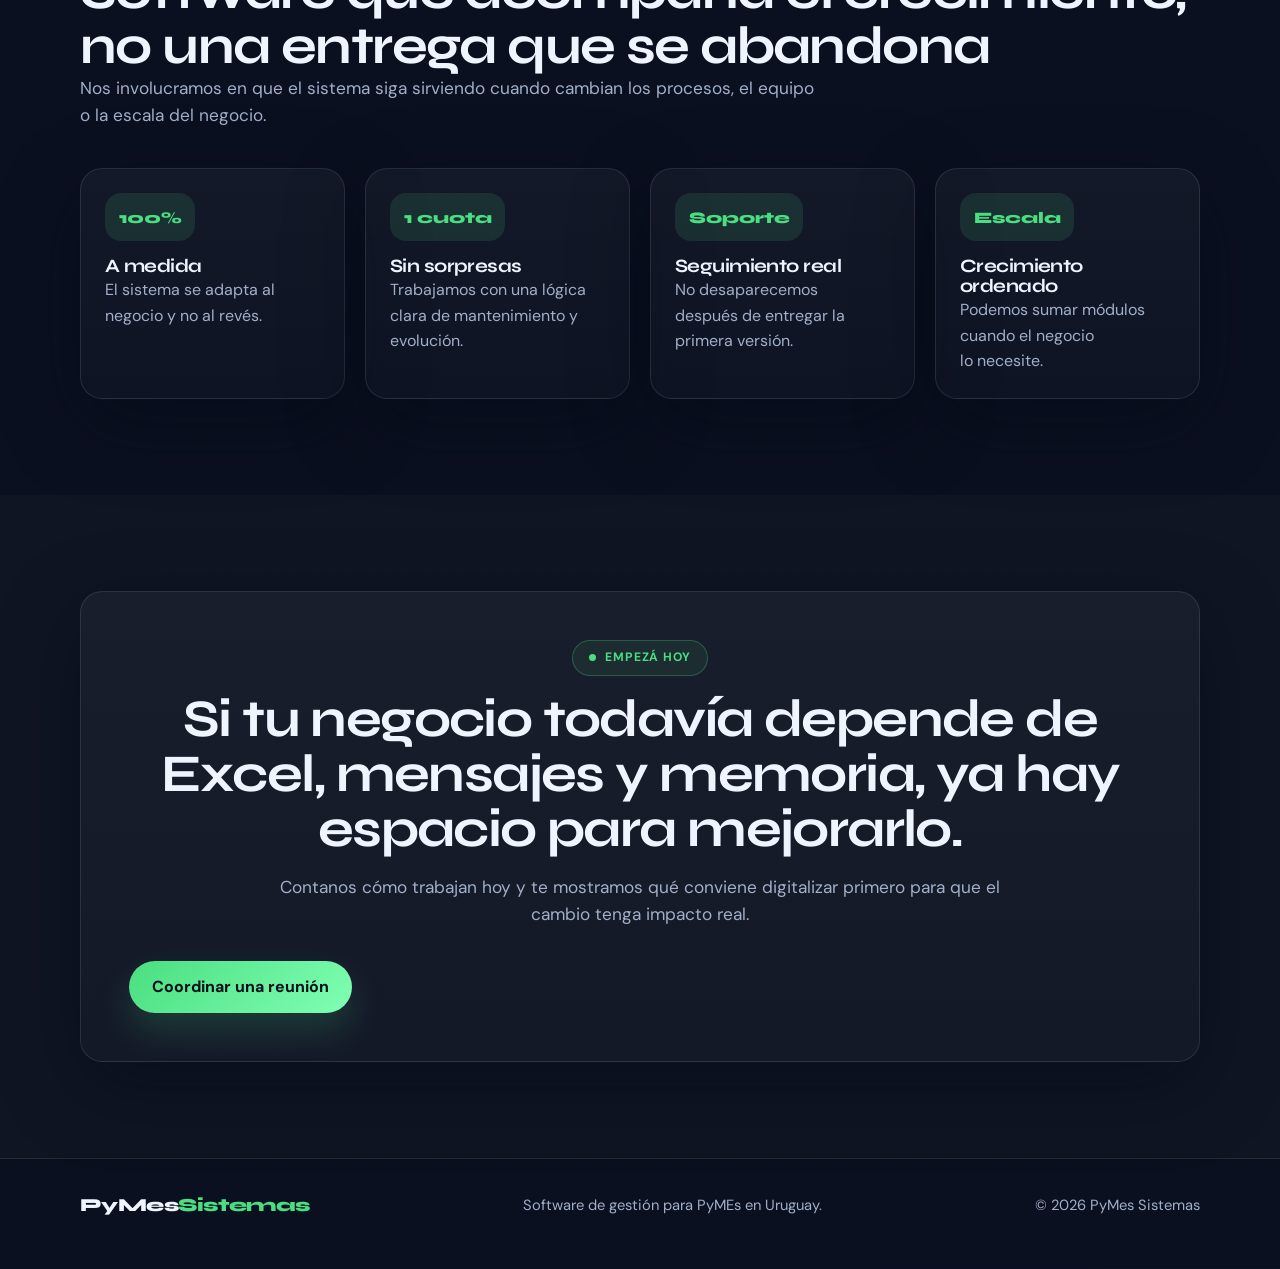
==== commit 47689665: "cambios" ====
--- a/index.html
+++ b/index.html
@@ -84,7 +84,7 @@
             <p class="lead">Desarrollamos software de gestión a medida para PyMEs en Uruguay. Entregamos una solución que ordena la operación hoy y la seguimos manteniendo con vos todos los meses.</p>
             <div class="hero-actions">
               <a class="button" href="https://wa.me/59897323916?text=Hola,%20quiero%20saber%20m%C3%A1s%20sobre%20sus%20sistemas" target="_blank" rel="noreferrer">Quiero una reunión</a>
-              <a class="button-secondary" href="#sistemas">Ver sistemas disponibles</a>
+              <a class="button-secondary" href="#casos">Clientes que confían en nosotros</a>
             </div>
             <div class="stats-row">
               <div class="stat-card">
@@ -160,7 +160,7 @@
         </div>
       </section>
 
-      <section class="section" id="sistemas">
+      <section class="section" id="sistemas" hidden aria-hidden="true">
         <div class="container">
           <p class="section-tag">Sistemas</p>
           <h2>Soluciones que ya funcionan en negocios reales</h2>
@@ -253,6 +253,21 @@
               <h3>Fisioterapia Canelones</h3>
               <blockquote>Concentraron pacientes, rutinas, pagos y evolución clínica para trabajar con más control y menos fricción operativa.</blockquote>
               <footer>Fisioterapia<span>Canelones</span></footer>
+            </article>
+            <article class="quote-card" data-animate>
+              <h3>Belleza y Bienestar Paz</h3>
+              <blockquote>Centralizaron pacientes, agenda y seguimiento de tratamientos estéticos en un sistema más ordenado para la operación diaria.</blockquote>
+              <footer>Depilación láser y estética<span>Uruguay</span></footer>
+            </article>
+            <article class="quote-card" data-animate>
+              <h3>Bolgor Importadora</h3>
+              <blockquote>Unificaron ventas, stock y canales comerciales electrónicos en una sola plataforma para trabajar con más visibilidad y menos tareas duplicadas.</blockquote>
+              <footer>Importadora y comercio<span>Uruguay</span></footer>
+            </article>
+            <article class="quote-card" data-animate>
+              <h3>Club Social y Deportivo Victoria</h3>
+              <blockquote>Integraron cobros a jugadores, gastos, canchas, interesados, reportes, productos y seguimiento de ex socios en un mismo sistema.</blockquote>
+              <footer>Club deportivo<span>Uruguay</span></footer>
             </article>
           </div>
         </div>
@@ -296,7 +311,6 @@
             <p class="section-sub">Contanos cómo trabajan hoy y te mostramos qué conviene digitalizar primero para que el cambio tenga impacto real.</p>
             <div class="cta-actions">
               <a class="button" href="https://wa.me/59897323916?text=Hola,%20quiero%20coordinar%20una%20reuni%C3%B3n%20para%20ver%20mi%20negocio" target="_blank" rel="noreferrer">Coordinar una reunión</a>
-              <a class="button-secondary" href="mailto:contacto@pymessistemas.com">Escribir por email</a>
             </div>
           </div>
         </div>
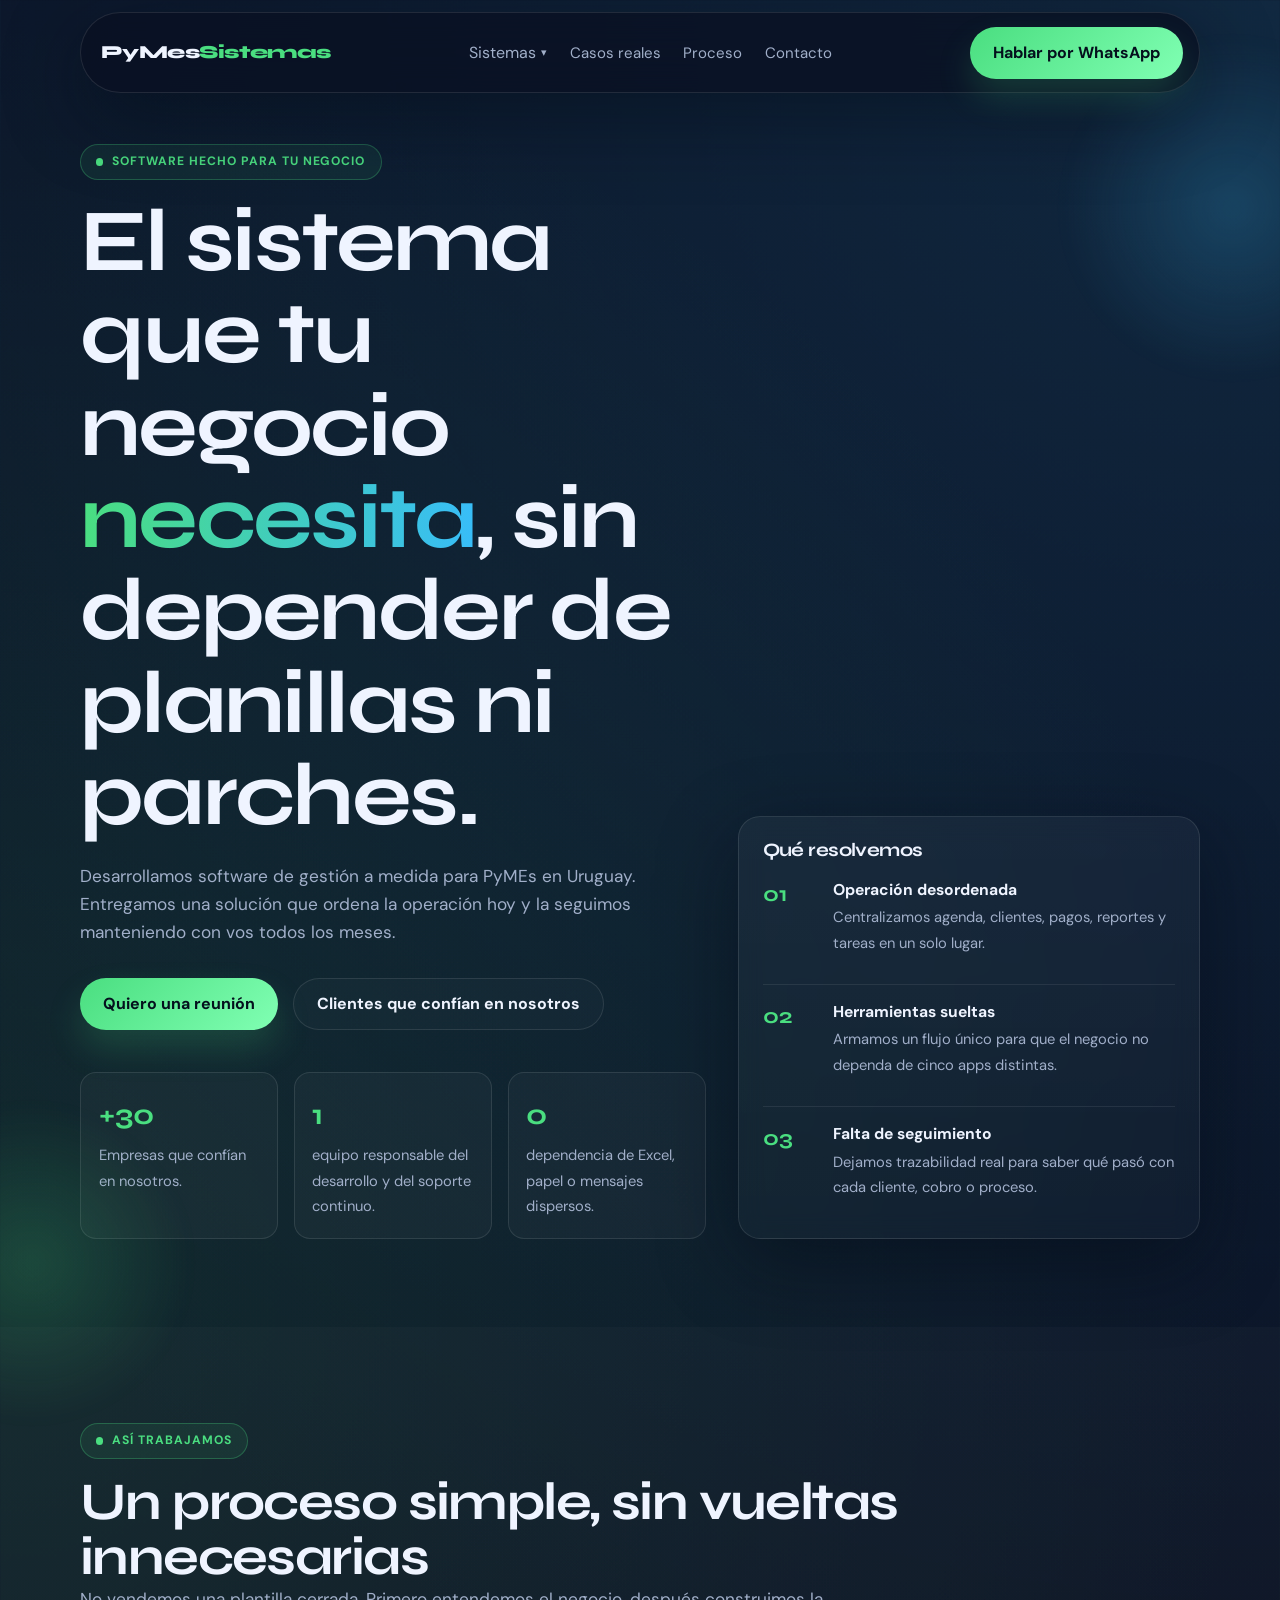
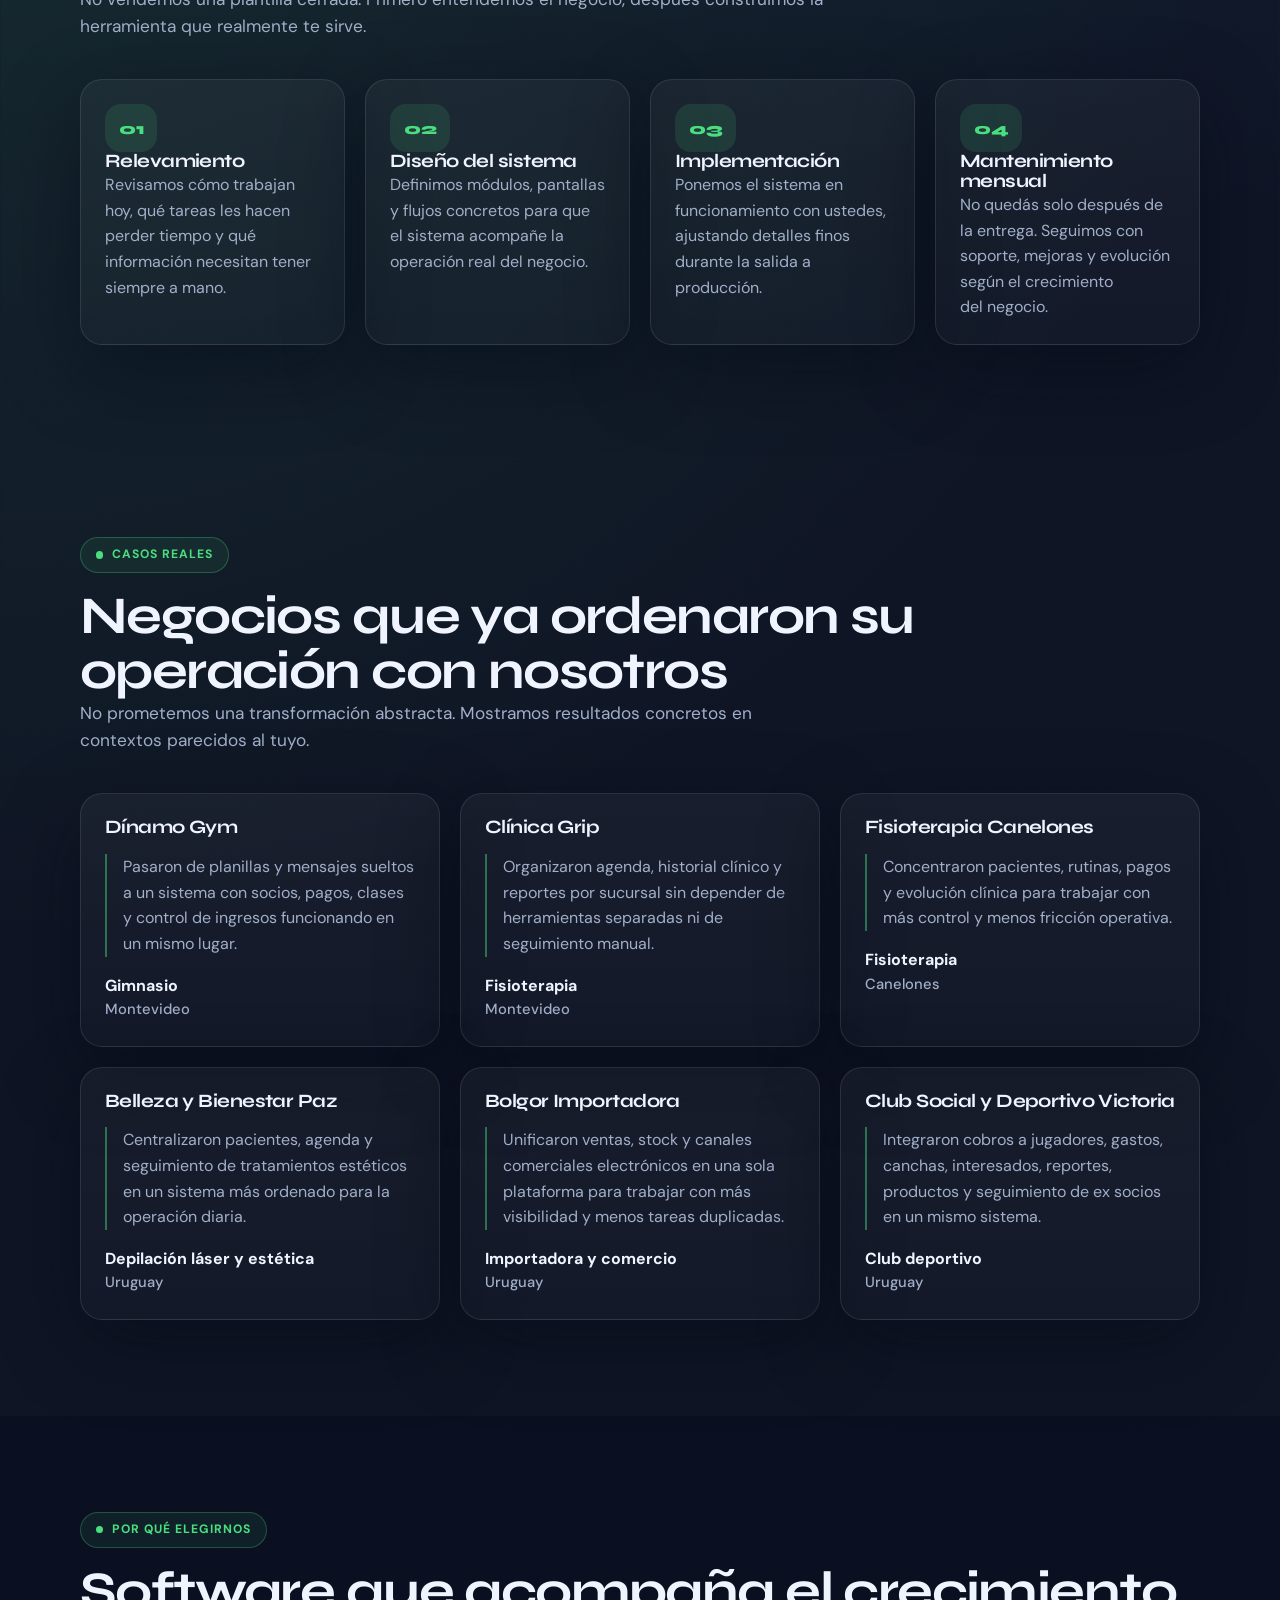
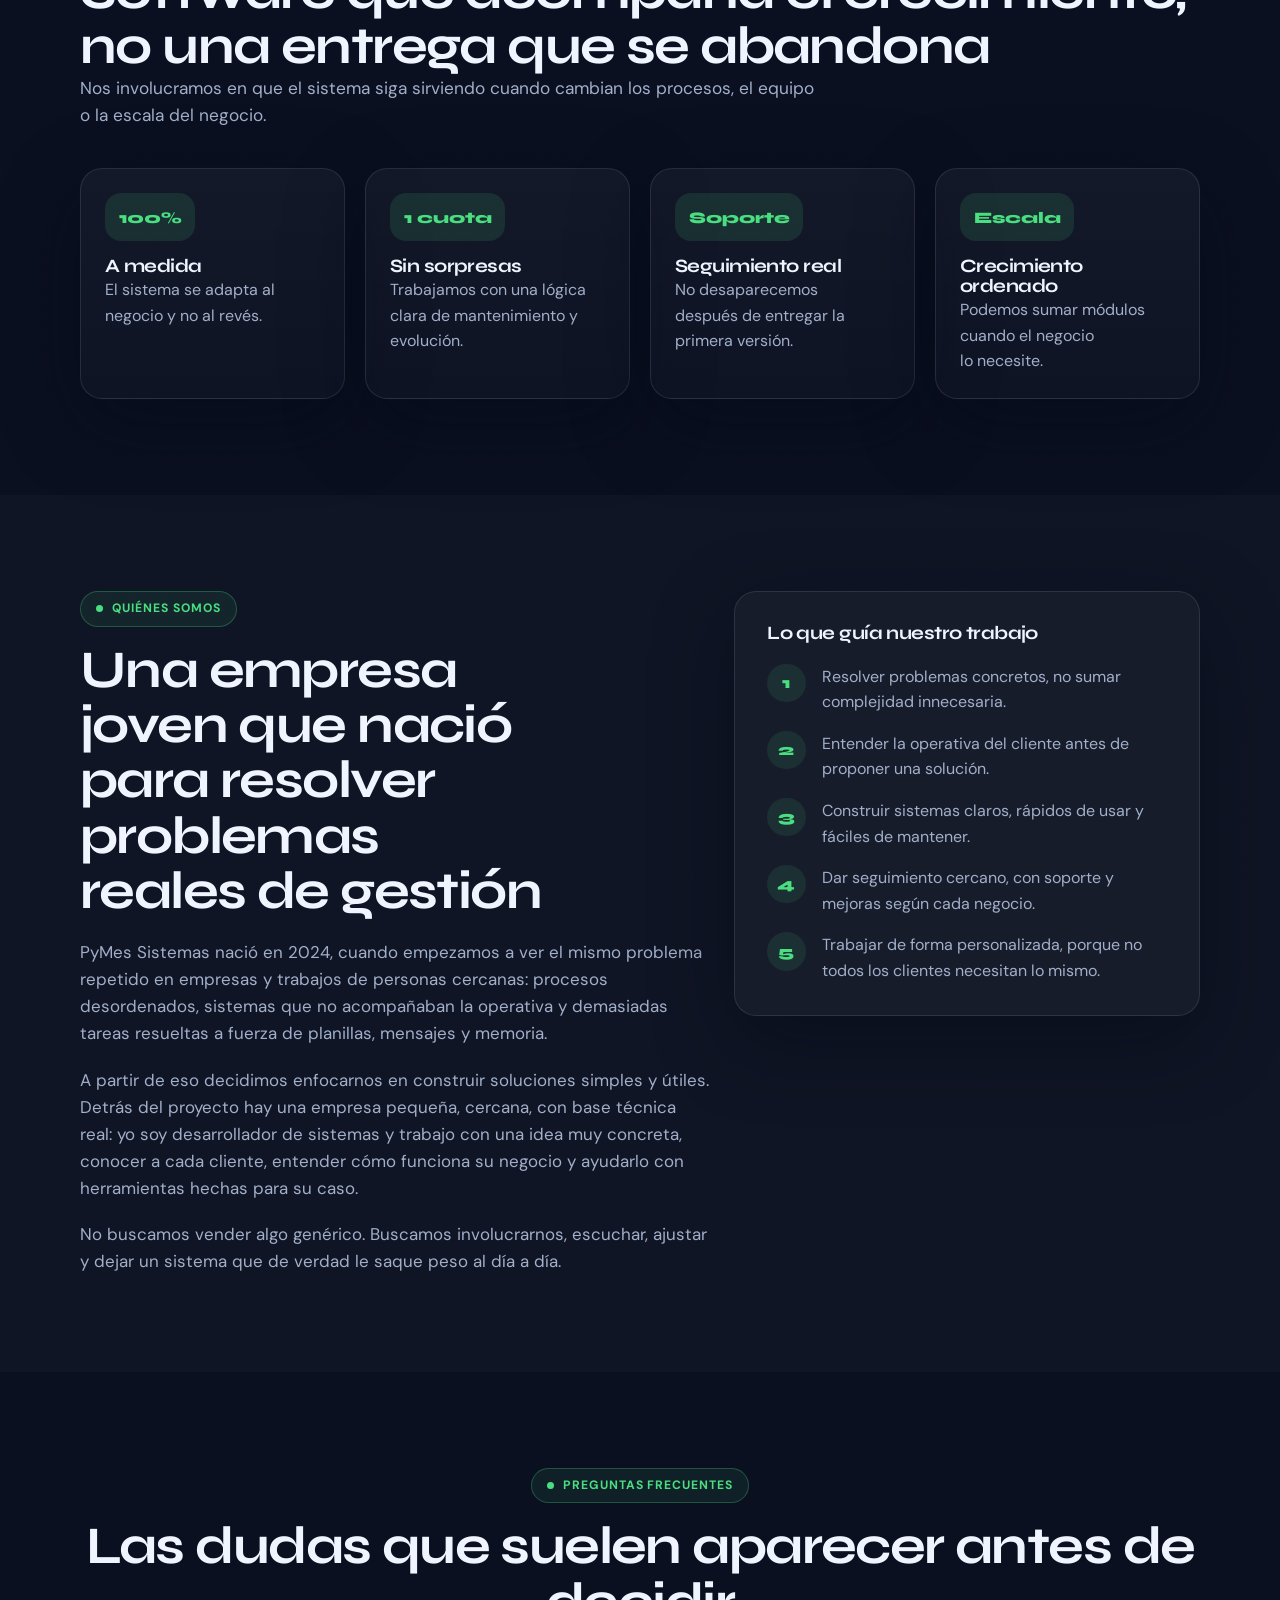
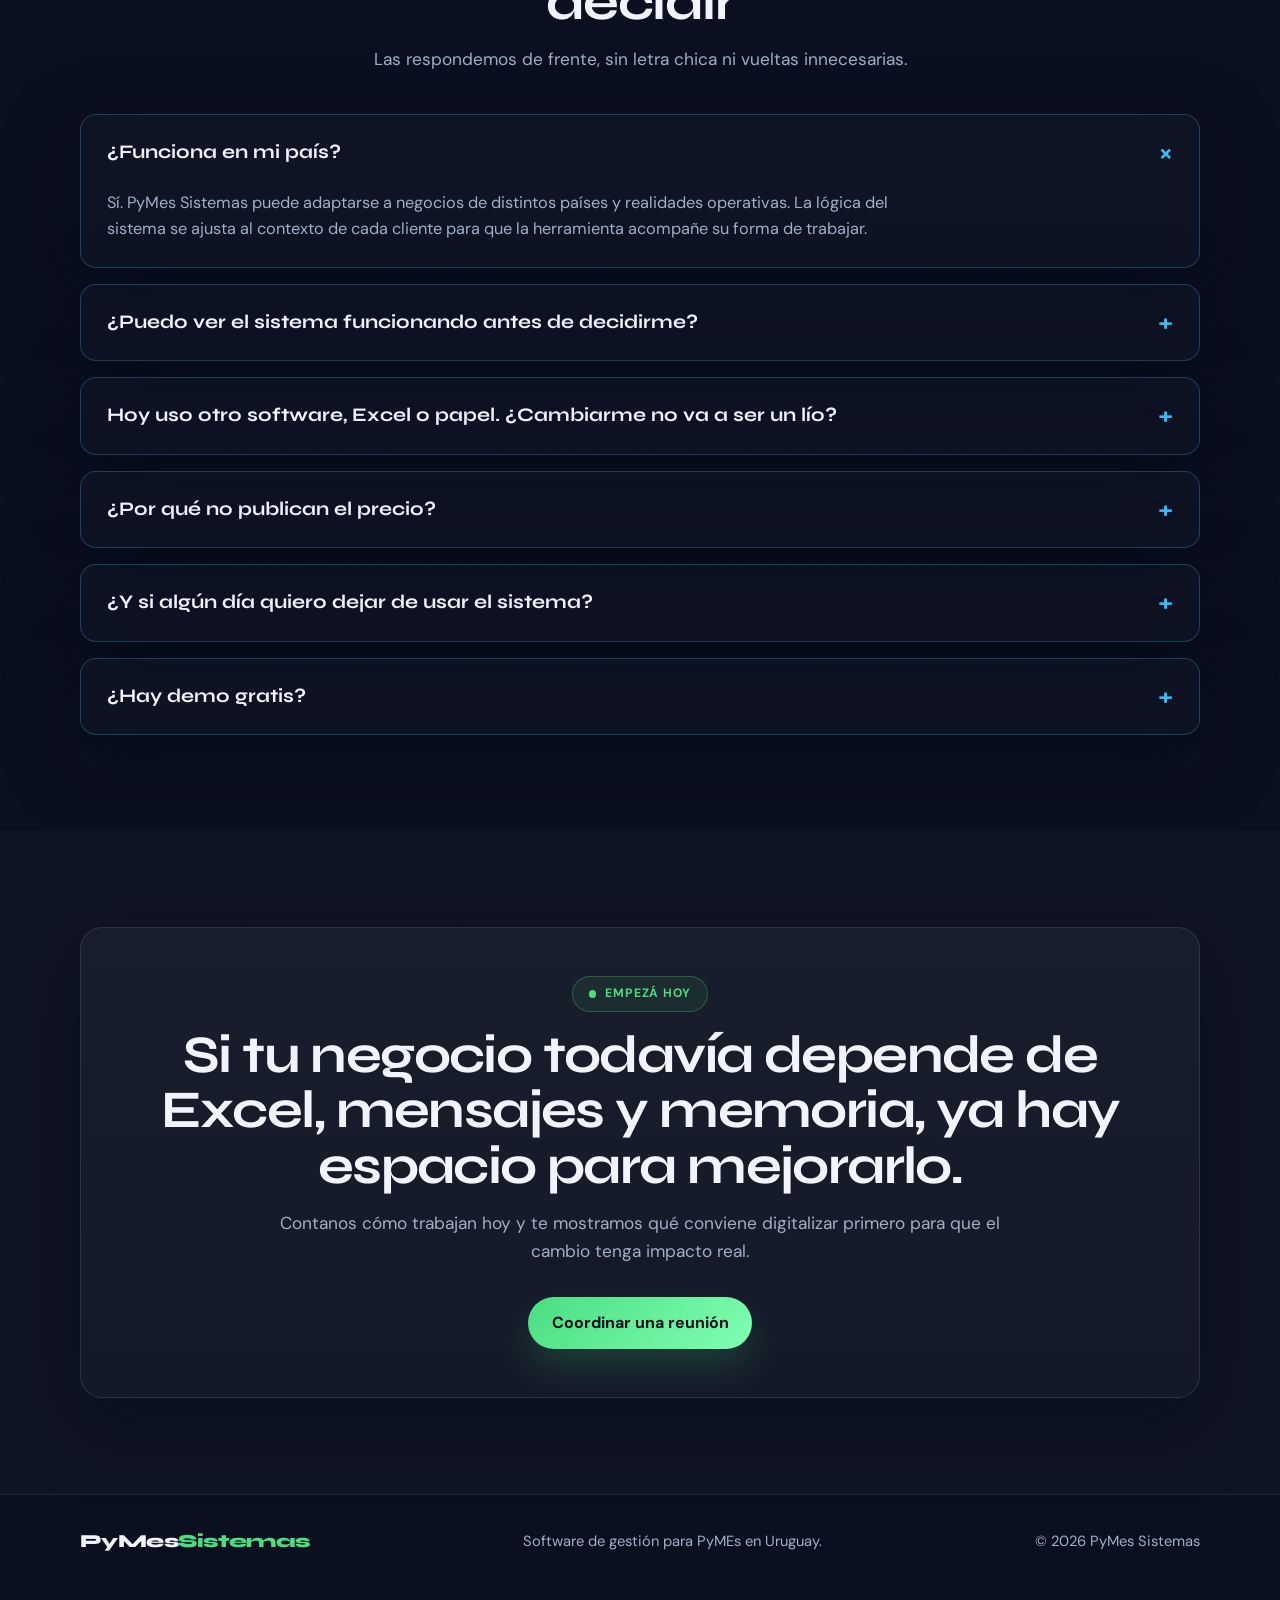
==== commit 6094a835: "mejoras en mi web" ====
--- a/index.html
+++ b/index.html
@@ -88,8 +88,8 @@
             </div>
             <div class="stats-row">
               <div class="stat-card">
-                <strong>6</strong>
-                <span>verticales ya trabajadas y listas para adaptar.</span>
+                <strong>+30</strong>
+                <span>Empresas que confían en nosotros.</span>
               </div>
               <div class="stat-card">
                 <strong>1</strong>
@@ -303,6 +303,79 @@
         </div>
       </section>
 
+      <section class="section alt" id="nosotros">
+        <div class="container story-grid">
+          <div class="story-copy" data-animate>
+            <p class="section-tag">Quiénes somos</p>
+            <h2>Una empresa joven que nació para resolver problemas reales de gestión</h2>
+            <p class="story-text">PyMes Sistemas nació en 2024, cuando empezamos a ver el mismo problema repetido en empresas y trabajos de personas cercanas: procesos desordenados, sistemas que no acompañaban la operativa y demasiadas tareas resueltas a fuerza de planillas, mensajes y memoria.</p>
+            <p class="story-text">A partir de eso decidimos enfocarnos en construir soluciones simples y útiles. Detrás del proyecto hay una empresa pequeña, cercana, con base técnica real: yo soy desarrollador de sistemas y trabajo con una idea muy concreta, conocer a cada cliente, entender cómo funciona su negocio y ayudarlo con herramientas hechas para su caso.</p>
+            <p class="story-text">No buscamos vender algo genérico. Buscamos involucrarnos, escuchar, ajustar y dejar un sistema que de verdad le saque peso al día a día.</p>
+          </div>
+          <aside class="story-panel" data-animate>
+            <h3>Lo que guía nuestro trabajo</h3>
+            <ol class="story-points">
+              <li>Resolver problemas concretos, no sumar complejidad innecesaria.</li>
+              <li>Entender la operativa del cliente antes de proponer una solución.</li>
+              <li>Construir sistemas claros, rápidos de usar y fáciles de mantener.</li>
+              <li>Dar seguimiento cercano, con soporte y mejoras según cada negocio.</li>
+              <li>Trabajar de forma personalizada, porque no todos los clientes necesitan lo mismo.</li>
+            </ol>
+          </aside>
+        </div>
+      </section>
+
+      <section class="section" id="faq">
+        <div class="container faq-intro">
+          <p class="section-tag">Preguntas frecuentes</p>
+          <h2>Las dudas que suelen aparecer antes de decidir</h2>
+          <p class="section-sub">Las respondemos de frente, sin letra chica ni vueltas innecesarias.</p>
+        </div>
+        <div class="container faq-list">
+          <details class="faq-item" data-animate open>
+            <summary>¿Funciona en mi país?</summary>
+            <div class="faq-answer">
+              <p>Sí. PyMes Sistemas puede adaptarse a negocios de distintos países y realidades operativas. La lógica del sistema se ajusta al contexto de cada cliente para que la herramienta acompañe su forma de trabajar.</p>
+            </div>
+          </details>
+
+          <details class="faq-item" data-animate>
+            <summary>¿Puedo ver el sistema funcionando antes de decidirme?</summary>
+            <div class="faq-answer">
+              <p>Sí. Coordinamos una demostración en vivo y personalizada para mostrarte cómo resolvemos los problemas que hoy te hacen perder tiempo. La idea es que salgas de esa reunión con claridad real sobre si te sirve o no.</p>
+            </div>
+          </details>
+
+          <details class="faq-item" data-animate>
+            <summary>Hoy uso otro software, Excel o papel. ¿Cambiarme no va a ser un lío?</summary>
+            <div class="faq-answer">
+              <p>Es una preocupación normal. Cuando el sistema actual permite exportar datos, trabajamos para importar la información y que el cambio no implique arrancar de cero. Buscamos que la transición sea ordenada y con la menor fricción posible.</p>
+            </div>
+          </details>
+
+          <details class="faq-item" data-animate>
+            <summary>¿Por qué no publican el precio?</summary>
+            <div class="faq-answer">
+              <p>Porque el costo depende del alcance real del sistema, de los módulos que necesita tu negocio y de cómo se va a implementar. Preferimos darte un número claro y final según tu caso, sin cargos sorpresa al momento de ponerlo en marcha.</p>
+            </div>
+          </details>
+
+          <details class="faq-item" data-animate>
+            <summary>¿Y si algún día quiero dejar de usar el sistema?</summary>
+            <div class="faq-answer">
+              <p>Los datos del negocio son tuyos. La idea es trabajar con una relación sana y transparente, sin ataduras raras. Preferimos que te quedes porque el sistema te sirve, no porque te obligue.</p>
+            </div>
+          </details>
+
+          <details class="faq-item" data-animate>
+            <summary>¿Hay demo gratis?</summary>
+            <div class="faq-answer">
+              <p>No damos acceso libre para que pruebes el sistema solo. Lo que hacemos es mostrarlo con una reunión guiada, explicar cómo funciona y responder dudas concretas. Después de eso decidís con toda la información si querés avanzar o no.</p>
+            </div>
+          </details>
+        </div>
+      </section>
+
       <section class="section alt" id="contacto">
         <div class="container">
           <div class="cta-box" data-animate>
--- a/styles.css
+++ b/styles.css
@@ -194,6 +194,10 @@
   margin-top: 2rem;
 }
 
+.cta-actions:has(> :only-child) {
+  justify-content: center;
+}
+
 .button,
 .button-secondary {
   display: inline-flex;
@@ -432,6 +436,138 @@
   margin-bottom: 1rem;
 }
 
+.story-grid {
+  display: grid;
+  grid-template-columns: minmax(0, 1.15fr) minmax(300px, 0.85fr);
+  gap: 1.5rem;
+  align-items: start;
+}
+
+.story-copy h2 {
+  max-width: 12ch;
+}
+
+.story-text {
+  max-width: 60ch;
+  margin-top: 1.2rem;
+  color: var(--muted);
+  font-size: 1.06rem;
+  text-wrap: pretty;
+}
+
+.story-panel {
+  padding: 2rem;
+  border: 1px solid var(--line);
+  border-radius: var(--radius);
+  background: rgba(255, 255, 255, 0.03);
+  box-shadow: var(--shadow);
+}
+
+.story-panel h3 {
+  margin-bottom: 1.25rem;
+}
+
+.story-points {
+  display: grid;
+  gap: 1rem;
+  margin: 0;
+  padding: 0;
+  list-style: none;
+  counter-reset: story-points;
+}
+
+.story-points li {
+  display: grid;
+  grid-template-columns: auto 1fr;
+  gap: 1rem;
+  align-items: start;
+  color: var(--muted);
+  font-size: 1rem;
+  line-height: 1.6;
+}
+
+.story-points li::before {
+  counter-increment: story-points;
+  content: counter(story-points);
+  display: inline-flex;
+  align-items: center;
+  justify-content: center;
+  width: 2.4rem;
+  height: 2.4rem;
+  border-radius: 999px;
+  background: rgba(74, 222, 128, 0.1);
+  color: var(--brand);
+  font-family: var(--font-head);
+  font-weight: 800;
+}
+
+.faq-intro {
+  text-align: center;
+}
+
+.faq-intro .section-tag {
+  margin-left: auto;
+  margin-right: auto;
+}
+
+.faq-intro .section-sub {
+  margin: 1rem auto 0;
+}
+
+.faq-list {
+  display: grid;
+  gap: 1rem;
+  margin-top: 2.5rem;
+}
+
+.faq-item {
+  border: 1px solid rgba(56, 189, 248, 0.28);
+  border-radius: var(--radius-sm);
+  background: rgba(255, 255, 255, 0.02);
+  box-shadow: var(--shadow);
+  overflow: hidden;
+}
+
+.faq-item summary {
+  display: flex;
+  align-items: center;
+  justify-content: space-between;
+  gap: 1rem;
+  padding: 1.4rem 1.6rem;
+  cursor: pointer;
+  list-style: none;
+  font-family: var(--font-head);
+  font-size: 1.2rem;
+  font-weight: 700;
+}
+
+.faq-item summary::-webkit-details-marker {
+  display: none;
+}
+
+.faq-item summary::after {
+  content: "+";
+  flex-shrink: 0;
+  color: var(--brand-2);
+  font-size: 1.7rem;
+  line-height: 1;
+}
+
+.faq-item[open] summary::after {
+  content: "×";
+}
+
+.faq-answer {
+  padding: 0 1.6rem 1.5rem;
+}
+
+.faq-answer p {
+  max-width: 72ch;
+  color: var(--muted);
+  font-size: 1.02rem;
+  text-wrap: pretty;
+}
+
 .cta-box {
   padding: 3rem;
   text-align: center;
@@ -719,6 +855,7 @@
 
 @media (max-width: 1024px) {
   .hero-grid,
+  .story-grid,
   .grid-steps,
   .grid-features,
   .grid-process {
@@ -754,6 +891,7 @@
   }
 
   .hero-grid,
+  .story-grid,
   .grid-cards {
     grid-template-columns: 1fr;
   }
@@ -827,6 +965,43 @@
     grid-template-columns: 1fr;
   }
 
+  .story-copy h2 {
+    max-width: none;
+  }
+
+  .story-text {
+    font-size: 0.99rem;
+  }
+
+  .story-panel {
+    padding: 1.3rem;
+    border-radius: 1.2rem;
+  }
+
+  .story-points li {
+    gap: 0.75rem;
+    font-size: 0.98rem;
+  }
+
+  .story-points li::before {
+    width: 2.1rem;
+    height: 2.1rem;
+  }
+
+  .faq-item summary {
+    padding: 1.2rem 1.2rem 1rem;
+    font-size: 1.04rem;
+    align-items: start;
+  }
+
+  .faq-answer {
+    padding: 0 1.2rem 1.2rem;
+  }
+
+  .faq-answer p {
+    font-size: 0.98rem;
+  }
+
   .section-tag {
     width: fit-content;
     font-size: 0.7rem;
